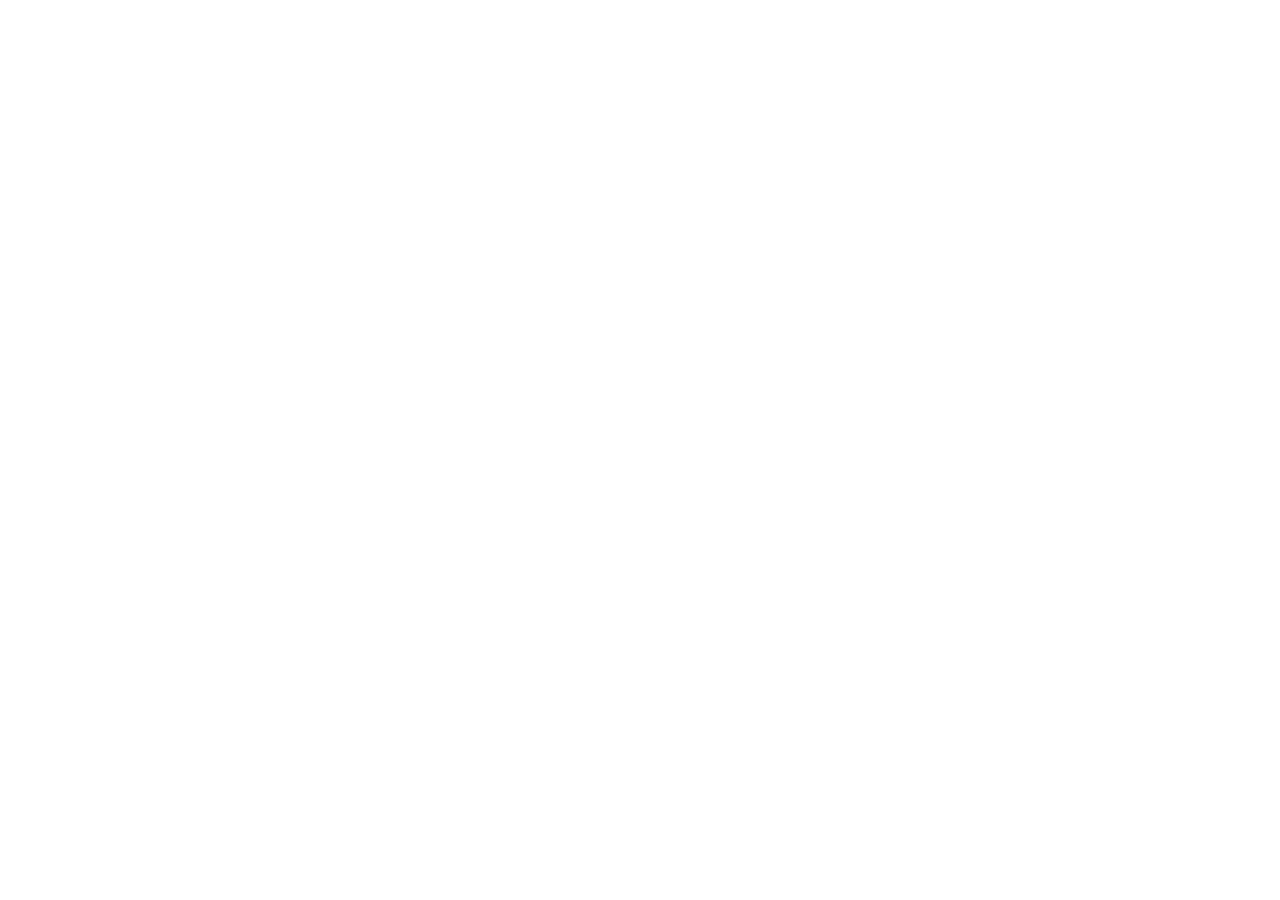
==== index.html @ d928175f "init html ex" ====
<!DOCTYPE html>
<html lang='vi'>
<head>
    <meta charset='utf-8'>
    <meta name='viewport' content='width=device-width, initial-scale=1'>
    <title>Maybi CTV</title>
    <link rel='stylesheet' href='css/default.css'>    
</head>
<body>
    
</body>
</html>
---- css/default.css ----
@import url('https://fonts.googleapis.com/css2?family=Inter:wght@100;200;300;400;500;600;700&display=swap');

* {
    box-sizing: border-box;
    margin: 0;
    padding: 0;
    font-family: 'Inter', sans-serif;
}

:root {
    --red: #950505;
    --black: #000000;
    --white: #fff;
    --pink: #ea84ab;
    --pink-hover: #dd0071;
    --primary: rgb(91, 197, 242);
    --secondary: rgb(20, 30, 210);
    --dark-blue: rgb(0, 55, 122);
    --bg-blue: #b7edff;
    --black-opacity2: rgba(0, 0, 0, 0.8);
    --shadow-1: 0px 6px 34px rgba(215, 216, 222, 0.41);
    --input-border-custom: #ced4da;
}

body {
    line-height: 1.4;
    overflow-x: hidden;
    font-family: 'SourceSansPro', sans-serif;
}

html {
    scroll-behavior: smooth;
    font-size: 62.5%;
}

.border {
    border: 1px solid var(--black);
}

textarea:focus,
input:focus,
select:focus,
button:focus {
    outline: none;
}

::placeholder {
    /* Chrome, Firefox, Opera, Safari 10.1+ */
    color: #ddd1b9;
    opacity: 1;
    /* Firefox */
}

:-ms-input-placeholder {
    /* Internet Explorer 10-11 */
    color: #ddd1b9;
}

::-ms-input-placeholder {
    /* Microsoft Edge */
    color: #ddd1b9;
}

*,
*:before,
*:after {
    box-sizing: border-box;
    -moz-box-sizing: border-box;
    -webkit-box-sizing: border-box;
}

a {
    text-decoration: none;
}

a,
button {
    color: inherit;
    line-height: inherit;
    text-decoration: none;
    cursor: pointer;
}

p {
    margin-top: 0;
    margin-bottom: 1rem;
}

img {
    -ms-interpolation-mode: bicubic;
    border: 0;
    vertical-align: middle;
    max-width: 100%;
    height: auto;
}

h1,
h2,
h3,
h4,
h5,
h6 {
    margin-top: 0px;
    line-height: 1.2;
}


ul {
    list-style: outside none none;
    margin: 0;
    padding: 0;
}

p:last-child {
    margin-bottom: 0;
}

/*--------------------------------------------------------------default--*/
.container {
    margin: 0 auto;
    width: 100%;
    position: relative;
}


/* Container */

@media (min-width: 576px) {
    .container,
    .container-sm {
        padding-left: 10px;
        padding-right: 10px;
        max-width: 90% !important;
    }   
}

@media (min-width: 768px) {
    .container {
        padding: 0;
        max-width: 720px !important;
    }
}

@media (min-width: 992px) {

    .container,
    .container-lg,
    .container-md,
    .container-sm {
        padding: 0;
        max-width: 879px !important;
    }
}

@media (min-width: 1199px) {
    .container,
    .container-lg,
    .container-md,
    .container-sm,
    .container-xl {
        padding: 0;
        max-width: 1100px !important;
    }
}

@media (min-width: 1400px) {
    .container,
    .container-lg,
    .container-md,
    .container-sm,
    .container-xl {
        padding: 0;
        max-width: 1290px !important;
    }
}

@media (min-width: 1600px) {
    .container,
    .container-lg,
    .container-md,
    .container-sm,
    .container-xl {
        padding: 0;
        max-width: 1290px !important;
    }
}

.grid-2{
    display: grid;
    grid-template-columns: 1fr 1fr;
    flex-wrap: wrap;
}

.d-flex{
    display: flex;
}

.xs-block{
    display: none!important;
}
@media (max-width: 575px){
    .xs-block{
        display: block;
    }
}

.gap-1{
    gap:1em;
}
.gap-2{
    gap:2em;
}


.row {
    --bs-gutter-x: 1.5rem;
    --bs-gutter-y: 0;
    display: flex;
    flex-wrap: wrap;
    margin-top: calc(var(--bs-gutter-y) * -1);
    margin-right: calc(var(--bs-gutter-x) * -.5);
    margin-left: calc(var(--bs-gutter-x) * -.5)
}

.row>* {
    flex-shrink: 0;
    width: 100%;
    max-width: 100%;
    padding-right: calc(var(--bs-gutter-x) * .5);
    padding-left: calc(var(--bs-gutter-x) * .5);
    margin-top: var(--bs-gutter-y)
}

.col {
    flex: 1 0 0%
}

.row-cols-auto>* {
    flex: 0 0 auto;
    width: auto
}

.row-cols-1>* {
    flex: 0 0 auto;
    width: 100%
}

.row-cols-2>* {
    flex: 0 0 auto;
    width: 50%
}

.row-cols-3>* {
    flex: 0 0 auto;
    width: 33.3333333333%
}

.row-cols-4>* {
    flex: 0 0 auto;
    width: 25%
}

.row-cols-5>* {
    flex: 0 0 auto;
    width: 20%
}

.row-cols-6>* {
    flex: 0 0 auto;
    width: 16.6666666667%
}

@media (min-width: 576px) {
    .col-sm {
        flex:1 0 0%
    }

    .row-cols-sm-auto>* {
        flex: 0 0 auto;
        width: auto
    }

    .row-cols-sm-1>* {
        flex: 0 0 auto;
        width: 100%
    }

    .row-cols-sm-2>* {
        flex: 0 0 auto;
        width: 50%
    }

    .row-cols-sm-3>* {
        flex: 0 0 auto;
        width: 33.3333333333%
    }

    .row-cols-sm-4>* {
        flex: 0 0 auto;
        width: 25%
    }

    .row-cols-sm-5>* {
        flex: 0 0 auto;
        width: 20%
    }

    .row-cols-sm-6>* {
        flex: 0 0 auto;
        width: 16.6666666667%
    }
}

@media (min-width: 768px) {
    .col-md {
        flex:1 0 0%
    }

    .row-cols-md-auto>* {
        flex: 0 0 auto;
        width: auto
    }

    .row-cols-md-1>* {
        flex: 0 0 auto;
        width: 100%
    }

    .row-cols-md-2>* {
        flex: 0 0 auto;
        width: 50%
    }

    .row-cols-md-3>* {
        flex: 0 0 auto;
        width: 33.3333333333%
    }

    .row-cols-md-4>* {
        flex: 0 0 auto;
        width: 25%
    }

    .row-cols-md-5>* {
        flex: 0 0 auto;
        width: 20%
    }

    .row-cols-md-6>* {
        flex: 0 0 auto;
        width: 16.6666666667%
    }
}

@media (min-width: 992px) {
    .col-lg {
        flex:1 0 0%
    }

    .row-cols-lg-auto>* {
        flex: 0 0 auto;
        width: auto
    }

    .row-cols-lg-1>* {
        flex: 0 0 auto;
        width: 100%
    }

    .row-cols-lg-2>* {
        flex: 0 0 auto;
        width: 50%
    }

    .row-cols-lg-3>* {
        flex: 0 0 auto;
        width: 33.3333333333%
    }

    .row-cols-lg-4>* {
        flex: 0 0 auto;
        width: 25%
    }

    .row-cols-lg-5>* {
        flex: 0 0 auto;
        width: 20%
    }

    .row-cols-lg-6>* {
        flex: 0 0 auto;
        width: 16.6666666667%
    }
}

@media (min-width: 1200px) {
    .col-xl {
        flex:1 0 0%
    }

    .row-cols-xl-auto>* {
        flex: 0 0 auto;
        width: auto
    }

    .row-cols-xl-1>* {
        flex: 0 0 auto;
        width: 100%
    }

    .row-cols-xl-2>* {
        flex: 0 0 auto;
        width: 50%
    }

    .row-cols-xl-3>* {
        flex: 0 0 auto;
        width: 33.3333333333%
    }

    .row-cols-xl-4>* {
        flex: 0 0 auto;
        width: 25%
    }

    .row-cols-xl-5>* {
        flex: 0 0 auto;
        width: 20%
    }

    .row-cols-xl-6>* {
        flex: 0 0 auto;
        width: 16.6666666667%
    }
}

@media (min-width: 1400px) {
    .col-xxl {
        flex:1 0 0%
    }

    .row-cols-xxl-auto>* {
        flex: 0 0 auto;
        width: auto
    }

    .row-cols-xxl-1>* {
        flex: 0 0 auto;
        width: 100%
    }

    .row-cols-xxl-2>* {
        flex: 0 0 auto;
        width: 50%
    }

    .row-cols-xxl-3>* {
        flex: 0 0 auto;
        width: 33.3333333333%
    }

    .row-cols-xxl-4>* {
        flex: 0 0 auto;
        width: 25%
    }

    .row-cols-xxl-5>* {
        flex: 0 0 auto;
        width: 20%
    }

    .row-cols-xxl-6>* {
        flex: 0 0 auto;
        width: 16.6666666667%
    }
}

.col-auto {
    flex: 0 0 auto;
    width: auto
}

.col-1 {
    flex: 0 0 auto;
    width: 8.33333333%
}

.col-2 {
    flex: 0 0 auto;
    width: 16.66666667%
}

.col-3 {
    flex: 0 0 auto;
    width: 25%
}

.col-4 {
    flex: 0 0 auto;
    width: 33.33333333%
}

.col-5 {
    flex: 0 0 auto;
    width: 41.66666667%
}

.col-6 {
    flex: 0 0 auto;
    width: 50%
}

.col-7 {
    flex: 0 0 auto;
    width: 58.33333333%
}

.col-8 {
    flex: 0 0 auto;
    width: 66.66666667%
}

.col-9 {
    flex: 0 0 auto;
    width: 75%
}

.col-10 {
    flex: 0 0 auto;
    width: 83.33333333%
}

.col-11 {
    flex: 0 0 auto;
    width: 91.66666667%
}

.col-12 {
    flex: 0 0 auto;
    width: 100%
}

.offset-1 {
    margin-left: 8.33333333%
}

.offset-2 {
    margin-left: 16.66666667%
}

.offset-3 {
    margin-left: 25%
}

.offset-4 {
    margin-left: 33.33333333%
}

.offset-5 {
    margin-left: 41.66666667%
}

.offset-6 {
    margin-left: 50%
}

.offset-7 {
    margin-left: 58.33333333%
}

.offset-8 {
    margin-left: 66.66666667%
}

.offset-9 {
    margin-left: 75%
}

.offset-10 {
    margin-left: 83.33333333%
}

.offset-11 {
    margin-left: 91.66666667%
}
@media (min-width: 576px) {
    .col-sm-auto {
        flex:0 0 auto;
        width: auto
    }

    .col-sm-1 {
        flex: 0 0 auto;
        width: 8.33333333%
    }

    .col-sm-2 {
        flex: 0 0 auto;
        width: 16.66666667%
    }

    .col-sm-3 {
        flex: 0 0 auto;
        width: 25%
    }

    .col-sm-4 {
        flex: 0 0 auto;
        width: 33.33333333%
    }

    .col-sm-5 {
        flex: 0 0 auto;
        width: 41.66666667%
    }

    .col-sm-6 {
        flex: 0 0 auto;
        width: 50%
    }

    .col-sm-7 {
        flex: 0 0 auto;
        width: 58.33333333%
    }

    .col-sm-8 {
        flex: 0 0 auto;
        width: 66.66666667%
    }

    .col-sm-9 {
        flex: 0 0 auto;
        width: 75%
    }

    .col-sm-10 {
        flex: 0 0 auto;
        width: 83.33333333%
    }

    .col-sm-11 {
        flex: 0 0 auto;
        width: 91.66666667%
    }

    .col-sm-12 {
        flex: 0 0 auto;
        width: 100%
    }

    .offset-sm-0 {
        margin-left: 0
    }

    .offset-sm-1 {
        margin-left: 8.33333333%
    }

    .offset-sm-2 {
        margin-left: 16.66666667%
    }

    .offset-sm-3 {
        margin-left: 25%
    }

    .offset-sm-4 {
        margin-left: 33.33333333%
    }

    .offset-sm-5 {
        margin-left: 41.66666667%
    }

    .offset-sm-6 {
        margin-left: 50%
    }

    .offset-sm-7 {
        margin-left: 58.33333333%
    }

    .offset-sm-8 {
        margin-left: 66.66666667%
    }

    .offset-sm-9 {
        margin-left: 75%
    }

    .offset-sm-10 {
        margin-left: 83.33333333%
    }

    .offset-sm-11 {
        margin-left: 91.66666667%
    }
}

@media (min-width: 768px) {
    .col-md-auto {
        flex:0 0 auto;
        width: auto
    }

    .col-md-1 {
        flex: 0 0 auto;
        width: 8.33333333%
    }

    .col-md-2 {
        flex: 0 0 auto;
        width: 16.66666667%
    }

    .col-md-3 {
        flex: 0 0 auto;
        width: 25%
    }

    .col-md-4 {
        flex: 0 0 auto;
        width: 33.33333333%
    }

    .col-md-5 {
        flex: 0 0 auto;
        width: 41.66666667%
    }

    .col-md-6 {
        flex: 0 0 auto;
        width: 50%
    }

    .col-md-7 {
        flex: 0 0 auto;
        width: 58.33333333%
    }

    .col-md-8 {
        flex: 0 0 auto;
        width: 66.66666667%
    }

    .col-md-9 {
        flex: 0 0 auto;
        width: 75%
    }

    .col-md-10 {
        flex: 0 0 auto;
        width: 83.33333333%
    }

    .col-md-11 {
        flex: 0 0 auto;
        width: 91.66666667%
    }

    .col-md-12 {
        flex: 0 0 auto;
        width: 100%
    }

    .offset-md-0 {
        margin-left: 0
    }

    .offset-md-1 {
        margin-left: 8.33333333%
    }

    .offset-md-2 {
        margin-left: 16.66666667%
    }

    .offset-md-3 {
        margin-left: 25%
    }

    .offset-md-4 {
        margin-left: 33.33333333%
    }

    .offset-md-5 {
        margin-left: 41.66666667%
    }

    .offset-md-6 {
        margin-left: 50%
    }

    .offset-md-7 {
        margin-left: 58.33333333%
    }

    .offset-md-8 {
        margin-left: 66.66666667%
    }

    .offset-md-9 {
        margin-left: 75%
    }

    .offset-md-10 {
        margin-left: 83.33333333%
    }

    .offset-md-11 {
        margin-left: 91.66666667%
    }
}
@media (min-width: 992px) {
    .col-lg-auto {
        flex:0 0 auto;
        width: auto
    }

    .col-lg-1 {
        flex: 0 0 auto;
        width: 8.33333333%
    }

    .col-lg-2 {
        flex: 0 0 auto;
        width: 16.66666667%
    }

    .col-lg-3 {
        flex: 0 0 auto;
        width: 25%
    }

    .col-lg-4 {
        flex: 0 0 auto;
        width: 33.33333333%
    }

    .col-lg-5 {
        flex: 0 0 auto;
        width: 41.66666667%
    }

    .col-lg-6 {
        flex: 0 0 auto;
        width: 50%
    }

    .col-lg-7 {
        flex: 0 0 auto;
        width: 58.33333333%
    }

    .col-lg-8 {
        flex: 0 0 auto;
        width: 66.66666667%
    }

    .col-lg-9 {
        flex: 0 0 auto;
        width: 75%
    }

    .col-lg-10 {
        flex: 0 0 auto;
        width: 83.33333333%
    }

    .col-lg-11 {
        flex: 0 0 auto;
        width: 91.66666667%
    }

    .col-lg-12 {
        flex: 0 0 auto;
        width: 100%
    }

    .offset-lg-0 {
        margin-left: 0
    }

    .offset-lg-1 {
        margin-left: 8.33333333%
    }

    .offset-lg-2 {
        margin-left: 16.66666667%
    }

    .offset-lg-3 {
        margin-left: 25%
    }

    .offset-lg-4 {
        margin-left: 33.33333333%
    }

    .offset-lg-5 {
        margin-left: 41.66666667%
    }

    .offset-lg-6 {
        margin-left: 50%
    }

    .offset-lg-7 {
        margin-left: 58.33333333%
    }

    .offset-lg-8 {
        margin-left: 66.66666667%
    }

    .offset-lg-9 {
        margin-left: 75%
    }

    .offset-lg-10 {
        margin-left: 83.33333333%
    }

    .offset-lg-11 {
        margin-left: 91.66666667%
    }
}

@media (min-width: 1200px) {
    .col-xl-auto {
        flex:0 0 auto;
        width: auto
    }

    .col-xl-1 {
        flex: 0 0 auto;
        width: 8.33333333%
    }

    .col-xl-2 {
        flex: 0 0 auto;
        width: 16.66666667%
    }

    .col-xl-3 {
        flex: 0 0 auto;
        width: 25%
    }

    .col-xl-4 {
        flex: 0 0 auto;
        width: 33.33333333%
    }

    .col-xl-5 {
        flex: 0 0 auto;
        width: 41.66666667%
    }

    .col-xl-6 {
        flex: 0 0 auto;
        width: 50%
    }

    .col-xl-7 {
        flex: 0 0 auto;
        width: 58.33333333%
    }

    .col-xl-8 {
        flex: 0 0 auto;
        width: 66.66666667%
    }

    .col-xl-9 {
        flex: 0 0 auto;
        width: 75%
    }

    .col-xl-10 {
        flex: 0 0 auto;
        width: 83.33333333%
    }

    .col-xl-11 {
        flex: 0 0 auto;
        width: 91.66666667%
    }

    .col-xl-12 {
        flex: 0 0 auto;
        width: 100%
    }

    .offset-xl-0 {
        margin-left: 0
    }

    .offset-xl-1 {
        margin-left: 8.33333333%
    }

    .offset-xl-2 {
        margin-left: 16.66666667%
    }

    .offset-xl-3 {
        margin-left: 25%
    }

    .offset-xl-4 {
        margin-left: 33.33333333%
    }

    .offset-xl-5 {
        margin-left: 41.66666667%
    }

    .offset-xl-6 {
        margin-left: 50%
    }

    .offset-xl-7 {
        margin-left: 58.33333333%
    }

    .offset-xl-8 {
        margin-left: 66.66666667%
    }

    .offset-xl-9 {
        margin-left: 75%
    }

    .offset-xl-10 {
        margin-left: 83.33333333%
    }

    .offset-xl-11 {
        margin-left: 91.66666667%
    }
}

@media (min-width: 1400px) {
    .col-xxl-auto {
        flex:0 0 auto;
        width: auto
    }

    .col-xxl-1 {
        flex: 0 0 auto;
        width: 8.33333333%
    }

    .col-xxl-2 {
        flex: 0 0 auto;
        width: 16.66666667%
    }

    .col-xxl-3 {
        flex: 0 0 auto;
        width: 25%
    }

    .col-xxl-4 {
        flex: 0 0 auto;
        width: 33.33333333%
    }

    .col-xxl-5 {
        flex: 0 0 auto;
        width: 41.66666667%
    }

    .col-xxl-6 {
        flex: 0 0 auto;
        width: 50%
    }

    .col-xxl-7 {
        flex: 0 0 auto;
        width: 58.33333333%
    }

    .col-xxl-8 {
        flex: 0 0 auto;
        width: 66.66666667%
    }

    .col-xxl-9 {
        flex: 0 0 auto;
        width: 75%
    }

    .col-xxl-10 {
        flex: 0 0 auto;
        width: 83.33333333%
    }

    .col-xxl-11 {
        flex: 0 0 auto;
        width: 91.66666667%
    }

    .col-xxl-12 {
        flex: 0 0 auto;
        width: 100%
    }

    .offset-xxl-0 {
        margin-left: 0
    }

    .offset-xxl-1 {
        margin-left: 8.33333333%
    }

    .offset-xxl-2 {
        margin-left: 16.66666667%
    }

    .offset-xxl-3 {
        margin-left: 25%
    }

    .offset-xxl-4 {
        margin-left: 33.33333333%
    }

    .offset-xxl-5 {
        margin-left: 41.66666667%
    }

    .offset-xxl-6 {
        margin-left: 50%
    }

    .offset-xxl-7 {
        margin-left: 58.33333333%
    }

    .offset-xxl-8 {
        margin-left: 66.66666667%
    }

    .offset-xxl-9 {
        margin-left: 75%
    }

    .offset-xxl-10 {
        margin-left: 83.33333333%
    }

    .offset-xxl-11 {
        margin-left: 91.66666667%
    }

  
}

.py-3{
    padding:3rem 0px;
}

.pt-3{
    padding-top: 3rem;
}

.mb-3{
    margin-bottom: 3rem;
}

.mb-4{
    margin-bottom: 4rem;
}

.mb-5{
    margin-bottom: 5rem;
}

.g-3,.gx-3 {
    --bs-gutter-x: 1rem
}

.g-3,.gy-3 {
    --bs-gutter-y: 1rem
}

.g-4,.gx-4 {
    --bs-gutter-x: 1rem
}

.g-4,.gy-4 {
    --bs-gutter-y: 1rem
}

label{
    display: inline-block;
}

.form-label{
    margin-bottom: 0.5rem;
}

.form-control{
    display: block;
    width: 100%;
    padding: .5rem .9rem;
    line-height: 1.5;
    font-size: 1.3rem;
    -webkit-appearance: none;
    -moz-appearance: none;
    appearance: none;
    color: var(--black);
    background-color: var(--white);
    border: 1px solid var(--input-border-custom);
    border-radius: 4px;
    -webkit-transition: border-color .15s ease-in-out,-webkit-box-shadow .15s ease-in-out;
    transition: border-color .15s ease-in-out,-webkit-box-shadow .15s ease-in-out;
    transition: border-color .15s ease-in-out,box-shadow .15s ease-in-out;
    transition: border-color .15s ease-in-out,box-shadow .15s ease-in-out,-webkit-box-shadow .15s ease-in-out
}

.form-select{
    --form-select-bg-img: url("data:image/svg+xml,%3csvg xmlns='http://www.w3.org/2000/svg' viewBox='0 0 16 16'%3e%3cpath fill='none' stroke='%23343a40' stroke-linecap='round' stroke-linejoin='round' stroke-width='2' d='M2 5l6 6 6-6'/%3e%3c/svg%3e");
    display: block;
    width: 100%;
    padding: .5rem 2.7rem .5rem .9rem;  
    line-height: 1.5;
    -webkit-appearance: none;
    -moz-appearance: none;
    appearance: none;
    background-color: var(--white);
    background-image: var(--form-select-bg-img),var(--form-select-bg-icon,none);
    background-repeat: no-repeat;
    background-position: right .9rem center;
    background-size: 16px 12px;
    border: 1px solid var(--input-border-custom);
    border-radius: 4px;
    -webkit-transition: border-color .15s ease-in-out,-webkit-box-shadow .15s ease-in-out;
    transition: border-color .15s ease-in-out,-webkit-box-shadow .15s ease-in-out;
    transition: border-color .15s ease-in-out,box-shadow .15s ease-in-out;
    transition: border-color .15s ease-in-out,box-shadow .15s ease-in-out,-webkit-box-shadow .15s ease-in-out
}

.news__col__2{
    display: grid;
    grid-template-columns: 1fr 1fr;
    gap: 1.5rem;
}

@-webkit-keyframes hvr-icon-pulse-shrink {
    to {
      -webkit-transform: scale(0.8);
      transform: scale(0.8);
    }
}
@keyframes hvr-icon-pulse-shrink {
    to {
      -webkit-transform: scale(0.8);
      transform: scale(0.8);
    }
}
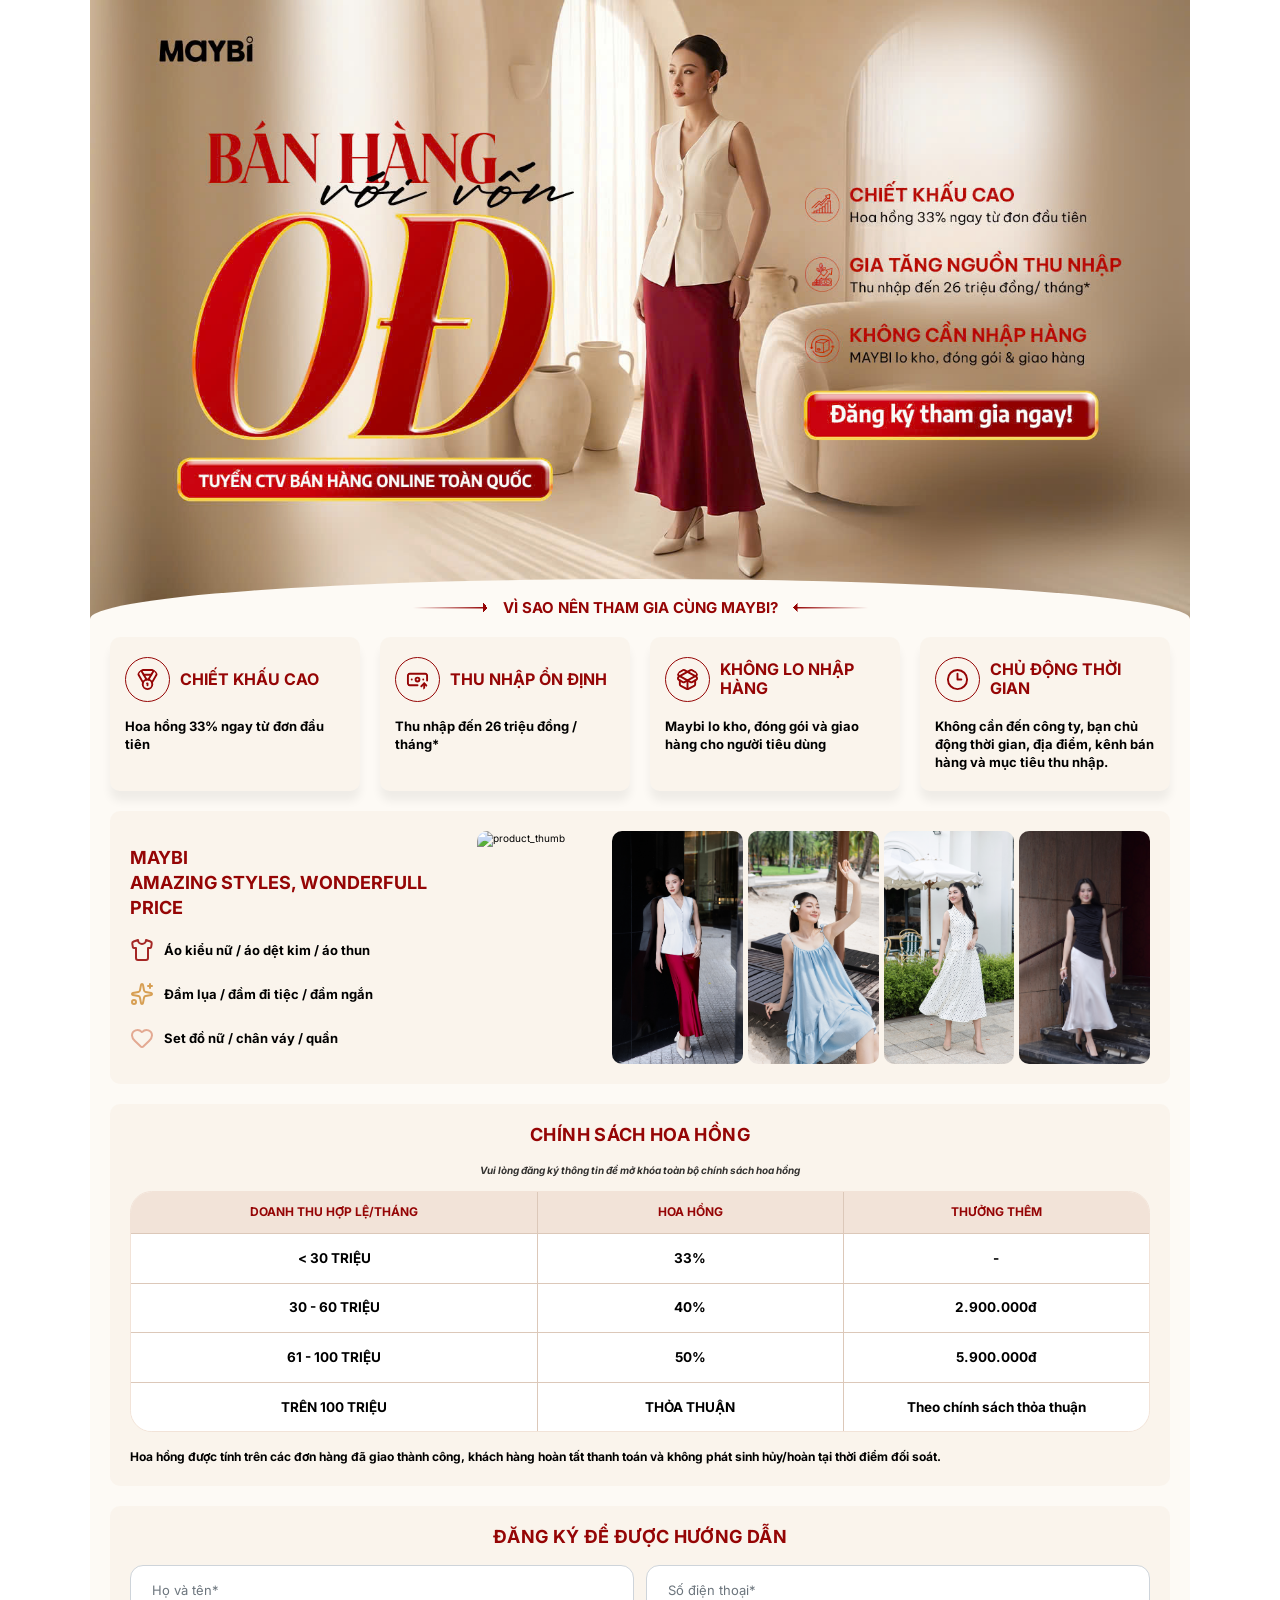
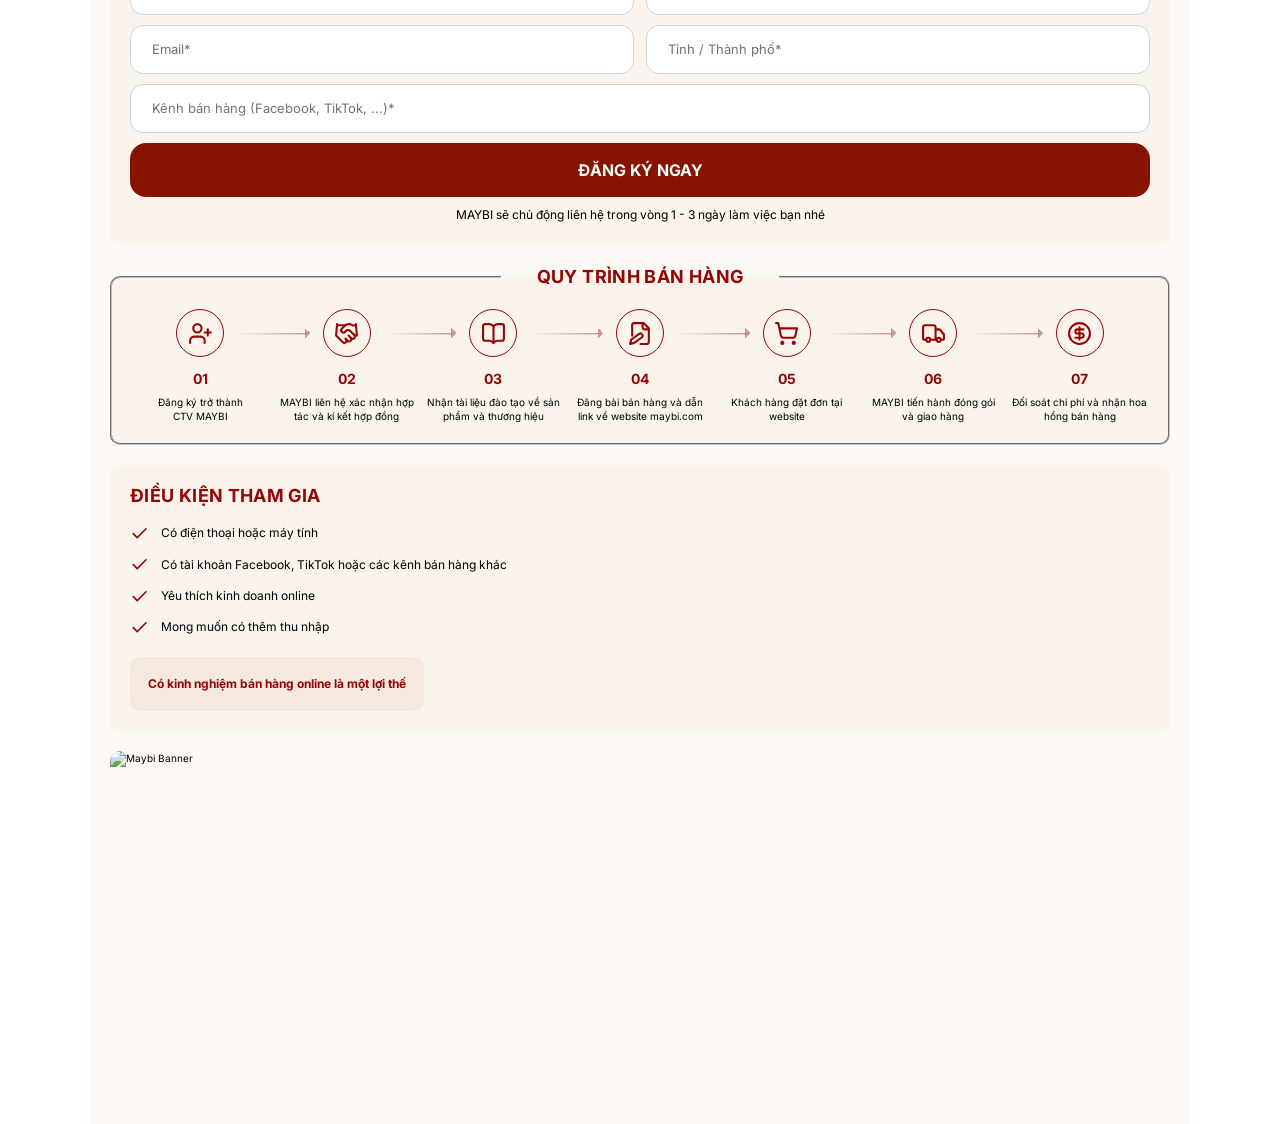
==== commit a2df8cac: "feat man resposive" ====
--- a/index.html
+++ b/index.html
@@ -1,12 +1,429 @@
 <!DOCTYPE html>
 <html lang='vi'>
+
 <head>
     <meta charset='utf-8'>
     <meta name='viewport' content='width=device-width, initial-scale=1'>
     <title>Maybi CTV</title>
-    <link rel='stylesheet' href='css/default.css'>    
+    <link rel='stylesheet' href='css/default.css'>
+    <link rel='stylesheet' href='css/style.css'>
+    <link rel='stylesheet' href='css/responsive.css'>
 </head>
+
 <body>
-    
+    <section>
+        <div class="container">
+            <a href="https://maybi.com/collections/all">
+                <img src="./public/images/anhbia_16x9.jpg" alt="thumb_banner">
+            </a>
+            <div class="content">
+                <h1 class="content_title">VÌ SAO NÊN THAM GIA CÙNG MAYBI?</h1>
+                <div class="benefits">
+                    <div class="benefits_list">
+                        <!-- 1st item -->
+                        <div class="benefits_item">
+                            <div class="benefits_item-hd">
+                                <svg class="benefits_icon">
+                                    <use href="#icon-medal"></use>
+                                </svg>
+                                <h3 class="benefits_item-ttl">CHIẾT KHẤU CAO</h3>
+                            </div>
+                            <div class="benefits_item-bd ">
+                                <span class="benefits_item-desc">Hoa hồng 33% ngay từ đơn đầu tiên</span>
+                            </div>
+                        </div>
+                        <!-- 2nd item -->
+                        <div class="benefits_item">
+                            <div class="benefits_item-hd">
+                                <svg class="benefits_icon">
+                                    <use href="#icon-money"></use>
+                                </svg>
+                                <h3 class="benefits_item-ttl">THU NHẬP ỔN ĐỊNH</h3>
+                            </div>
+                            <div class="benefits_item-bd ">
+                                <span class="benefits_item-desc">Thu nhập đến 26 triệu đồng / tháng*</span>
+                            </div>
+                        </div>
+                        <!-- 3rd item -->
+                        <div class="benefits_item">
+                            <div class="benefits_item-hd">
+                                <svg class="benefits_icon">
+                                    <use href="#icon-box"></use>
+                                </svg>
+                                <h3 class="benefits_item-ttl">KHÔNG LO NHẬP HÀNG</h3>
+                            </div>
+                            <div class="benefits_item-bd ">
+                                <span class="benefits_item-desc">Maybi lo kho, đóng gói và giao hàng cho người tiêu
+                                    dùng</span>
+                            </div>
+                        </div>
+                        <!-- 4th item -->
+                        <div class="benefits_item">
+                            <div class="benefits_item-hd">
+                                <svg class="benefits_icon">
+                                    <use href="#icon-clock"></use>
+                                </svg>
+                                <h3 class="benefits_item-ttl">CHỦ ĐỘNG THỜI GIAN</h3>
+                            </div>
+                            <div class="benefits_item-bd ">
+                                <span class="benefits_item-desc">Không cần đến công ty, bạn chủ động thời gian, địa
+                                    điểm,
+                                    kênh bán hàng và mục tiêu thu nhập.</span>
+                            </div>
+                        </div>
+                    </div>
+                </div>
+                <div class="categories maybi-card">
+                    <div class="categories_info ">
+                        <h2 class="categories_title">MAYBI<br>AMAZING STYLES, WONDERFULL PRICE</h2>
+                        <ul class="categories_list">
+                            <li class="categories_item">
+                                <div class="categories_card">
+                                    <svg class="categories_icon" viewBox="0 0 24 24" style="color: #a42624;">
+                                        <use href="#icon-shirt"></use>
+                                    </svg>
+                                    <span class="categories_name">Áo kiểu nữ / áo dệt kim / áo thun</span>
+                                </div>
+                            </li>
+                            <li class="categories_item">
+                                <div class="categories_card">
+                                    <svg class="categories_icon" viewBox="0 0 24 24" style="color: #d79f53;">
+                                        <use href="#icon-sparkles"></use>
+                                    </svg>
+                                    <span class="categories_name">Đầm lụa / đầm đi tiệc / đầm ngắn</span>
+                                </div>
+                            </li>
+                            <li class="categories_item">
+                                <div class="categories_card">
+                                    <svg class="categories_icon" viewBox="0 0 24 24" style="color: #e3a992;">
+                                        <use href="#icon-heart"></use>
+                                    </svg>
+                                    <span class="categories_name">Set đồ nữ / chân váy / quần
+                                    </span>
+                                </div>
+                            </li>
+                        </ul>
+                    </div>
+                    <div class="categories_gallery ">
+                        <img class="categories_thumb " src="./public/images/product_anh1.jpg" alt="product_thumb">
+                        <img class="categories_thumb " src="./public/images/product_anh2.jpg" alt="product_thumb">
+                        <img class="categories_thumb " src="./public/images/product_anh3.jpg" alt="product_thumb">
+                        <img class="categories_thumb " src="./public/images/product_anh4.jpg" alt="product_thumb">
+                        <img class="categories_thumb " src="./public/images/product_anh5.jpg" alt="product_thumb">
+                    </div>
+                </div>
+                <div class="commission_policy maybi-card">
+                    <div class="commission_policy-header">
+                        <h2 class="section-title">CHÍNH SÁCH HOA HỒNG</h2>
+                        <p>Vui lòng đăng ký thông tin để mở khóa toàn bộ chính sách hoa hồng</p>
+                    </div>
+
+                    <div style="overflow-x: auto; width: 100%;">
+                        <table class="commission_policy-table">
+                            <thead class="commission_policy-table-head">
+                                <tr>
+                                    <th>DOANH THU HỢP LỆ/THÁNG</th>
+                                    <th>HOA HỒNG</th>
+                                    <th>THƯỞNG THÊM</th>
+                                </tr>
+                            </thead>
+                            <tbody>
+                                <tr class="commission_policy-row">
+                                    <td class="commission_policy-cell">&lt; 30 TRIỆU</td>
+                                    <td class="commission_policy-cell">33%</td>
+                                    <td class="commission_policy-cell">-</td>
+                                </tr>
+                                <tr class="commission_policy-row">
+                                    <td class="commission_policy-cell">30 - 60 TRIỆU</td>
+                                    <td class="commission_policy-cell">40%</td>
+                                    <td class="commission_policy-cell">2.900.000đ</td>
+                                </tr>
+                                <tr class="commission_policy-row">
+                                    <td class="commission_policy-cell">61 - 100 TRIỆU</td>
+                                    <td class="commission_policy-cell">50%</td>
+                                    <td class="commission_policy-cell">5.900.000đ</td>
+                                </tr>
+                                <tr class="commission_policy-row">
+                                    <td class="commission_policy-cell">TRÊN 100 TRIỆU</td>
+                                    <td class="commission_policy-cell">THỎA THUẬN</td>
+                                    <td class="commission_policy-cell">Theo chính sách thỏa thuận</td>
+                                </tr>
+                            </tbody>
+                        </table>
+                    </div>
+                    <p class="commission_policy-footnote">
+                        Hoa hồng được tính trên các đơn hàng đã giao thành công, khách hàng hoàn tất thanh toán và
+                        không
+                        phát
+                        sinh hủy/hoàn tại thời điểm đối soát.
+                    </p>
+                </div>
+                <div class="member_registration maybi-card">
+                    <h2 class="section-title">ĐĂNG KÝ ĐỂ ĐƯỢC HƯỚNG DẪN</h2>
+                    <form class="member_registration-form" id="maybi-registration-form">
+                        <div class="form-row">
+                            <input type="text" name="ho_ten" placeholder="Họ và tên*" class="form-input" required>
+                            <input type="tel" name="so_dien_thoai" placeholder="Số điện thoại*" class="form-input"
+                                required>
+                        </div>
+                        <div class="form-row">
+                            <input type="email" name="email" placeholder="Email*" class="form-input" required>
+                            <input type="text" name="tinh_thanh" placeholder="Tỉnh / Thành phố*" class="form-input"
+                                required>
+                        </div>
+                        <div class="form-row">
+                            <input type="text" name="kenh_ban_hang" placeholder="Kênh bán hàng (Facebook, TikTok, ...)*"
+                                class="form-input" required>
+                        </div>
+                        <button type="submit" class="member_registration-submit" id="submit-btn">ĐĂNG KÝ
+                            NGAY</button>
+                    </form>
+                    <p class="member_registration-note">MAYBI sẽ chủ động liên hệ trong vòng 1 - 3 ngày làm việc bạn
+                        nhé
+                    </p>
+                </div>
+                <fieldset class="sales_process maybi-card">
+                    <legend class="section-title sales_process-title">QUY TRÌNH BÁN HÀNG</legend>
+                    <div class="process-steps">
+                        <!-- Step 1 -->
+                        <div class="process-step">
+                            <div class="step-icon"><svg>
+                                    <use href="#icon-user-plus"></use>
+                                </svg></div>
+                            <div class="step-number">01</div>
+                            <div class="step-text">Đăng ký trở thành<br>CTV MAYBI</div>
+                        </div>
+                        <!-- Step 2 -->
+                        <div class="process-step">
+                            <div class="step-icon"><svg>
+                                    <use href="#icon-handshake"></use>
+                                </svg></div>
+                            <div class="step-number">02</div>
+                            <div class="step-text">MAYBI liên hệ xác nhận hợp tác và kí kết hợp đồng</div>
+                        </div>
+                        <!-- Step 3 -->
+                        <div class="process-step">
+                            <div class="step-icon"><svg>
+                                    <use href="#icon-book-open"></use>
+                                </svg></div>
+                            <div class="step-number">03</div>
+                            <div class="step-text">Nhận tài liệu đào tạo về sản phẩm và thương hiệu</div>
+                        </div>
+                        <!-- Step 4 -->
+                        <div class="process-step">
+                            <div class="step-icon"><svg>
+                                    <use href="#icon-edit"></use>
+                                </svg></div>
+                            <div class="step-number">04</div>
+                            <div class="step-text">Đăng bài bán hàng và dẫn link về website maybi.com</div>
+                        </div>
+                        <!-- Step 5 -->
+                        <div class="process-step">
+                            <div class="step-icon"><svg>
+                                    <use href="#icon-shopping-cart"></use>
+                                </svg></div>
+                            <div class="step-number">05</div>
+                            <div class="step-text">Khách hàng đặt đơn tại website</div>
+                        </div>
+                        <!-- Step 6 -->
+                        <div class="process-step">
+                            <div class="step-icon"><svg>
+                                    <use href="#icon-truck"></use>
+                                </svg></div>
+                            <div class="step-number">06</div>
+                            <div class="step-text">MAYBI tiến hành đóng gói và giao hàng</div>
+                        </div>
+                        <!-- Step 7 -->
+                        <div class="process-step">
+                            <div class="step-icon"><svg>
+                                    <use href="#icon-circle-dollar-sign"></use>
+                                </svg></div>
+                            <div class="step-number">07</div>
+                            <div class="step-text">Đối soát chi phí và nhận hoa hồng bán hàng</div>
+                        </div>
+                    </div>
+                </fieldset>
+                <div class="conditions-card maybi-card">
+                    <div class="conditions-layout">
+                        <div class="conditions-content">
+                            <h2 class="section-title">ĐIỀU KIỆN THAM GIA</h2>
+                            <ul class="conditions-list">
+                                <li>
+                                    <svg>
+                                        <use href="#icon-check"></use>
+                                    </svg>
+                                    <span>Có điện thoại hoặc máy tính</span>
+                                </li>
+                                <li>
+                                    <svg>
+                                        <use href="#icon-check"></use>
+                                    </svg>
+                                    <span>Có tài khoản Facebook, TikTok hoặc các kênh bán hàng khác</span>
+                                </li>
+                                <li>
+                                    <svg>
+                                        <use href="#icon-check"></use>
+                                    </svg>
+                                    <span>Yêu thích kinh doanh online</span>
+                                </li>
+                                <li>
+                                    <svg>
+                                        <use href="#icon-check"></use>
+                                    </svg>
+                                    <span>Mong muốn có thêm thu nhập</span>
+                                </li>
+                            </ul>
+                            <div class="conditions-highlight">
+                                Có kinh nghiệm bán hàng online là một lợi thế
+                            </div>
+                        </div>
+                    </div>
+                </div>
+                <div class="conditions-footer">
+                    <a href="https://maybi.com/collections/all">
+                        <img src="https://theme.hstatic.net/1000341902/1001140246/14/slider_5.jpg?v=2745"
+                            alt="Maybi Banner"
+                            style="width: 100%; height: 100%; aspect-ratio: 3 / 1; object-fit: cover; display: block; border-radius: 1rem;">
+                    </a>
+                </div>
+            </div>
+
+        </div>
+    </section>
+
+
+    <!-- =========================================== SVG ===========================================-->
+    <svg style="display: none;" xmlns="http://www.w3.org/2000/svg">
+        <!-- shirt -->
+        <symbol id="icon-shirt" viewBox="0 0 24 24" fill="none" stroke="currentColor" stroke-width="2"
+            stroke-linecap="round" stroke-linejoin="round">
+            <path
+                d="M20.38 3.46L16 2a4 4 0 0 1-8 0L3.62 3.46a2 2 0 0 0-1.34 2.23l.58 3.47a1 1 0 0 0 .99.84H6v10c0 1.1.9 2 2 2h8a2 2 0 0 0 2-2V10h2.15a1 1 0 0 0 .99-.84l.58-3.47a2 2 0 0 0-1.34-2.23z" />
+        </symbol>
+        <!-- sparkles -->
+        <symbol id="icon-sparkles" viewBox="0 0 24 24" fill="none" stroke="currentColor" stroke-width="2"
+            stroke-linecap="round" stroke-linejoin="round">
+            <path
+                d="M11.017 2.814a1 1 0 0 1 1.966 0l1.051 5.558a2 2 0 0 0 1.594 1.594l5.558 1.051a1 1 0 0 1 0 1.966l-5.558 1.051a2 2 0 0 0-1.594 1.594l-1.051 5.558a1 1 0 0 1-1.966 0l-1.051-5.558a2 2 0 0 0-1.594-1.594l-5.558-1.051a1 1 0 0 1 0-1.966l5.558-1.051a2 2 0 0 0 1.594-1.594z" />
+            <path d="M20 2v4" />
+            <path d="M22 4h-4" />
+            <circle cx="4" cy="20" r="2" />
+        </symbol>
+        <!-- heart -->
+        <symbol id="icon-heart" viewBox="0 0 24 24" fill="none" stroke="currentColor" stroke-width="2"
+            stroke-linecap="round" stroke-linejoin="round">
+            <path
+                d="M2 9.5a5.5 5.5 0 0 1 9.591-3.676.56.56 0 0 0 .818 0A5.49 5.49 0 0 1 22 9.5c0 2.29-1.5 4-3 5.5l-5.492 5.313a2 2 0 0 1-3 .019L5 15c-1.5-1.5-3-3.2-3-5.5" />
+        </symbol>
+        <!-- medal -->
+        <symbol id="icon-medal" viewBox="0 0 24 24" fill="none" stroke="currentColor" stroke-width="2"
+            stroke-linecap="round" stroke-linejoin="round">
+            <path
+                d="M7.21 15 2.66 7.14a2 2 0 0 1 .13-2.2L4.4 2.8A2 2 0 0 1 6 2h12a2 2 0 0 1 1.6.8l1.6 2.14a2 2 0 0 1 .14 2.2L16.79 15" />
+            <path d="M11 12 5.12 2.2" />
+            <path d="m13 12 5.88-9.8" />
+            <path d="M8 7h8" />
+            <circle cx="12" cy="17" r="5" />
+            <path d="M12 18v-2h-.5" />
+        </symbol>
+        <!-- box -->
+        <symbol id="icon-box" viewBox="0 0 24 24" fill="none" stroke="currentColor" stroke-width="2"
+            stroke-linecap="round" stroke-linejoin="round">
+            <path d="M12 22v-9" />
+            <path
+                d="M15.17 2.21a1.67 1.67 0 0 1 1.63 0L21 4.57a1.93 1.93 0 0 1 0 3.36L8.82 14.79a1.655 1.655 0 0 1-1.64 0L3 12.43a1.93 1.93 0 0 1 0-3.36z" />
+            <path
+                d="M20 13v3.87a2.06 2.06 0 0 1-1.11 1.83l-6 3.08a1.93 1.93 0 0 1-1.78 0l-6-3.08A2.06 2.06 0 0 1 4 16.87V13" />
+            <path
+                d="M21 12.43a1.93 1.93 0 0 0 0-3.36L8.83 2.2a1.64 1.64 0 0 0-1.63 0L3 4.57a1.93 1.93 0 0 0 0 3.36l12.18 6.86a1.636 1.636 0 0 0 1.63 0z" />
+        </symbol>
+        <!-- money -->
+        <symbol id="icon-money" viewBox="0 0 24 24" fill="none" stroke="currentColor" stroke-width="2"
+            stroke-linecap="round" stroke-linejoin="round">
+            <path d="M12 18H4a2 2 0 0 1-2-2V8a2 2 0 0 1 2-2h16a2 2 0 0 1 2 2v5" />
+            <path d="M18 12h.01" />
+            <path d="M19 22v-6" />
+            <path d="m22 19-3-3-3 3" />
+            <path d="M6 12h.01" />
+            <circle cx="12" cy="12" r="2" />
+        </symbol>
+        <!-- clock -->
+        <symbol id="icon-clock" viewBox="0 0 24 24" fill="none" stroke="currentColor" stroke-width="2"
+            stroke-linecap="round" stroke-linejoin="round">
+            <circle cx="12" cy="12" r="10" />
+            <path d="M12 6v6h4" />
+        </symbol>
+
+        <!-- Check icon -->
+        <symbol id="icon-check" viewBox="0 0 24 24" fill="none" stroke="currentColor" stroke-width="2"
+            stroke-linecap="round" stroke-linejoin="round">
+            <polyline points="20 6 9 17 4 12" />
+        </symbol>
+
+        <!-- Bước 1: Đăng ký trở thành CTV MAYBI -->
+        <symbol id="icon-user-plus" viewBox="0 0 24 24" fill="none" stroke="currentColor" stroke-width="2"
+            stroke-linecap="round" stroke-linejoin="round">
+            <path d="M16 21v-2a4 4 0 0 0-4-4H6a4 4 0 0 0-4 4v2" />
+            <circle cx="9" cy="7" r="4" />
+            <line x1="19" x2="19" y1="8" y2="14" />
+            <line x1="22" x2="16" y1="11" y2="11" />
+        </symbol>
+
+        <!-- Bước 2: Kí kết hợp đồng -->
+        <symbol id="icon-handshake" viewBox="0 0 24 24" fill="none" stroke="currentColor" stroke-width="2"
+            stroke-linecap="round" stroke-linejoin="round">
+            <path d="m11 17 2 2a1 1 0 1 0 3-3" />
+            <path
+                d="m14 14 2.5 2.5a1 1 0 1 0 3-3l-3.88-3.88a3 3 0 0 0-4.24 0l-.88.88a1 1 0 1 1-3-3l2.81-2.81a5.79 5.79 0 0 1 7.06-.87l.47.28a2 2 0 0 0 1.42.25L21 4" />
+            <path d="m21 3 1 11h-2" />
+            <path d="M3 3 2 14l6.5 6.5a1 1 0 1 0 3-3" />
+            <path d="M3 4h8" />
+        </symbol>
+
+        <!-- Bước 3: Nhận tài liệu đào tạo -->
+        <symbol id="icon-book-open" viewBox="0 0 24 24" fill="none" stroke="currentColor" stroke-width="2"
+            stroke-linecap="round" stroke-linejoin="round">
+            <path d="M12 5v16" />
+            <path
+                d="M20.001 19A2 2 0 0022 17V5a2 2 0 00-1.999-2L16 3.002A5 5 0 0012 5a5 5 0 00-4-2H4a2 2 0 00-2 2v12a2 2 0 001.999 2H8a5 5 0 014 2 5 5 0 014-2z" />
+        </symbol>
+
+        <!-- Bước 4: Đăng bài bán hàng -->
+        <symbol id="icon-edit" viewBox="0 0 24 24" fill="none" stroke="currentColor" stroke-width="2"
+            stroke-linecap="round" stroke-linejoin="round">
+            <path d="M12 22h6a2 2 0 0 0 2-2V7l-5-5H6a2 2 0 0 0-2 2v10" />
+            <path d="M14 2v4a2 2 0 0 0 2 2h4" />
+            <path d="M10.4 12.6a2 2 0 1 1 3 3L6 21l-4 1 1-4Z" />
+        </symbol>
+
+        <!-- Bước 5: Khách hàng đặt đơn -->
+        <symbol id="icon-shopping-cart" viewBox="0 0 24 24" fill="none" stroke="currentColor" stroke-width="2"
+            stroke-linecap="round" stroke-linejoin="round">
+            <circle cx="8" cy="21" r="1" />
+            <circle cx="19" cy="21" r="1" />
+            <path d="M2.05 2.05h2l2.66 12.42a2 2 0 0 0 2 1.58h9.78a2 2 0 0 0 1.95-1.57l1.65-7.43H5.12" />
+        </symbol>
+
+        <!-- Bước 6: Đóng gói và giao hàng -->
+        <symbol id="icon-truck" viewBox="0 0 24 24" fill="none" stroke="currentColor" stroke-width="2"
+            stroke-linecap="round" stroke-linejoin="round">
+            <path d="M14 18V6a2 2 0 0 0-2-2H4a2 2 0 0 0-2 2v11a1 1 0 0 0 1 1h2" />
+            <path d="M15 18H9" />
+            <path d="M19 18h2a1 1 0 0 0 1-1v-3.65a1 1 0 0 0-.22-.624l-3.48-4.35A1 1 0 0 0 17.52 8H14" />
+            <circle cx="17" cy="18" r="2" />
+            <circle cx="7" cy="18" r="2" />
+        </symbol>
+
+        <!-- Bước 7: Đối soát & nhận hoa hồng -->
+        <symbol id="icon-circle-dollar-sign" viewBox="0 0 24 24" fill="none" stroke="currentColor" stroke-width="2"
+            stroke-linecap="round" stroke-linejoin="round">
+            <circle cx="12" cy="12" r="10" />
+            <path d="M16 8h-6a2 2 0 1 0 0 4h4a2 2 0 1 1 0 4H8" />
+            <path d="M12 18V6" />
+        </symbol>
+    </svg>
+
+    <script src="js/maybi_ctv_456.js"></script>
 </body>
+
 </html>
--- a/css/default.css
+++ b/css/default.css
@@ -1,97 +1,99 @@
-@import url('https://fonts.googleapis.com/css2?family=Inter:wght@100;200;300;400;500;600;700&display=swap');
+@import url("https://fonts.googleapis.com/css2?family=Inter:wght@100;200;300;400;500;600;700&display=swap");
 
 * {
-    box-sizing: border-box;
-    margin: 0;
-    padding: 0;
-    font-family: 'Inter', sans-serif;
+  box-sizing: border-box;
+  margin: 0;
+  padding: 0;
+  font-family: "Inter", sans-serif;
 }
 
 :root {
-    --red: #950505;
-    --black: #000000;
-    --white: #fff;
-    --pink: #ea84ab;
-    --pink-hover: #dd0071;
-    --primary: rgb(91, 197, 242);
-    --secondary: rgb(20, 30, 210);
-    --dark-blue: rgb(0, 55, 122);
-    --bg-blue: #b7edff;
-    --black-opacity2: rgba(0, 0, 0, 0.8);
-    --shadow-1: 0px 6px 34px rgba(215, 216, 222, 0.41);
-    --input-border-custom: #ced4da;
+  --red: #950505;
+  --black: #000000;
+  --white: #fff;
+  --pink: #ea84ab;
+  --pink-hover: #dd0071;
+  --primary: rgb(91, 197, 242);
+  --secondary: rgb(20, 30, 210);
+  --dark-blue: rgb(0, 55, 122);
+  --bg-blue: #b7edff;
+  --black-opacity2: rgba(0, 0, 0, 0.8);
+  --shadow-1: 0px 6px 34px rgba(215, 216, 222, 0.41);
+  --input-border-custom: #ced4da;
+  --bg-content: #fdfaf5;
+  --bg-list: rgba(242, 227, 216, 0.3);
 }
 
 body {
-    line-height: 1.4;
-    overflow-x: hidden;
-    font-family: 'SourceSansPro', sans-serif;
+  line-height: 1.4;
+  overflow-x: hidden;
+  font-family: "SourceSansPro", sans-serif;
 }
 
 html {
-    scroll-behavior: smooth;
-    font-size: 62.5%;
+  scroll-behavior: smooth;
+  font-size: 62.5%;
 }
 
 .border {
-    border: 1px solid var(--black);
+  border: 1px solid var(--black);
 }
 
 textarea:focus,
 input:focus,
 select:focus,
 button:focus {
-    outline: none;
+  outline: none;
 }
 
 ::placeholder {
-    /* Chrome, Firefox, Opera, Safari 10.1+ */
-    color: #ddd1b9;
-    opacity: 1;
-    /* Firefox */
+  /* Chrome, Firefox, Opera, Safari 10.1+ */
+  color: #ddd1b9;
+  opacity: 1;
+  /* Firefox */
 }
 
 :-ms-input-placeholder {
-    /* Internet Explorer 10-11 */
-    color: #ddd1b9;
+  /* Internet Explorer 10-11 */
+  color: #ddd1b9;
 }
 
 ::-ms-input-placeholder {
-    /* Microsoft Edge */
-    color: #ddd1b9;
+  /* Microsoft Edge */
+  color: #ddd1b9;
 }
 
 *,
 *:before,
 *:after {
-    box-sizing: border-box;
-    -moz-box-sizing: border-box;
-    -webkit-box-sizing: border-box;
+  box-sizing: border-box;
+  -moz-box-sizing: border-box;
+  -webkit-box-sizing: border-box;
 }
 
 a {
-    text-decoration: none;
+  text-decoration: none;
 }
 
 a,
 button {
-    color: inherit;
-    line-height: inherit;
-    text-decoration: none;
-    cursor: pointer;
+  color: inherit;
+  line-height: inherit;
+  text-decoration: none;
+  cursor: pointer;
 }
 
 p {
-    margin-top: 0;
-    margin-bottom: 1rem;
+  margin-top: 0;
+  margin-bottom: 1rem;
 }
 
 img {
-    -ms-interpolation-mode: bicubic;
-    border: 0;
-    vertical-align: middle;
-    max-width: 100%;
-    height: auto;
+  -ms-interpolation-mode: bicubic;
+  border: 0;
+  vertical-align: middle;
+  max-width: 100%;
+  height: auto;
 }
 
 h1,
@@ -100,1165 +102,1181 @@
 h4,
 h5,
 h6 {
-    margin-top: 0px;
-    line-height: 1.2;
-}
-
+  margin-top: 0px;
+  line-height: 1.2;
+}
 
 ul {
-    list-style: outside none none;
-    margin: 0;
-    padding: 0;
+  list-style: outside none none;
+  margin: 0;
+  padding: 0;
 }
 
 p:last-child {
-    margin-bottom: 0;
+  margin-bottom: 0;
 }
 
 /*--------------------------------------------------------------default--*/
 .container {
-    margin: 0 auto;
+  margin: 0 auto;
+  width: 100%;
+  position: relative;
+}
+
+/* Container */
+
+@media (min-width: 576px) {
+  .container,
+  .container-sm {
+    padding-left: 10px;
+    padding-right: 10px;
+    max-width: 90% !important;
+  }
+}
+
+@media (min-width: 768px) {
+  .container {
+    padding: 0;
+    max-width: 720px !important;
+  }
+}
+
+@media (min-width: 992px) {
+  .container,
+  .container-lg,
+  .container-md,
+  .container-sm {
+    padding: 0;
+    max-width: 879px !important;
+  }
+}
+
+@media (min-width: 1199px) {
+  .container,
+  .container-lg,
+  .container-md,
+  .container-sm,
+  .container-xl {
+    padding: 0;
+    max-width: 1100px !important;
+  }
+}
+
+@media (min-width: 1400px) {
+  .container,
+  .container-lg,
+  .container-md,
+  .container-sm,
+  .container-xl {
+    padding: 0;
+    max-width: 1290px !important;
+  }
+}
+
+@media (min-width: 1600px) {
+  .container,
+  .container-lg,
+  .container-md,
+  .container-sm,
+  .container-xl {
+    padding: 0;
+    max-width: 1290px !important;
+  }
+}
+
+.grid-2 {
+  display: grid;
+  grid-template-columns: 1fr 1fr;
+  flex-wrap: wrap;
+}
+
+.d-flex {
+  display: flex;
+}
+
+.xs-block {
+  display: none !important;
+}
+@media (max-width: 575px) {
+  .xs-block {
+    display: block;
+  }
+}
+
+.gap-1 {
+  gap: 1em;
+}
+.gap-2 {
+  gap: 2em;
+}
+
+.row {
+  --bs-gutter-x: 1.5rem;
+  --bs-gutter-y: 0;
+  display: flex;
+  flex-wrap: wrap;
+  margin-top: calc(var(--bs-gutter-y) * -1);
+  margin-right: calc(var(--bs-gutter-x) * -0.5);
+  margin-left: calc(var(--bs-gutter-x) * -0.5);
+}
+
+.row > * {
+  flex-shrink: 0;
+  width: 100%;
+  max-width: 100%;
+  padding-right: calc(var(--bs-gutter-x) * 0.5);
+  padding-left: calc(var(--bs-gutter-x) * 0.5);
+  margin-top: var(--bs-gutter-y);
+}
+
+.col {
+  flex: 1 0 0%;
+}
+
+.row-cols-auto > * {
+  flex: 0 0 auto;
+  width: auto;
+}
+
+.row-cols-1 > * {
+  flex: 0 0 auto;
+  width: 100%;
+}
+
+.row-cols-2 > * {
+  flex: 0 0 auto;
+  width: 50%;
+}
+
+.row-cols-3 > * {
+  flex: 0 0 auto;
+  width: 33.3333333333%;
+}
+
+.row-cols-4 > * {
+  flex: 0 0 auto;
+  width: 25%;
+}
+
+.row-cols-5 > * {
+  flex: 0 0 auto;
+  width: 20%;
+}
+
+.row-cols-6 > * {
+  flex: 0 0 auto;
+  width: 16.6666666667%;
+}
+
+@media (min-width: 576px) {
+  .col-sm {
+    flex: 1 0 0%;
+  }
+
+  .row-cols-sm-auto > * {
+    flex: 0 0 auto;
+    width: auto;
+  }
+
+  .row-cols-sm-1 > * {
+    flex: 0 0 auto;
     width: 100%;
-    position: relative;
-}
-
-
-/* Container */
-
+  }
+
+  .row-cols-sm-2 > * {
+    flex: 0 0 auto;
+    width: 50%;
+  }
+
+  .row-cols-sm-3 > * {
+    flex: 0 0 auto;
+    width: 33.3333333333%;
+  }
+
+  .row-cols-sm-4 > * {
+    flex: 0 0 auto;
+    width: 25%;
+  }
+
+  .row-cols-sm-5 > * {
+    flex: 0 0 auto;
+    width: 20%;
+  }
+
+  .row-cols-sm-6 > * {
+    flex: 0 0 auto;
+    width: 16.6666666667%;
+  }
+}
+
+@media (min-width: 768px) {
+  .col-md {
+    flex: 1 0 0%;
+  }
+
+  .row-cols-md-auto > * {
+    flex: 0 0 auto;
+    width: auto;
+  }
+
+  .row-cols-md-1 > * {
+    flex: 0 0 auto;
+    width: 100%;
+  }
+
+  .row-cols-md-2 > * {
+    flex: 0 0 auto;
+    width: 50%;
+  }
+
+  .row-cols-md-3 > * {
+    flex: 0 0 auto;
+    width: 33.3333333333%;
+  }
+
+  .row-cols-md-4 > * {
+    flex: 0 0 auto;
+    width: 25%;
+  }
+
+  .row-cols-md-5 > * {
+    flex: 0 0 auto;
+    width: 20%;
+  }
+
+  .row-cols-md-6 > * {
+    flex: 0 0 auto;
+    width: 16.6666666667%;
+  }
+}
+
+@media (min-width: 992px) {
+  .col-lg {
+    flex: 1 0 0%;
+  }
+
+  .row-cols-lg-auto > * {
+    flex: 0 0 auto;
+    width: auto;
+  }
+
+  .row-cols-lg-1 > * {
+    flex: 0 0 auto;
+    width: 100%;
+  }
+
+  .row-cols-lg-2 > * {
+    flex: 0 0 auto;
+    width: 50%;
+  }
+
+  .row-cols-lg-3 > * {
+    flex: 0 0 auto;
+    width: 33.3333333333%;
+  }
+
+  .row-cols-lg-4 > * {
+    flex: 0 0 auto;
+    width: 25%;
+  }
+
+  .row-cols-lg-5 > * {
+    flex: 0 0 auto;
+    width: 20%;
+  }
+
+  .row-cols-lg-6 > * {
+    flex: 0 0 auto;
+    width: 16.6666666667%;
+  }
+}
+
+@media (min-width: 1200px) {
+  .col-xl {
+    flex: 1 0 0%;
+  }
+
+  .row-cols-xl-auto > * {
+    flex: 0 0 auto;
+    width: auto;
+  }
+
+  .row-cols-xl-1 > * {
+    flex: 0 0 auto;
+    width: 100%;
+  }
+
+  .row-cols-xl-2 > * {
+    flex: 0 0 auto;
+    width: 50%;
+  }
+
+  .row-cols-xl-3 > * {
+    flex: 0 0 auto;
+    width: 33.3333333333%;
+  }
+
+  .row-cols-xl-4 > * {
+    flex: 0 0 auto;
+    width: 25%;
+  }
+
+  .row-cols-xl-5 > * {
+    flex: 0 0 auto;
+    width: 20%;
+  }
+
+  .row-cols-xl-6 > * {
+    flex: 0 0 auto;
+    width: 16.6666666667%;
+  }
+}
+
+@media (min-width: 1400px) {
+  .col-xxl {
+    flex: 1 0 0%;
+  }
+
+  .row-cols-xxl-auto > * {
+    flex: 0 0 auto;
+    width: auto;
+  }
+
+  .row-cols-xxl-1 > * {
+    flex: 0 0 auto;
+    width: 100%;
+  }
+
+  .row-cols-xxl-2 > * {
+    flex: 0 0 auto;
+    width: 50%;
+  }
+
+  .row-cols-xxl-3 > * {
+    flex: 0 0 auto;
+    width: 33.3333333333%;
+  }
+
+  .row-cols-xxl-4 > * {
+    flex: 0 0 auto;
+    width: 25%;
+  }
+
+  .row-cols-xxl-5 > * {
+    flex: 0 0 auto;
+    width: 20%;
+  }
+
+  .row-cols-xxl-6 > * {
+    flex: 0 0 auto;
+    width: 16.6666666667%;
+  }
+}
+
+.col-auto {
+  flex: 0 0 auto;
+  width: auto;
+}
+
+.col-1 {
+  flex: 0 0 auto;
+  width: 8.33333333%;
+}
+
+.col-2 {
+  flex: 0 0 auto;
+  width: 16.66666667%;
+}
+
+.col-3 {
+  flex: 0 0 auto;
+  width: 25%;
+}
+
+.col-4 {
+  flex: 0 0 auto;
+  width: 33.33333333%;
+}
+
+.col-5 {
+  flex: 0 0 auto;
+  width: 41.66666667%;
+}
+
+.col-6 {
+  flex: 0 0 auto;
+  width: 50%;
+}
+
+.col-7 {
+  flex: 0 0 auto;
+  width: 58.33333333%;
+}
+
+.col-8 {
+  flex: 0 0 auto;
+  width: 66.66666667%;
+}
+
+.col-9 {
+  flex: 0 0 auto;
+  width: 75%;
+}
+
+.col-10 {
+  flex: 0 0 auto;
+  width: 83.33333333%;
+}
+
+.col-11 {
+  flex: 0 0 auto;
+  width: 91.66666667%;
+}
+
+.col-12 {
+  flex: 0 0 auto;
+  width: 100%;
+}
+
+.offset-1 {
+  margin-left: 8.33333333%;
+}
+
+.offset-2 {
+  margin-left: 16.66666667%;
+}
+
+.offset-3 {
+  margin-left: 25%;
+}
+
+.offset-4 {
+  margin-left: 33.33333333%;
+}
+
+.offset-5 {
+  margin-left: 41.66666667%;
+}
+
+.offset-6 {
+  margin-left: 50%;
+}
+
+.offset-7 {
+  margin-left: 58.33333333%;
+}
+
+.offset-8 {
+  margin-left: 66.66666667%;
+}
+
+.offset-9 {
+  margin-left: 75%;
+}
+
+.offset-10 {
+  margin-left: 83.33333333%;
+}
+
+.offset-11 {
+  margin-left: 91.66666667%;
+}
 @media (min-width: 576px) {
-    .container,
-    .container-sm {
-        padding-left: 10px;
-        padding-right: 10px;
-        max-width: 90% !important;
-    }   
+  .col-sm-auto {
+    flex: 0 0 auto;
+    width: auto;
+  }
+
+  .col-sm-1 {
+    flex: 0 0 auto;
+    width: 8.33333333%;
+  }
+
+  .col-sm-2 {
+    flex: 0 0 auto;
+    width: 16.66666667%;
+  }
+
+  .col-sm-3 {
+    flex: 0 0 auto;
+    width: 25%;
+  }
+
+  .col-sm-4 {
+    flex: 0 0 auto;
+    width: 33.33333333%;
+  }
+
+  .col-sm-5 {
+    flex: 0 0 auto;
+    width: 41.66666667%;
+  }
+
+  .col-sm-6 {
+    flex: 0 0 auto;
+    width: 50%;
+  }
+
+  .col-sm-7 {
+    flex: 0 0 auto;
+    width: 58.33333333%;
+  }
+
+  .col-sm-8 {
+    flex: 0 0 auto;
+    width: 66.66666667%;
+  }
+
+  .col-sm-9 {
+    flex: 0 0 auto;
+    width: 75%;
+  }
+
+  .col-sm-10 {
+    flex: 0 0 auto;
+    width: 83.33333333%;
+  }
+
+  .col-sm-11 {
+    flex: 0 0 auto;
+    width: 91.66666667%;
+  }
+
+  .col-sm-12 {
+    flex: 0 0 auto;
+    width: 100%;
+  }
+
+  .offset-sm-0 {
+    margin-left: 0;
+  }
+
+  .offset-sm-1 {
+    margin-left: 8.33333333%;
+  }
+
+  .offset-sm-2 {
+    margin-left: 16.66666667%;
+  }
+
+  .offset-sm-3 {
+    margin-left: 25%;
+  }
+
+  .offset-sm-4 {
+    margin-left: 33.33333333%;
+  }
+
+  .offset-sm-5 {
+    margin-left: 41.66666667%;
+  }
+
+  .offset-sm-6 {
+    margin-left: 50%;
+  }
+
+  .offset-sm-7 {
+    margin-left: 58.33333333%;
+  }
+
+  .offset-sm-8 {
+    margin-left: 66.66666667%;
+  }
+
+  .offset-sm-9 {
+    margin-left: 75%;
+  }
+
+  .offset-sm-10 {
+    margin-left: 83.33333333%;
+  }
+
+  .offset-sm-11 {
+    margin-left: 91.66666667%;
+  }
 }
 
 @media (min-width: 768px) {
-    .container {
-        padding: 0;
-        max-width: 720px !important;
-    }
-}
-
+  .col-md-auto {
+    flex: 0 0 auto;
+    width: auto;
+  }
+
+  .col-md-1 {
+    flex: 0 0 auto;
+    width: 8.33333333%;
+  }
+
+  .col-md-2 {
+    flex: 0 0 auto;
+    width: 16.66666667%;
+  }
+
+  .col-md-3 {
+    flex: 0 0 auto;
+    width: 25%;
+  }
+
+  .col-md-4 {
+    flex: 0 0 auto;
+    width: 33.33333333%;
+  }
+
+  .col-md-5 {
+    flex: 0 0 auto;
+    width: 41.66666667%;
+  }
+
+  .col-md-6 {
+    flex: 0 0 auto;
+    width: 50%;
+  }
+
+  .col-md-7 {
+    flex: 0 0 auto;
+    width: 58.33333333%;
+  }
+
+  .col-md-8 {
+    flex: 0 0 auto;
+    width: 66.66666667%;
+  }
+
+  .col-md-9 {
+    flex: 0 0 auto;
+    width: 75%;
+  }
+
+  .col-md-10 {
+    flex: 0 0 auto;
+    width: 83.33333333%;
+  }
+
+  .col-md-11 {
+    flex: 0 0 auto;
+    width: 91.66666667%;
+  }
+
+  .col-md-12 {
+    flex: 0 0 auto;
+    width: 100%;
+  }
+
+  .offset-md-0 {
+    margin-left: 0;
+  }
+
+  .offset-md-1 {
+    margin-left: 8.33333333%;
+  }
+
+  .offset-md-2 {
+    margin-left: 16.66666667%;
+  }
+
+  .offset-md-3 {
+    margin-left: 25%;
+  }
+
+  .offset-md-4 {
+    margin-left: 33.33333333%;
+  }
+
+  .offset-md-5 {
+    margin-left: 41.66666667%;
+  }
+
+  .offset-md-6 {
+    margin-left: 50%;
+  }
+
+  .offset-md-7 {
+    margin-left: 58.33333333%;
+  }
+
+  .offset-md-8 {
+    margin-left: 66.66666667%;
+  }
+
+  .offset-md-9 {
+    margin-left: 75%;
+  }
+
+  .offset-md-10 {
+    margin-left: 83.33333333%;
+  }
+
+  .offset-md-11 {
+    margin-left: 91.66666667%;
+  }
+}
 @media (min-width: 992px) {
-
-    .container,
-    .container-lg,
-    .container-md,
-    .container-sm {
-        padding: 0;
-        max-width: 879px !important;
-    }
-}
-
-@media (min-width: 1199px) {
-    .container,
-    .container-lg,
-    .container-md,
-    .container-sm,
-    .container-xl {
-        padding: 0;
-        max-width: 1100px !important;
-    }
+  .col-lg-auto {
+    flex: 0 0 auto;
+    width: auto;
+  }
+
+  .col-lg-1 {
+    flex: 0 0 auto;
+    width: 8.33333333%;
+  }
+
+  .col-lg-2 {
+    flex: 0 0 auto;
+    width: 16.66666667%;
+  }
+
+  .col-lg-3 {
+    flex: 0 0 auto;
+    width: 25%;
+  }
+
+  .col-lg-4 {
+    flex: 0 0 auto;
+    width: 33.33333333%;
+  }
+
+  .col-lg-5 {
+    flex: 0 0 auto;
+    width: 41.66666667%;
+  }
+
+  .col-lg-6 {
+    flex: 0 0 auto;
+    width: 50%;
+  }
+
+  .col-lg-7 {
+    flex: 0 0 auto;
+    width: 58.33333333%;
+  }
+
+  .col-lg-8 {
+    flex: 0 0 auto;
+    width: 66.66666667%;
+  }
+
+  .col-lg-9 {
+    flex: 0 0 auto;
+    width: 75%;
+  }
+
+  .col-lg-10 {
+    flex: 0 0 auto;
+    width: 83.33333333%;
+  }
+
+  .col-lg-11 {
+    flex: 0 0 auto;
+    width: 91.66666667%;
+  }
+
+  .col-lg-12 {
+    flex: 0 0 auto;
+    width: 100%;
+  }
+
+  .offset-lg-0 {
+    margin-left: 0;
+  }
+
+  .offset-lg-1 {
+    margin-left: 8.33333333%;
+  }
+
+  .offset-lg-2 {
+    margin-left: 16.66666667%;
+  }
+
+  .offset-lg-3 {
+    margin-left: 25%;
+  }
+
+  .offset-lg-4 {
+    margin-left: 33.33333333%;
+  }
+
+  .offset-lg-5 {
+    margin-left: 41.66666667%;
+  }
+
+  .offset-lg-6 {
+    margin-left: 50%;
+  }
+
+  .offset-lg-7 {
+    margin-left: 58.33333333%;
+  }
+
+  .offset-lg-8 {
+    margin-left: 66.66666667%;
+  }
+
+  .offset-lg-9 {
+    margin-left: 75%;
+  }
+
+  .offset-lg-10 {
+    margin-left: 83.33333333%;
+  }
+
+  .offset-lg-11 {
+    margin-left: 91.66666667%;
+  }
+}
+
+@media (min-width: 1200px) {
+  .col-xl-auto {
+    flex: 0 0 auto;
+    width: auto;
+  }
+
+  .col-xl-1 {
+    flex: 0 0 auto;
+    width: 8.33333333%;
+  }
+
+  .col-xl-2 {
+    flex: 0 0 auto;
+    width: 16.66666667%;
+  }
+
+  .col-xl-3 {
+    flex: 0 0 auto;
+    width: 25%;
+  }
+
+  .col-xl-4 {
+    flex: 0 0 auto;
+    width: 33.33333333%;
+  }
+
+  .col-xl-5 {
+    flex: 0 0 auto;
+    width: 41.66666667%;
+  }
+
+  .col-xl-6 {
+    flex: 0 0 auto;
+    width: 50%;
+  }
+
+  .col-xl-7 {
+    flex: 0 0 auto;
+    width: 58.33333333%;
+  }
+
+  .col-xl-8 {
+    flex: 0 0 auto;
+    width: 66.66666667%;
+  }
+
+  .col-xl-9 {
+    flex: 0 0 auto;
+    width: 75%;
+  }
+
+  .col-xl-10 {
+    flex: 0 0 auto;
+    width: 83.33333333%;
+  }
+
+  .col-xl-11 {
+    flex: 0 0 auto;
+    width: 91.66666667%;
+  }
+
+  .col-xl-12 {
+    flex: 0 0 auto;
+    width: 100%;
+  }
+
+  .offset-xl-0 {
+    margin-left: 0;
+  }
+
+  .offset-xl-1 {
+    margin-left: 8.33333333%;
+  }
+
+  .offset-xl-2 {
+    margin-left: 16.66666667%;
+  }
+
+  .offset-xl-3 {
+    margin-left: 25%;
+  }
+
+  .offset-xl-4 {
+    margin-left: 33.33333333%;
+  }
+
+  .offset-xl-5 {
+    margin-left: 41.66666667%;
+  }
+
+  .offset-xl-6 {
+    margin-left: 50%;
+  }
+
+  .offset-xl-7 {
+    margin-left: 58.33333333%;
+  }
+
+  .offset-xl-8 {
+    margin-left: 66.66666667%;
+  }
+
+  .offset-xl-9 {
+    margin-left: 75%;
+  }
+
+  .offset-xl-10 {
+    margin-left: 83.33333333%;
+  }
+
+  .offset-xl-11 {
+    margin-left: 91.66666667%;
+  }
 }
 
 @media (min-width: 1400px) {
-    .container,
-    .container-lg,
-    .container-md,
-    .container-sm,
-    .container-xl {
-        padding: 0;
-        max-width: 1290px !important;
-    }
-}
-
-@media (min-width: 1600px) {
-    .container,
-    .container-lg,
-    .container-md,
-    .container-sm,
-    .container-xl {
-        padding: 0;
-        max-width: 1290px !important;
-    }
-}
-
-.grid-2{
-    display: grid;
-    grid-template-columns: 1fr 1fr;
-    flex-wrap: wrap;
-}
-
-.d-flex{
-    display: flex;
-}
-
-.xs-block{
-    display: none!important;
-}
-@media (max-width: 575px){
-    .xs-block{
-        display: block;
-    }
-}
-
-.gap-1{
-    gap:1em;
-}
-.gap-2{
-    gap:2em;
-}
-
-
-.row {
-    --bs-gutter-x: 1.5rem;
-    --bs-gutter-y: 0;
-    display: flex;
-    flex-wrap: wrap;
-    margin-top: calc(var(--bs-gutter-y) * -1);
-    margin-right: calc(var(--bs-gutter-x) * -.5);
-    margin-left: calc(var(--bs-gutter-x) * -.5)
-}
-
-.row>* {
-    flex-shrink: 0;
+  .col-xxl-auto {
+    flex: 0 0 auto;
+    width: auto;
+  }
+
+  .col-xxl-1 {
+    flex: 0 0 auto;
+    width: 8.33333333%;
+  }
+
+  .col-xxl-2 {
+    flex: 0 0 auto;
+    width: 16.66666667%;
+  }
+
+  .col-xxl-3 {
+    flex: 0 0 auto;
+    width: 25%;
+  }
+
+  .col-xxl-4 {
+    flex: 0 0 auto;
+    width: 33.33333333%;
+  }
+
+  .col-xxl-5 {
+    flex: 0 0 auto;
+    width: 41.66666667%;
+  }
+
+  .col-xxl-6 {
+    flex: 0 0 auto;
+    width: 50%;
+  }
+
+  .col-xxl-7 {
+    flex: 0 0 auto;
+    width: 58.33333333%;
+  }
+
+  .col-xxl-8 {
+    flex: 0 0 auto;
+    width: 66.66666667%;
+  }
+
+  .col-xxl-9 {
+    flex: 0 0 auto;
+    width: 75%;
+  }
+
+  .col-xxl-10 {
+    flex: 0 0 auto;
+    width: 83.33333333%;
+  }
+
+  .col-xxl-11 {
+    flex: 0 0 auto;
+    width: 91.66666667%;
+  }
+
+  .col-xxl-12 {
+    flex: 0 0 auto;
     width: 100%;
-    max-width: 100%;
-    padding-right: calc(var(--bs-gutter-x) * .5);
-    padding-left: calc(var(--bs-gutter-x) * .5);
-    margin-top: var(--bs-gutter-y)
-}
-
-.col {
-    flex: 1 0 0%
-}
-
-.row-cols-auto>* {
-    flex: 0 0 auto;
-    width: auto
-}
-
-.row-cols-1>* {
-    flex: 0 0 auto;
-    width: 100%
-}
-
-.row-cols-2>* {
-    flex: 0 0 auto;
-    width: 50%
-}
-
-.row-cols-3>* {
-    flex: 0 0 auto;
-    width: 33.3333333333%
-}
-
-.row-cols-4>* {
-    flex: 0 0 auto;
-    width: 25%
-}
-
-.row-cols-5>* {
-    flex: 0 0 auto;
-    width: 20%
-}
-
-.row-cols-6>* {
-    flex: 0 0 auto;
-    width: 16.6666666667%
-}
-
-@media (min-width: 576px) {
-    .col-sm {
-        flex:1 0 0%
-    }
-
-    .row-cols-sm-auto>* {
-        flex: 0 0 auto;
-        width: auto
-    }
-
-    .row-cols-sm-1>* {
-        flex: 0 0 auto;
-        width: 100%
-    }
-
-    .row-cols-sm-2>* {
-        flex: 0 0 auto;
-        width: 50%
-    }
-
-    .row-cols-sm-3>* {
-        flex: 0 0 auto;
-        width: 33.3333333333%
-    }
-
-    .row-cols-sm-4>* {
-        flex: 0 0 auto;
-        width: 25%
-    }
-
-    .row-cols-sm-5>* {
-        flex: 0 0 auto;
-        width: 20%
-    }
-
-    .row-cols-sm-6>* {
-        flex: 0 0 auto;
-        width: 16.6666666667%
-    }
-}
-
-@media (min-width: 768px) {
-    .col-md {
-        flex:1 0 0%
-    }
-
-    .row-cols-md-auto>* {
-        flex: 0 0 auto;
-        width: auto
-    }
-
-    .row-cols-md-1>* {
-        flex: 0 0 auto;
-        width: 100%
-    }
-
-    .row-cols-md-2>* {
-        flex: 0 0 auto;
-        width: 50%
-    }
-
-    .row-cols-md-3>* {
-        flex: 0 0 auto;
-        width: 33.3333333333%
-    }
-
-    .row-cols-md-4>* {
-        flex: 0 0 auto;
-        width: 25%
-    }
-
-    .row-cols-md-5>* {
-        flex: 0 0 auto;
-        width: 20%
-    }
-
-    .row-cols-md-6>* {
-        flex: 0 0 auto;
-        width: 16.6666666667%
-    }
-}
-
-@media (min-width: 992px) {
-    .col-lg {
-        flex:1 0 0%
-    }
-
-    .row-cols-lg-auto>* {
-        flex: 0 0 auto;
-        width: auto
-    }
-
-    .row-cols-lg-1>* {
-        flex: 0 0 auto;
-        width: 100%
-    }
-
-    .row-cols-lg-2>* {
-        flex: 0 0 auto;
-        width: 50%
-    }
-
-    .row-cols-lg-3>* {
-        flex: 0 0 auto;
-        width: 33.3333333333%
-    }
-
-    .row-cols-lg-4>* {
-        flex: 0 0 auto;
-        width: 25%
-    }
-
-    .row-cols-lg-5>* {
-        flex: 0 0 auto;
-        width: 20%
-    }
-
-    .row-cols-lg-6>* {
-        flex: 0 0 auto;
-        width: 16.6666666667%
-    }
-}
-
-@media (min-width: 1200px) {
-    .col-xl {
-        flex:1 0 0%
-    }
-
-    .row-cols-xl-auto>* {
-        flex: 0 0 auto;
-        width: auto
-    }
-
-    .row-cols-xl-1>* {
-        flex: 0 0 auto;
-        width: 100%
-    }
-
-    .row-cols-xl-2>* {
-        flex: 0 0 auto;
-        width: 50%
-    }
-
-    .row-cols-xl-3>* {
-        flex: 0 0 auto;
-        width: 33.3333333333%
-    }
-
-    .row-cols-xl-4>* {
-        flex: 0 0 auto;
-        width: 25%
-    }
-
-    .row-cols-xl-5>* {
-        flex: 0 0 auto;
-        width: 20%
-    }
-
-    .row-cols-xl-6>* {
-        flex: 0 0 auto;
-        width: 16.6666666667%
-    }
-}
-
-@media (min-width: 1400px) {
-    .col-xxl {
-        flex:1 0 0%
-    }
-
-    .row-cols-xxl-auto>* {
-        flex: 0 0 auto;
-        width: auto
-    }
-
-    .row-cols-xxl-1>* {
-        flex: 0 0 auto;
-        width: 100%
-    }
-
-    .row-cols-xxl-2>* {
-        flex: 0 0 auto;
-        width: 50%
-    }
-
-    .row-cols-xxl-3>* {
-        flex: 0 0 auto;
-        width: 33.3333333333%
-    }
-
-    .row-cols-xxl-4>* {
-        flex: 0 0 auto;
-        width: 25%
-    }
-
-    .row-cols-xxl-5>* {
-        flex: 0 0 auto;
-        width: 20%
-    }
-
-    .row-cols-xxl-6>* {
-        flex: 0 0 auto;
-        width: 16.6666666667%
-    }
-}
-
-.col-auto {
-    flex: 0 0 auto;
-    width: auto
-}
-
-.col-1 {
-    flex: 0 0 auto;
-    width: 8.33333333%
-}
-
-.col-2 {
-    flex: 0 0 auto;
-    width: 16.66666667%
-}
-
-.col-3 {
-    flex: 0 0 auto;
-    width: 25%
-}
-
-.col-4 {
-    flex: 0 0 auto;
-    width: 33.33333333%
-}
-
-.col-5 {
-    flex: 0 0 auto;
-    width: 41.66666667%
-}
-
-.col-6 {
-    flex: 0 0 auto;
-    width: 50%
-}
-
-.col-7 {
-    flex: 0 0 auto;
-    width: 58.33333333%
-}
-
-.col-8 {
-    flex: 0 0 auto;
-    width: 66.66666667%
-}
-
-.col-9 {
-    flex: 0 0 auto;
-    width: 75%
-}
-
-.col-10 {
-    flex: 0 0 auto;
-    width: 83.33333333%
-}
-
-.col-11 {
-    flex: 0 0 auto;
-    width: 91.66666667%
-}
-
-.col-12 {
-    flex: 0 0 auto;
-    width: 100%
-}
-
-.offset-1 {
-    margin-left: 8.33333333%
-}
-
-.offset-2 {
-    margin-left: 16.66666667%
-}
-
-.offset-3 {
-    margin-left: 25%
-}
-
-.offset-4 {
-    margin-left: 33.33333333%
-}
-
-.offset-5 {
-    margin-left: 41.66666667%
-}
-
-.offset-6 {
-    margin-left: 50%
-}
-
-.offset-7 {
-    margin-left: 58.33333333%
-}
-
-.offset-8 {
-    margin-left: 66.66666667%
-}
-
-.offset-9 {
-    margin-left: 75%
-}
-
-.offset-10 {
-    margin-left: 83.33333333%
-}
-
-.offset-11 {
-    margin-left: 91.66666667%
-}
-@media (min-width: 576px) {
-    .col-sm-auto {
-        flex:0 0 auto;
-        width: auto
-    }
-
-    .col-sm-1 {
-        flex: 0 0 auto;
-        width: 8.33333333%
-    }
-
-    .col-sm-2 {
-        flex: 0 0 auto;
-        width: 16.66666667%
-    }
-
-    .col-sm-3 {
-        flex: 0 0 auto;
-        width: 25%
-    }
-
-    .col-sm-4 {
-        flex: 0 0 auto;
-        width: 33.33333333%
-    }
-
-    .col-sm-5 {
-        flex: 0 0 auto;
-        width: 41.66666667%
-    }
-
-    .col-sm-6 {
-        flex: 0 0 auto;
-        width: 50%
-    }
-
-    .col-sm-7 {
-        flex: 0 0 auto;
-        width: 58.33333333%
-    }
-
-    .col-sm-8 {
-        flex: 0 0 auto;
-        width: 66.66666667%
-    }
-
-    .col-sm-9 {
-        flex: 0 0 auto;
-        width: 75%
-    }
-
-    .col-sm-10 {
-        flex: 0 0 auto;
-        width: 83.33333333%
-    }
-
-    .col-sm-11 {
-        flex: 0 0 auto;
-        width: 91.66666667%
-    }
-
-    .col-sm-12 {
-        flex: 0 0 auto;
-        width: 100%
-    }
-
-    .offset-sm-0 {
-        margin-left: 0
-    }
-
-    .offset-sm-1 {
-        margin-left: 8.33333333%
-    }
-
-    .offset-sm-2 {
-        margin-left: 16.66666667%
-    }
-
-    .offset-sm-3 {
-        margin-left: 25%
-    }
-
-    .offset-sm-4 {
-        margin-left: 33.33333333%
-    }
-
-    .offset-sm-5 {
-        margin-left: 41.66666667%
-    }
-
-    .offset-sm-6 {
-        margin-left: 50%
-    }
-
-    .offset-sm-7 {
-        margin-left: 58.33333333%
-    }
-
-    .offset-sm-8 {
-        margin-left: 66.66666667%
-    }
-
-    .offset-sm-9 {
-        margin-left: 75%
-    }
-
-    .offset-sm-10 {
-        margin-left: 83.33333333%
-    }
-
-    .offset-sm-11 {
-        margin-left: 91.66666667%
-    }
-}
-
-@media (min-width: 768px) {
-    .col-md-auto {
-        flex:0 0 auto;
-        width: auto
-    }
-
-    .col-md-1 {
-        flex: 0 0 auto;
-        width: 8.33333333%
-    }
-
-    .col-md-2 {
-        flex: 0 0 auto;
-        width: 16.66666667%
-    }
-
-    .col-md-3 {
-        flex: 0 0 auto;
-        width: 25%
-    }
-
-    .col-md-4 {
-        flex: 0 0 auto;
-        width: 33.33333333%
-    }
-
-    .col-md-5 {
-        flex: 0 0 auto;
-        width: 41.66666667%
-    }
-
-    .col-md-6 {
-        flex: 0 0 auto;
-        width: 50%
-    }
-
-    .col-md-7 {
-        flex: 0 0 auto;
-        width: 58.33333333%
-    }
-
-    .col-md-8 {
-        flex: 0 0 auto;
-        width: 66.66666667%
-    }
-
-    .col-md-9 {
-        flex: 0 0 auto;
-        width: 75%
-    }
-
-    .col-md-10 {
-        flex: 0 0 auto;
-        width: 83.33333333%
-    }
-
-    .col-md-11 {
-        flex: 0 0 auto;
-        width: 91.66666667%
-    }
-
-    .col-md-12 {
-        flex: 0 0 auto;
-        width: 100%
-    }
-
-    .offset-md-0 {
-        margin-left: 0
-    }
-
-    .offset-md-1 {
-        margin-left: 8.33333333%
-    }
-
-    .offset-md-2 {
-        margin-left: 16.66666667%
-    }
-
-    .offset-md-3 {
-        margin-left: 25%
-    }
-
-    .offset-md-4 {
-        margin-left: 33.33333333%
-    }
-
-    .offset-md-5 {
-        margin-left: 41.66666667%
-    }
-
-    .offset-md-6 {
-        margin-left: 50%
-    }
-
-    .offset-md-7 {
-        margin-left: 58.33333333%
-    }
-
-    .offset-md-8 {
-        margin-left: 66.66666667%
-    }
-
-    .offset-md-9 {
-        margin-left: 75%
-    }
-
-    .offset-md-10 {
-        margin-left: 83.33333333%
-    }
-
-    .offset-md-11 {
-        margin-left: 91.66666667%
-    }
-}
-@media (min-width: 992px) {
-    .col-lg-auto {
-        flex:0 0 auto;
-        width: auto
-    }
-
-    .col-lg-1 {
-        flex: 0 0 auto;
-        width: 8.33333333%
-    }
-
-    .col-lg-2 {
-        flex: 0 0 auto;
-        width: 16.66666667%
-    }
-
-    .col-lg-3 {
-        flex: 0 0 auto;
-        width: 25%
-    }
-
-    .col-lg-4 {
-        flex: 0 0 auto;
-        width: 33.33333333%
-    }
-
-    .col-lg-5 {
-        flex: 0 0 auto;
-        width: 41.66666667%
-    }
-
-    .col-lg-6 {
-        flex: 0 0 auto;
-        width: 50%
-    }
-
-    .col-lg-7 {
-        flex: 0 0 auto;
-        width: 58.33333333%
-    }
-
-    .col-lg-8 {
-        flex: 0 0 auto;
-        width: 66.66666667%
-    }
-
-    .col-lg-9 {
-        flex: 0 0 auto;
-        width: 75%
-    }
-
-    .col-lg-10 {
-        flex: 0 0 auto;
-        width: 83.33333333%
-    }
-
-    .col-lg-11 {
-        flex: 0 0 auto;
-        width: 91.66666667%
-    }
-
-    .col-lg-12 {
-        flex: 0 0 auto;
-        width: 100%
-    }
-
-    .offset-lg-0 {
-        margin-left: 0
-    }
-
-    .offset-lg-1 {
-        margin-left: 8.33333333%
-    }
-
-    .offset-lg-2 {
-        margin-left: 16.66666667%
-    }
-
-    .offset-lg-3 {
-        margin-left: 25%
-    }
-
-    .offset-lg-4 {
-        margin-left: 33.33333333%
-    }
-
-    .offset-lg-5 {
-        margin-left: 41.66666667%
-    }
-
-    .offset-lg-6 {
-        margin-left: 50%
-    }
-
-    .offset-lg-7 {
-        margin-left: 58.33333333%
-    }
-
-    .offset-lg-8 {
-        margin-left: 66.66666667%
-    }
-
-    .offset-lg-9 {
-        margin-left: 75%
-    }
-
-    .offset-lg-10 {
-        margin-left: 83.33333333%
-    }
-
-    .offset-lg-11 {
-        margin-left: 91.66666667%
-    }
-}
-
-@media (min-width: 1200px) {
-    .col-xl-auto {
-        flex:0 0 auto;
-        width: auto
-    }
-
-    .col-xl-1 {
-        flex: 0 0 auto;
-        width: 8.33333333%
-    }
-
-    .col-xl-2 {
-        flex: 0 0 auto;
-        width: 16.66666667%
-    }
-
-    .col-xl-3 {
-        flex: 0 0 auto;
-        width: 25%
-    }
-
-    .col-xl-4 {
-        flex: 0 0 auto;
-        width: 33.33333333%
-    }
-
-    .col-xl-5 {
-        flex: 0 0 auto;
-        width: 41.66666667%
-    }
-
-    .col-xl-6 {
-        flex: 0 0 auto;
-        width: 50%
-    }
-
-    .col-xl-7 {
-        flex: 0 0 auto;
-        width: 58.33333333%
-    }
-
-    .col-xl-8 {
-        flex: 0 0 auto;
-        width: 66.66666667%
-    }
-
-    .col-xl-9 {
-        flex: 0 0 auto;
-        width: 75%
-    }
-
-    .col-xl-10 {
-        flex: 0 0 auto;
-        width: 83.33333333%
-    }
-
-    .col-xl-11 {
-        flex: 0 0 auto;
-        width: 91.66666667%
-    }
-
-    .col-xl-12 {
-        flex: 0 0 auto;
-        width: 100%
-    }
-
-    .offset-xl-0 {
-        margin-left: 0
-    }
-
-    .offset-xl-1 {
-        margin-left: 8.33333333%
-    }
-
-    .offset-xl-2 {
-        margin-left: 16.66666667%
-    }
-
-    .offset-xl-3 {
-        margin-left: 25%
-    }
-
-    .offset-xl-4 {
-        margin-left: 33.33333333%
-    }
-
-    .offset-xl-5 {
-        margin-left: 41.66666667%
-    }
-
-    .offset-xl-6 {
-        margin-left: 50%
-    }
-
-    .offset-xl-7 {
-        margin-left: 58.33333333%
-    }
-
-    .offset-xl-8 {
-        margin-left: 66.66666667%
-    }
-
-    .offset-xl-9 {
-        margin-left: 75%
-    }
-
-    .offset-xl-10 {
-        margin-left: 83.33333333%
-    }
-
-    .offset-xl-11 {
-        margin-left: 91.66666667%
-    }
-}
-
-@media (min-width: 1400px) {
-    .col-xxl-auto {
-        flex:0 0 auto;
-        width: auto
-    }
-
-    .col-xxl-1 {
-        flex: 0 0 auto;
-        width: 8.33333333%
-    }
-
-    .col-xxl-2 {
-        flex: 0 0 auto;
-        width: 16.66666667%
-    }
-
-    .col-xxl-3 {
-        flex: 0 0 auto;
-        width: 25%
-    }
-
-    .col-xxl-4 {
-        flex: 0 0 auto;
-        width: 33.33333333%
-    }
-
-    .col-xxl-5 {
-        flex: 0 0 auto;
-        width: 41.66666667%
-    }
-
-    .col-xxl-6 {
-        flex: 0 0 auto;
-        width: 50%
-    }
-
-    .col-xxl-7 {
-        flex: 0 0 auto;
-        width: 58.33333333%
-    }
-
-    .col-xxl-8 {
-        flex: 0 0 auto;
-        width: 66.66666667%
-    }
-
-    .col-xxl-9 {
-        flex: 0 0 auto;
-        width: 75%
-    }
-
-    .col-xxl-10 {
-        flex: 0 0 auto;
-        width: 83.33333333%
-    }
-
-    .col-xxl-11 {
-        flex: 0 0 auto;
-        width: 91.66666667%
-    }
-
-    .col-xxl-12 {
-        flex: 0 0 auto;
-        width: 100%
-    }
-
-    .offset-xxl-0 {
-        margin-left: 0
-    }
-
-    .offset-xxl-1 {
-        margin-left: 8.33333333%
-    }
-
-    .offset-xxl-2 {
-        margin-left: 16.66666667%
-    }
-
-    .offset-xxl-3 {
-        margin-left: 25%
-    }
-
-    .offset-xxl-4 {
-        margin-left: 33.33333333%
-    }
-
-    .offset-xxl-5 {
-        margin-left: 41.66666667%
-    }
-
-    .offset-xxl-6 {
-        margin-left: 50%
-    }
-
-    .offset-xxl-7 {
-        margin-left: 58.33333333%
-    }
-
-    .offset-xxl-8 {
-        margin-left: 66.66666667%
-    }
-
-    .offset-xxl-9 {
-        margin-left: 75%
-    }
-
-    .offset-xxl-10 {
-        margin-left: 83.33333333%
-    }
-
-    .offset-xxl-11 {
-        margin-left: 91.66666667%
-    }
-
-  
-}
-
-.py-3{
-    padding:3rem 0px;
-}
-
-.pt-3{
-    padding-top: 3rem;
-}
-
-.mb-3{
-    margin-bottom: 3rem;
-}
-
-.mb-4{
-    margin-bottom: 4rem;
-}
-
-.mb-5{
-    margin-bottom: 5rem;
-}
-
-.g-3,.gx-3 {
-    --bs-gutter-x: 1rem
-}
-
-.g-3,.gy-3 {
-    --bs-gutter-y: 1rem
-}
-
-.g-4,.gx-4 {
-    --bs-gutter-x: 1rem
-}
-
-.g-4,.gy-4 {
-    --bs-gutter-y: 1rem
-}
-
-label{
-    display: inline-block;
-}
-
-.form-label{
-    margin-bottom: 0.5rem;
-}
-
-.form-control{
-    display: block;
-    width: 100%;
-    padding: .5rem .9rem;
-    line-height: 1.5;
-    font-size: 1.3rem;
-    -webkit-appearance: none;
-    -moz-appearance: none;
-    appearance: none;
-    color: var(--black);
-    background-color: var(--white);
-    border: 1px solid var(--input-border-custom);
-    border-radius: 4px;
-    -webkit-transition: border-color .15s ease-in-out,-webkit-box-shadow .15s ease-in-out;
-    transition: border-color .15s ease-in-out,-webkit-box-shadow .15s ease-in-out;
-    transition: border-color .15s ease-in-out,box-shadow .15s ease-in-out;
-    transition: border-color .15s ease-in-out,box-shadow .15s ease-in-out,-webkit-box-shadow .15s ease-in-out
-}
-
-.form-select{
-    --form-select-bg-img: url("data:image/svg+xml,%3csvg xmlns='http://www.w3.org/2000/svg' viewBox='0 0 16 16'%3e%3cpath fill='none' stroke='%23343a40' stroke-linecap='round' stroke-linejoin='round' stroke-width='2' d='M2 5l6 6 6-6'/%3e%3c/svg%3e");
-    display: block;
-    width: 100%;
-    padding: .5rem 2.7rem .5rem .9rem;  
-    line-height: 1.5;
-    -webkit-appearance: none;
-    -moz-appearance: none;
-    appearance: none;
-    background-color: var(--white);
-    background-image: var(--form-select-bg-img),var(--form-select-bg-icon,none);
-    background-repeat: no-repeat;
-    background-position: right .9rem center;
-    background-size: 16px 12px;
-    border: 1px solid var(--input-border-custom);
-    border-radius: 4px;
-    -webkit-transition: border-color .15s ease-in-out,-webkit-box-shadow .15s ease-in-out;
-    transition: border-color .15s ease-in-out,-webkit-box-shadow .15s ease-in-out;
-    transition: border-color .15s ease-in-out,box-shadow .15s ease-in-out;
-    transition: border-color .15s ease-in-out,box-shadow .15s ease-in-out,-webkit-box-shadow .15s ease-in-out
-}
-
-.news__col__2{
-    display: grid;
-    grid-template-columns: 1fr 1fr;
-    gap: 1.5rem;
+  }
+
+  .offset-xxl-0 {
+    margin-left: 0;
+  }
+
+  .offset-xxl-1 {
+    margin-left: 8.33333333%;
+  }
+
+  .offset-xxl-2 {
+    margin-left: 16.66666667%;
+  }
+
+  .offset-xxl-3 {
+    margin-left: 25%;
+  }
+
+  .offset-xxl-4 {
+    margin-left: 33.33333333%;
+  }
+
+  .offset-xxl-5 {
+    margin-left: 41.66666667%;
+  }
+
+  .offset-xxl-6 {
+    margin-left: 50%;
+  }
+
+  .offset-xxl-7 {
+    margin-left: 58.33333333%;
+  }
+
+  .offset-xxl-8 {
+    margin-left: 66.66666667%;
+  }
+
+  .offset-xxl-9 {
+    margin-left: 75%;
+  }
+
+  .offset-xxl-10 {
+    margin-left: 83.33333333%;
+  }
+
+  .offset-xxl-11 {
+    margin-left: 91.66666667%;
+  }
+}
+
+.py-3 {
+  padding: 3rem 0px;
+}
+
+.pt-3 {
+  padding-top: 3rem;
+}
+
+.mb-3 {
+  margin-bottom: 3rem;
+}
+
+.mb-4 {
+  margin-bottom: 4rem;
+}
+
+.mb-5 {
+  margin-bottom: 5rem;
+}
+
+.g-3,
+.gx-3 {
+  --bs-gutter-x: 1rem;
+}
+
+.g-3,
+.gy-3 {
+  --bs-gutter-y: 1rem;
+}
+
+.g-4,
+.gx-4 {
+  --bs-gutter-x: 1rem;
+}
+
+.g-4,
+.gy-4 {
+  --bs-gutter-y: 1rem;
+}
+
+label {
+  display: inline-block;
+}
+
+.form-label {
+  margin-bottom: 0.5rem;
+}
+
+.form-control {
+  display: block;
+  width: 100%;
+  padding: 0.5rem 0.9rem;
+  line-height: 1.5;
+  font-size: 1.3rem;
+  -webkit-appearance: none;
+  -moz-appearance: none;
+  appearance: none;
+  color: var(--black);
+  background-color: var(--white);
+  border: 1px solid var(--input-border-custom);
+  border-radius: 4px;
+  -webkit-transition:
+    border-color 0.15s ease-in-out,
+    -webkit-box-shadow 0.15s ease-in-out;
+  transition:
+    border-color 0.15s ease-in-out,
+    -webkit-box-shadow 0.15s ease-in-out;
+  transition:
+    border-color 0.15s ease-in-out,
+    box-shadow 0.15s ease-in-out;
+  transition:
+    border-color 0.15s ease-in-out,
+    box-shadow 0.15s ease-in-out,
+    -webkit-box-shadow 0.15s ease-in-out;
+}
+
+.form-select {
+  --form-select-bg-img: url("data:image/svg+xml,%3csvg xmlns='http://www.w3.org/2000/svg' viewBox='0 0 16 16'%3e%3cpath fill='none' stroke='%23343a40' stroke-linecap='round' stroke-linejoin='round' stroke-width='2' d='M2 5l6 6 6-6'/%3e%3c/svg%3e");
+  display: block;
+  width: 100%;
+  padding: 0.5rem 2.7rem 0.5rem 0.9rem;
+  line-height: 1.5;
+  -webkit-appearance: none;
+  -moz-appearance: none;
+  appearance: none;
+  background-color: var(--white);
+  background-image: var(--form-select-bg-img), var(--form-select-bg-icon, none);
+  background-repeat: no-repeat;
+  background-position: right 0.9rem center;
+  background-size: 16px 12px;
+  border: 1px solid var(--input-border-custom);
+  border-radius: 4px;
+  -webkit-transition:
+    border-color 0.15s ease-in-out,
+    -webkit-box-shadow 0.15s ease-in-out;
+  transition:
+    border-color 0.15s ease-in-out,
+    -webkit-box-shadow 0.15s ease-in-out;
+  transition:
+    border-color 0.15s ease-in-out,
+    box-shadow 0.15s ease-in-out;
+  transition:
+    border-color 0.15s ease-in-out,
+    box-shadow 0.15s ease-in-out,
+    -webkit-box-shadow 0.15s ease-in-out;
+}
+
+.news__col__2 {
+  display: grid;
+  grid-template-columns: 1fr 1fr;
+  gap: 1.5rem;
 }
 
 @-webkit-keyframes hvr-icon-pulse-shrink {
-    to {
-      -webkit-transform: scale(0.8);
-      transform: scale(0.8);
-    }
+  to {
+    -webkit-transform: scale(0.8);
+    transform: scale(0.8);
+  }
 }
 @keyframes hvr-icon-pulse-shrink {
-    to {
-      -webkit-transform: scale(0.8);
-      transform: scale(0.8);
-    }
-}
+  to {
+    -webkit-transform: scale(0.8);
+    transform: scale(0.8);
+  }
+}
--- a/css/style.css
+++ b/css/style.css
@@ -0,0 +1,423 @@
+.content {
+  display: flex;
+  flex-direction: column;
+  padding: 2em;
+  gap: 2em;
+  background-color: var(--bg-content);
+  border-radius: 50% 50% 0 0 / 4em 4em 0 0;
+  margin-top: -4em;
+  position: relative;
+  z-index: 1;
+}
+
+.content_title {
+  display: flex;
+  justify-content: center;
+  align-items: center;
+  color: var(--red);
+  gap: 1em;
+}
+
+.content_title::before,
+.content_title::after {
+  content: "";
+  display: block;
+  width: 5em;
+  height: 0.6em;
+}
+
+.content_title::before {
+  background:
+    conic-gradient(from 225deg at 100% 50%, currentColor 90deg, transparent 0)
+      right center / 0.3em 0.6em no-repeat,
+    linear-gradient(to right, transparent, currentColor) left center /
+      calc(100% - 0.2em) 0.1em no-repeat;
+}
+
+.content_title::after {
+  background:
+    conic-gradient(from 45deg at 0% 50%, currentColor 90deg, transparent 0) left
+      center / 0.3em 0.6em no-repeat,
+    linear-gradient(to left, transparent, currentColor) right center /
+      calc(100% - 0.2em) 0.1em no-repeat;
+}
+
+.benefits_list {
+  display: flex;
+  justify-content: center;
+  align-items: stretch;
+  gap: 2em;
+}
+
+.benefits_item {
+  flex: 1;
+  display: flex;
+  flex-direction: column;
+  gap: 1.5em;
+  padding: 2em 1.5em;
+  border-radius: 1em;
+  background-color: var(--bg-list);
+  box-shadow: 0 1em 1em rgba(0, 0, 0, 0.06);
+}
+
+.benefits_item-hd {
+  display: flex;
+  align-items: center;
+  gap: 1em;
+  color: var(--red);
+}
+
+.benefits_icon {
+  width: 4.5em;
+  height: 4.5em;
+  padding: 1rem;
+  border-radius: 50%;
+  border: 1px solid var(--red);
+  flex-shrink: 0;
+}
+
+.benefits_item-ttl {
+  font-size: 1.6rem;
+  font-weight: bold;
+}
+
+.benefits_item-desc {
+  font-size: 1.3rem;
+  font-weight: bold;
+}
+
+.categories {
+  display: grid;
+  grid-template-columns: 3.2fr 6.8fr;
+  align-items: center;
+  gap: 3em;
+}
+
+.categories_info {
+  display: flex;
+  flex-direction: column;
+}
+
+.categories_title {
+  font-size: 1.8rem;
+  color: var(--red);
+  margin-bottom: 1em;
+  line-height: 1.4;
+}
+
+.categories_list {
+  display: flex;
+  flex-direction: column;
+  gap: 2em;
+}
+
+.categories_card {
+  display: flex;
+  align-items: center;
+  gap: 1em;
+}
+
+.categories_icon {
+  width: 2.4em;
+  height: 2.4em;
+  object-fit: contain;
+}
+
+.categories_name {
+  font-size: 1.3rem;
+  font-weight: bold;
+}
+
+.categories_gallery {
+  display: flex;
+  width: 100%;
+  height: 100%;
+  gap: 0.5em;
+}
+
+.categories_thumb {
+  flex: 1;
+  width: 0;
+  aspect-ratio: 9 / 16;
+  object-fit: cover;
+  border-radius: 1em;
+}
+
+.section-title {
+  font-size: 1.8rem;
+  font-weight: bold;
+  color: var(--red);
+  margin-bottom: 1em;
+  letter-spacing: 0.02em;
+}
+
+/* ===================== Block: commission_policy ===================== */
+.maybi-card {
+  padding: 2em;
+  background: var(--bg-list);
+  border-radius: 1em;
+}
+
+.commission_policy-header {
+  text-align: center;
+  margin-bottom: 1.4em;
+}
+
+
+
+.commission_policy-header p {
+  font-style: italic;
+  font-weight: 700;
+  margin-top: 0.8em;
+  color: var(--black-opacity2);
+}
+
+.commission_policy-table {
+  width: 100%;
+  border-collapse: separate;
+  border-spacing: 0;
+  font-size: 1.35rem;
+  border: 1px solid rgba(242, 227, 216);
+  border-radius: 1.6em;
+  overflow: hidden;
+}
+
+.commission_policy-table-head th {
+  text-align: center;
+  font-size: 1.2rem;
+  color: var(--red);
+  font-weight: 700;
+  padding: clamp(0.5em, 1vw, 1em) clamp(0.6em, 1.5vw, 1.2em);
+  background: rgba(242, 227, 216);
+  border-bottom: 1px solid rgba(220, 200, 185);
+  border-right: 1px solid rgba(220, 200, 185);
+}
+
+.commission_policy-table-head th:nth-child(1) {
+  width: 40%;
+}
+
+.commission_policy-table-head th:nth-child(2) {
+  width: 30%;
+}
+
+.commission_policy-table-head th:nth-child(3) {
+  width: 30%;
+}
+
+.commission_policy-table-head th:last-child {
+  border-right: none;
+}
+
+.commission_policy-row td {
+  padding: clamp(0.6em, 1.5vw, 1.1em) clamp(0.6em, 1.5vw, 1.2em);
+  background: var(--white);
+  border-bottom: 1px solid rgba(220, 200, 185);
+  border-right: 1px solid rgba(220, 200, 185);
+  vertical-align: middle;
+}
+
+.commission_policy-row td:last-child {
+  border-right: none;
+}
+
+.commission_policy-row:last-child td {
+  border-bottom: none;
+}
+
+.commission_policy-cell {
+  text-align: center;
+  font-weight: bold;
+  color: var(--black);
+}
+
+.commission_policy-footnote {
+  font-size: 1.2rem;
+  font-weight: 700;
+  line-height: 1.6;
+  color: var(--black);
+  margin-top: 1.2em;
+}
+
+/* ===================== Block: member_registration ===================== */
+.member_registration {
+  text-align: center;
+}
+
+.member_registration-form {
+  display: flex;
+  flex-direction: column;
+  gap: 1em;
+  margin-bottom: 1em;
+}
+
+.form-row {
+  display: flex;
+  gap: 1.2em;
+  width: 100%;
+}
+
+.form-input {
+  flex: 1;
+  width: 100%;
+  padding: 1.2em 1.6em;
+  font-size: 1.3rem;
+  border: 1px solid var(--input-border-custom);
+  border-radius: 1em;
+  outline: none;
+  font-family: inherit;
+}
+
+.form-input::placeholder {
+  color: #6c757d;
+}
+
+.member_registration-submit {
+  font-size: 1.6rem;
+  font-weight: bold;
+  border: none;
+  border-radius: 1em;
+  background: rgba(135, 20, 0);
+  color: var(--white);
+  cursor: pointer;
+  width: 100%;
+  padding: 1em;
+  transition: opacity 0.3s;
+}
+
+.member_registration-submit:hover {
+  opacity: 0.9;
+}
+
+.member_registration-note {
+  font-size: 1.2rem;
+  color: var(--black);
+}
+
+/* ===================== Block: sales_process ===================== */
+.sales_process {
+  text-align: center;
+  min-width: 0;
+}
+
+.sales_process-title {
+  margin-bottom: 3em;
+  margin: 0 auto;
+  padding: 0 2em;
+  width: auto;
+  float: none;
+}
+
+.process-steps {
+  display: flex;
+  justify-content: space-between;
+  align-items: flex-start;
+  gap: 1em;
+}
+
+.process-step {
+  flex: 1;
+  display: flex;
+  flex-direction: column;
+  align-items: center;
+  position: relative;
+}
+
+.step-icon {
+  display: flex;
+  align-items: center;
+  justify-content: center;
+  border: 1px solid var(--red);
+  border-radius: 50%;
+  width: 4.8em;
+  height: 4.8em;
+  margin-bottom: 1.2em;
+  color: var(--red);
+  background-color: transparent;
+}
+
+.step-icon svg {
+  width: 2.5em;
+  height: 2.5em;
+  stroke-width: 1.5;
+}
+
+.step-number {
+  font-size: 1.4rem;
+  font-weight: bold;
+  color: var(--red);
+  margin-bottom: 0.4em;
+}
+
+.step-text {
+  font-size: 1rem;
+  color: var(--black);
+  line-height: 1.4;
+}
+
+/* Connectors */
+.process-step:not(:last-child)::after {
+  content: "";
+  position: absolute;
+  top: 2.4em;
+  left: calc(50% + 3.7em);
+  width: calc(100% - 6.4em);
+  height: 1em;
+  color: rgba(135, 20, 0, 0.4);
+  background:
+    conic-gradient(from 225deg at 100% 50%, currentColor 90deg, transparent 0)
+      right center / 0.5em 1em no-repeat,
+    linear-gradient(to right, transparent, currentColor) left center /
+      calc(100% - 0.4em) 1.5px no-repeat;
+  transform: translateY(-50%);
+}
+
+/* ===================== Block: Conditions ===================== */
+.conditions-layout {
+  display: flex;
+  align-items: center;
+  gap: 2em;
+}
+
+.conditions-content {
+  flex: 0 0 50%;
+  padding-right: 2em;
+}
+
+
+
+.conditions-list {
+  display: flex;
+  flex-direction: column;
+  gap: 1.2em;
+  padding: 0;
+  margin: 0 0 2em 0;
+}
+
+.conditions-list li {
+  font-size: 1.2rem;
+  display: flex;
+  align-items: center;
+  color: var(--black);
+  line-height: 1.4;
+  gap: 1em;
+}
+
+.conditions-list li svg {
+  flex-shrink: 0;
+  width: 1.6em;
+  height: 1.6em;
+  color: var(--red);
+}
+
+.conditions-highlight {
+  font-size: 1.2rem;
+  font-weight: bold;
+  display: inline-block;
+  background: rgba(242, 227, 216, 0.6);
+  border-radius: 0.8em;
+  color: var(--red);
+  line-height: 1.5;
+  padding: 1.5em;
+  margin-right: -8em;
+}
--- a/css/responsive.css
+++ b/css/responsive.css
@@ -0,0 +1,144 @@
+/* 
+* <576:     xs
+* 576-768:  sm
+* 768-992:  md
+* 992-1200: lg
+* 1200 -1400: xl
+* >= 1400:  xxl
+*/
+
+/* ===================== NEW SEC 456 LAYOUT RESPONSIVE ===================== */
+@media (max-width: 992px) {
+  .process-steps {
+    overflow-x: auto;
+    padding-bottom: 1.5rem;
+    justify-content: flex-start;
+  }
+  .process-step {
+    flex: 0 0 14rem;
+  }
+}
+
+@media (max-width: 768px) {
+  .form-row {
+    flex-direction: column;
+    gap: 1rem;
+  }
+  .conditions-layout {
+    flex-direction: column;
+  }
+  .conditions-content {
+    padding-right: 0;
+  }
+  .conditions-highlight {
+    margin-right: 0;
+    padding-right: 1.6rem;
+  }
+  .conditions-image {
+    width: 80%;
+    max-width: 400px;
+  }
+}
+
+@media (max-width: 575px) {
+}
+
+@media (min-width: 576px) and (max-width: 767px) {
+}
+
+@media (max-width: 767px) {
+}
+
+@media (max-width: 991px) {
+  html {
+    font-size: 10px;
+  }
+  .benefits_list {
+    flex-direction: column;
+  }
+  .content_title {
+    font-size: clamp(1.3rem, 1.7vw, 2rem);
+    text-align: center;
+    gap: 1em;
+  }
+
+  .benefits_item-ttl {
+    font-size: clamp(1.1rem, 1.5vw, 1.6rem);
+  }
+  .benefits_item-desc {
+    font-size: clamp(1rem, 1.2vw, 1.3rem);
+  }
+  .categories {
+    grid-template-columns: 1fr;
+    gap: 2rem;
+    padding: 1.5rem;
+  }
+  .categories_title {
+    font-size: clamp(1.2rem, 1.5vw, 1.8rem);
+    margin-bottom: 1rem;
+    text-align: center;
+  }
+  .categories_name {
+    font-size: clamp(1rem, 1.2vw, 1.3rem);
+  }
+  .categories_gallery {
+    overflow-x: auto;
+    padding-bottom: 1rem;
+  }
+  .categories_thumb {
+    flex: 0 0 45%;
+  }
+
+  /* From sec456 */
+  .section-title {
+    font-size: clamp(1.2rem, 2.5vw, 1.8rem);
+  }
+  .commission_policy-table {
+    font-size: clamp(1rem, 1.5vw, 1.35rem);
+  }
+  .commission_policy-table-head th {
+    font-size: clamp(1rem, 1.5vw, 1.2rem);
+  }
+  .commission_policy-footnote {
+    font-size: clamp(1rem, 1.5vw, 1.2rem);
+  }
+
+  .form-input {
+    font-size: clamp(1rem, 1.5vw, 1.3rem);
+  }
+  .member_registration-submit {
+    font-size: clamp(1.2rem, 2vw, 1.6rem);
+  }
+  .member_registration-note {
+    font-size: clamp(0.9rem, 1.5vw, 1.2rem);
+  }
+
+  .step-number {
+    font-size: clamp(1.1rem, 1.8vw, 1.4rem);
+  }
+  .step-text {
+    font-size: clamp(1rem, 1.3vw, 1.1rem);
+  }
+
+  .conditions-list li {
+    font-size: clamp(1rem, 1.5vw, 1.2rem);
+  }
+  .conditions-highlight {
+    font-size: clamp(1rem, 1.5vw, 1.2rem);
+  }
+}
+
+@media only screen and (min-width: 768px) and (max-width: 991px) {
+}
+
+@media only screen and (min-width: 992px) and (max-width: 1199px) {
+}
+
+@media only screen and (min-width: 768px) and (max-width: 1199px) {
+}
+
+@media only screen and (min-width: 609px) and (max-width: 991px) {
+}
+
+@media only screen and (min-width: 576px) and (max-width: 767px) {
+}
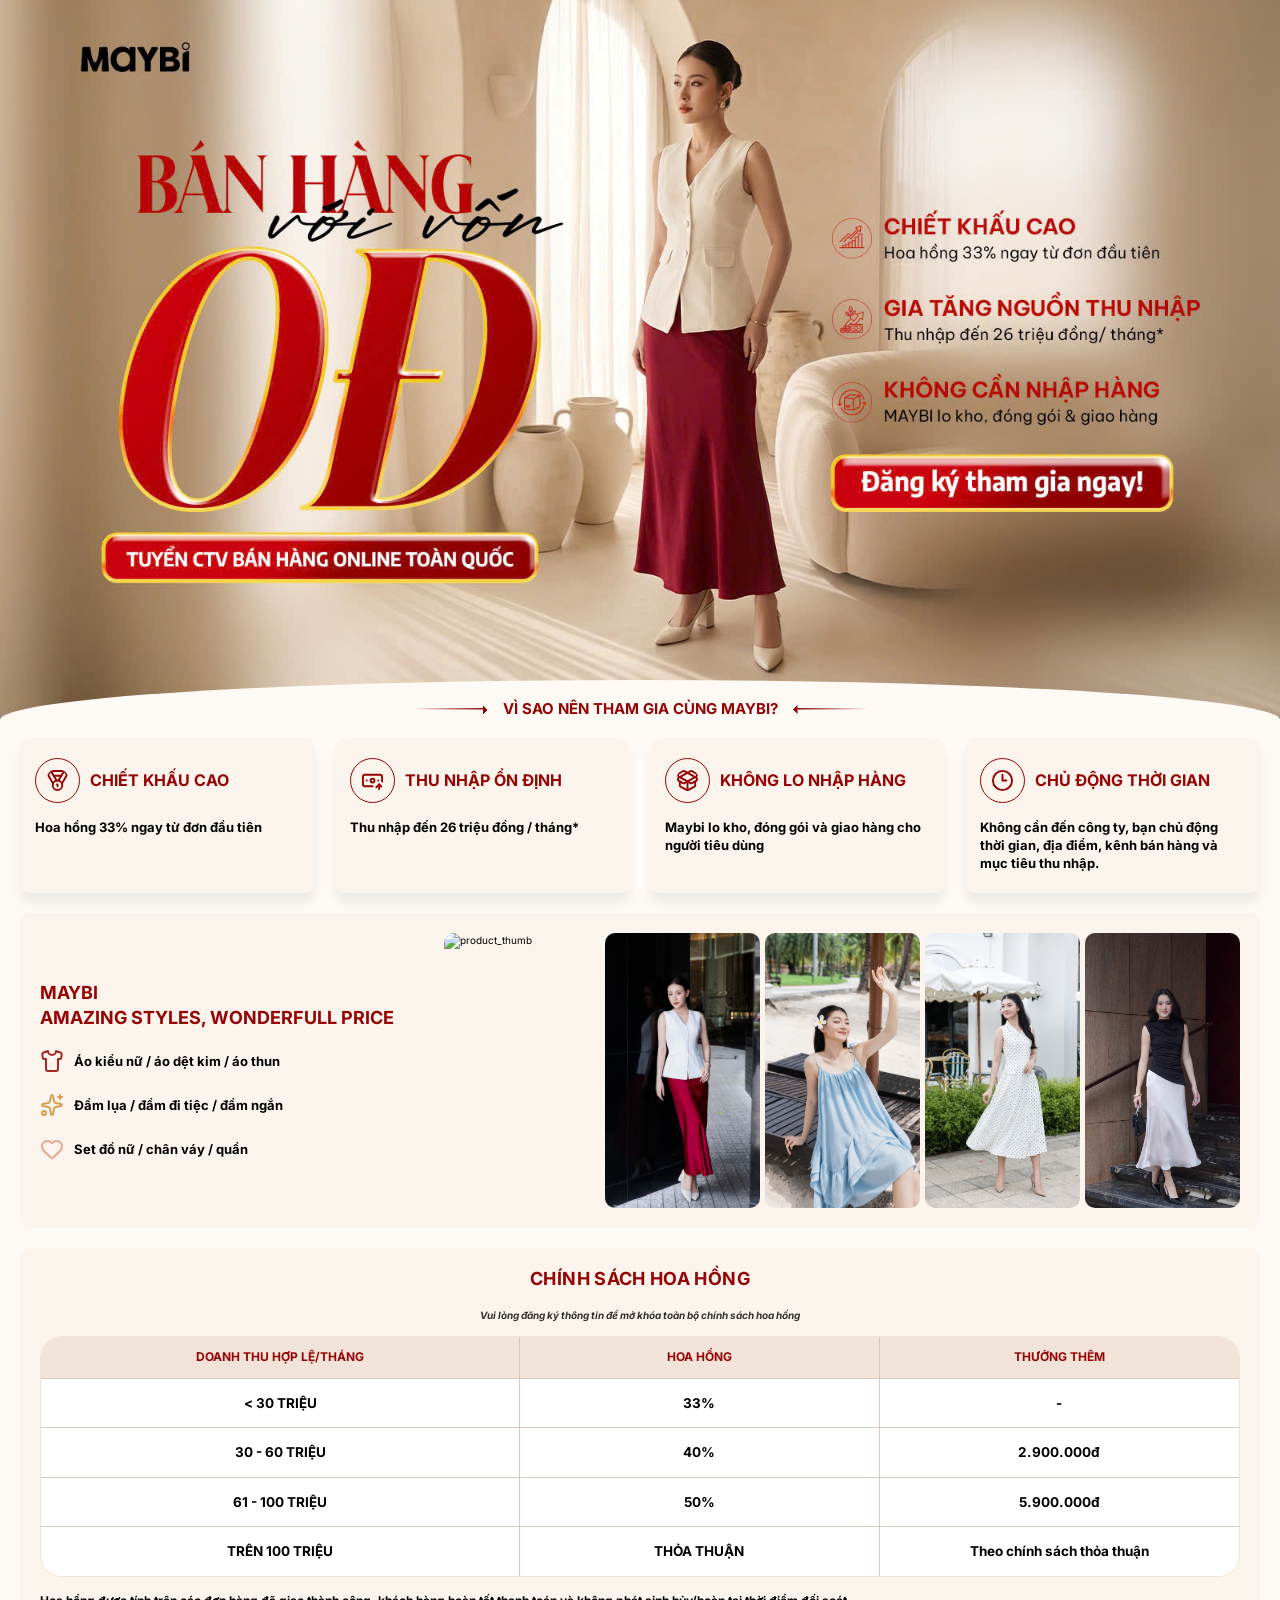
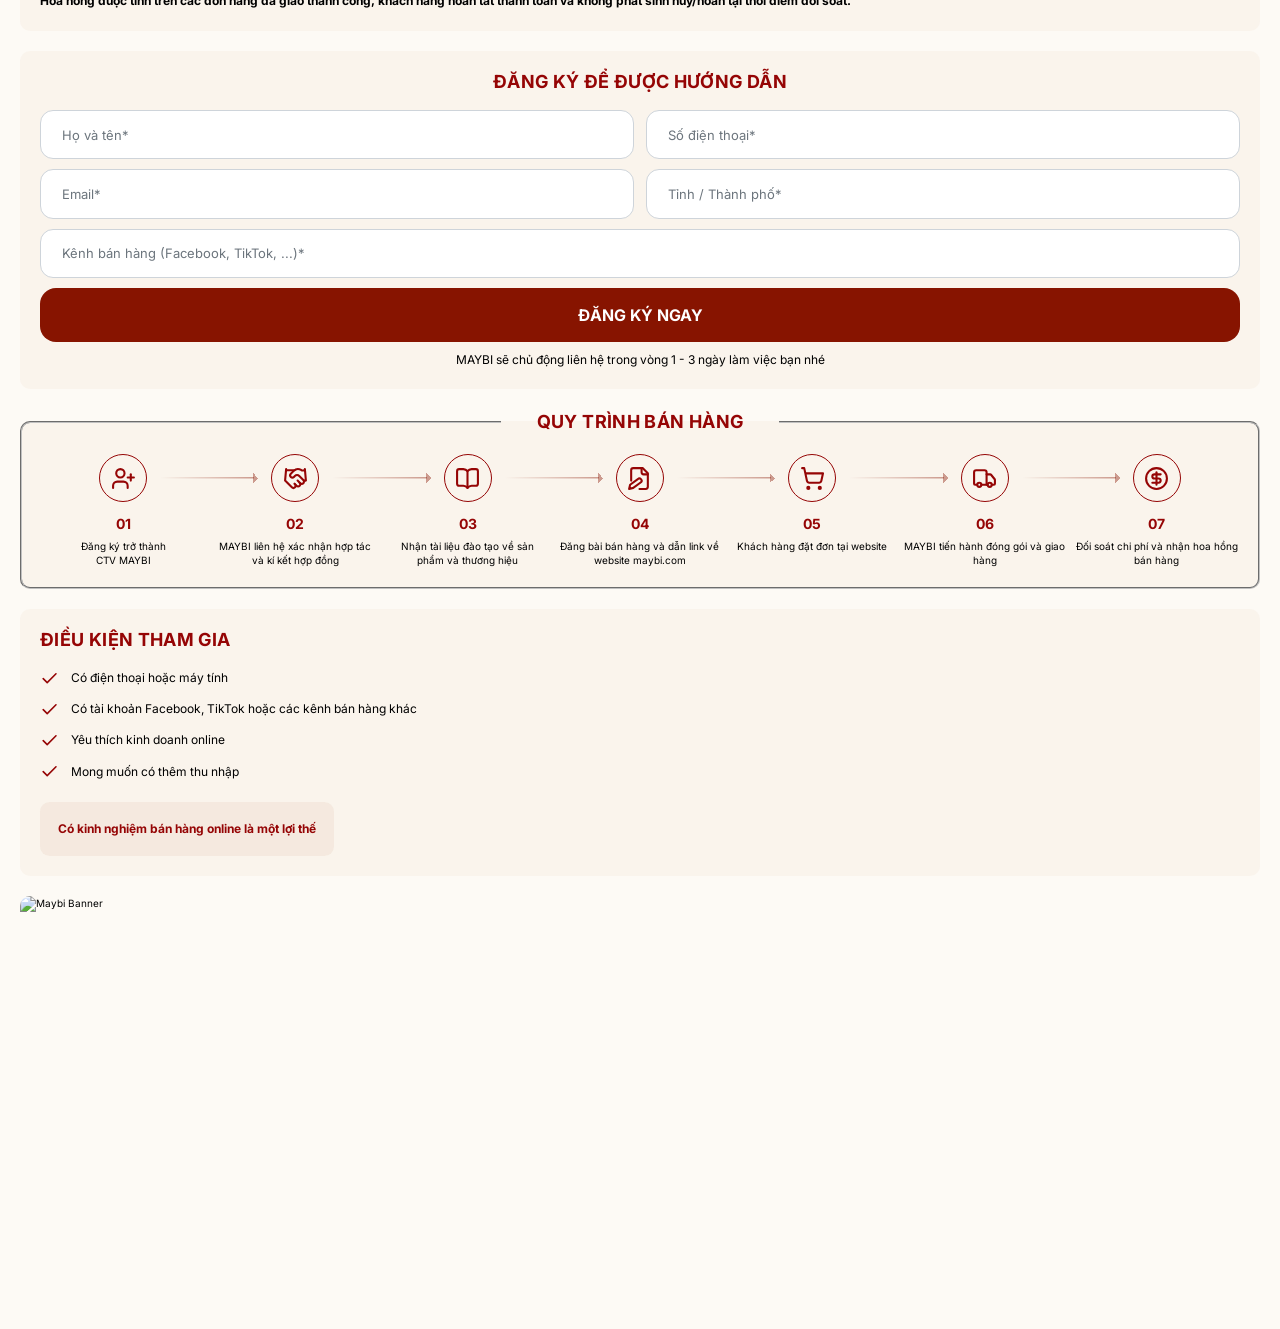
==== commit ca9b4b3b: "Remove class from container div in index.html" ====
--- a/index.html
+++ b/index.html
@@ -12,7 +12,7 @@
 
 <body>
     <section>
-        <div class="container">
+        <div class="">
             <a href="https://maybi.com/collections/all">
                 <img src="./public/images/anhbia_16x9.jpg" alt="thumb_banner">
             </a>
@@ -426,4 +426,4 @@
     <script src="js/maybi_ctv_456.js"></script>
 </body>
 
-</html>+</html>
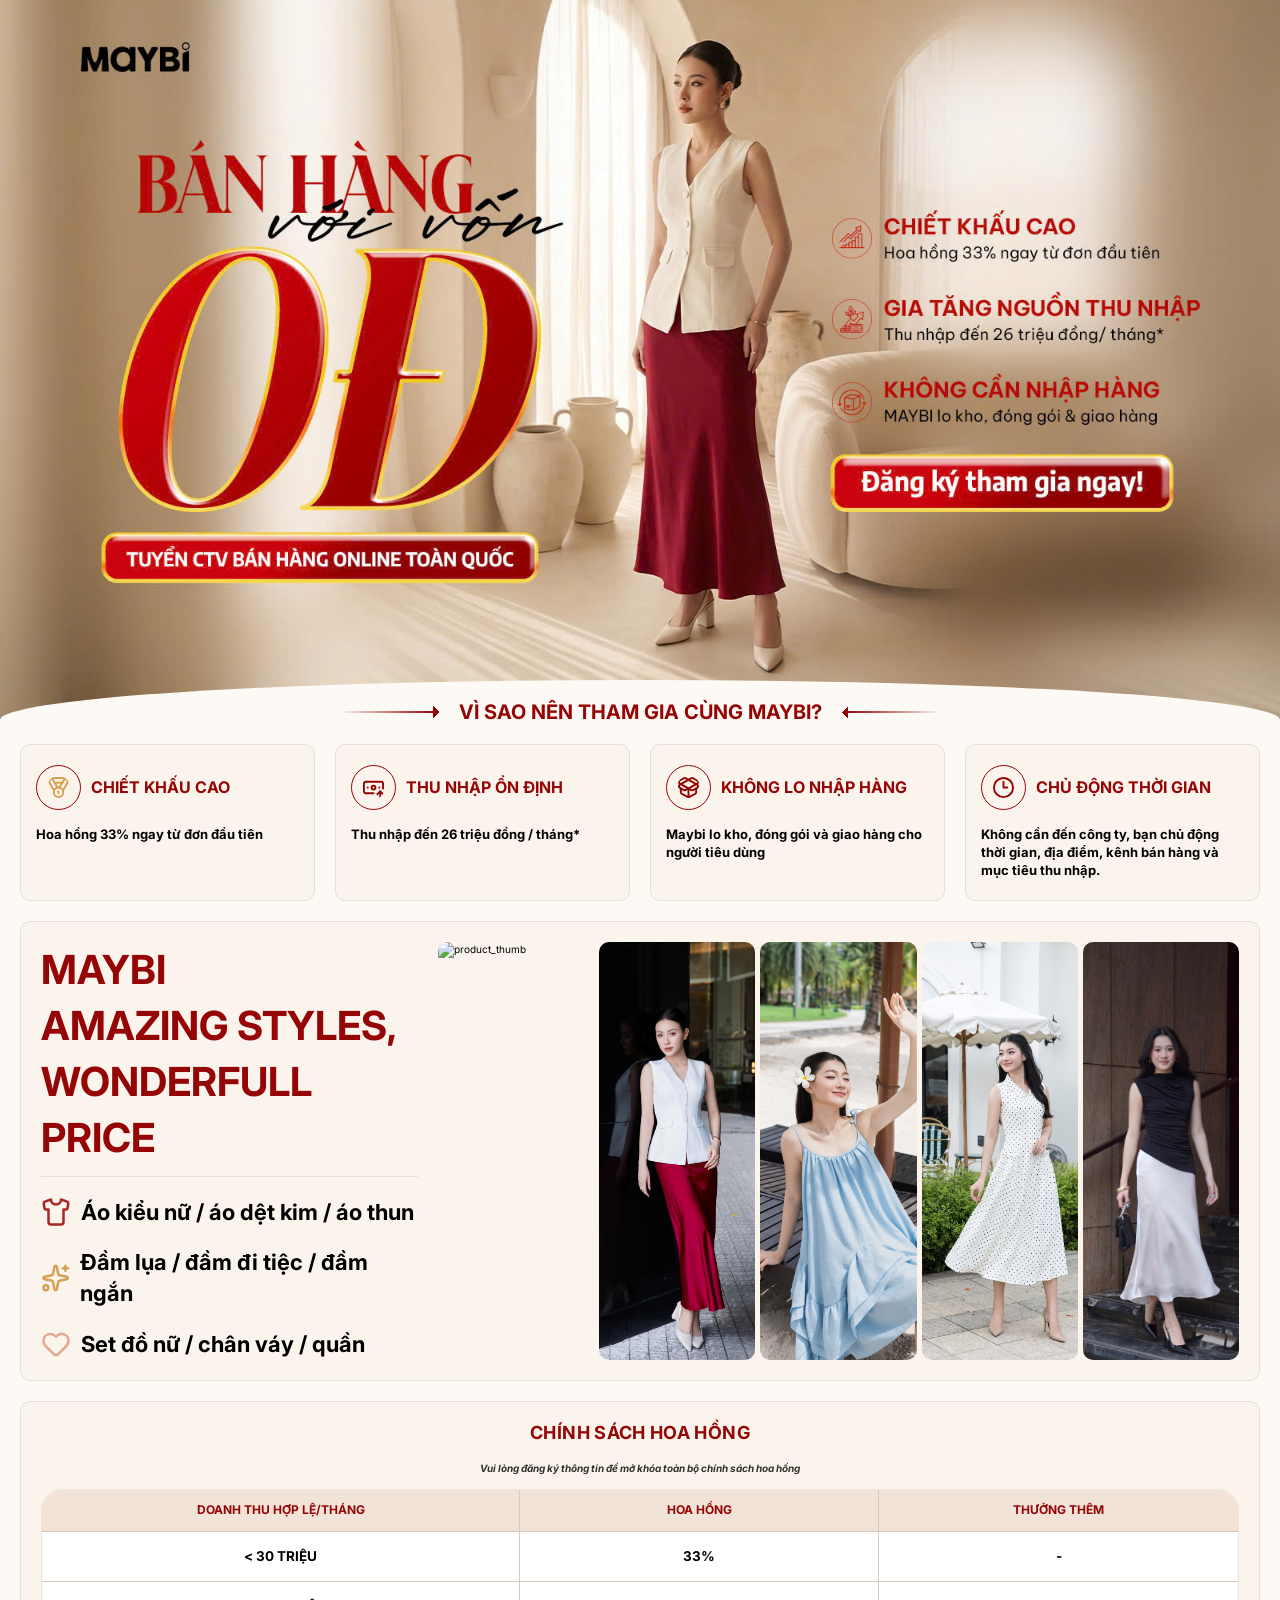
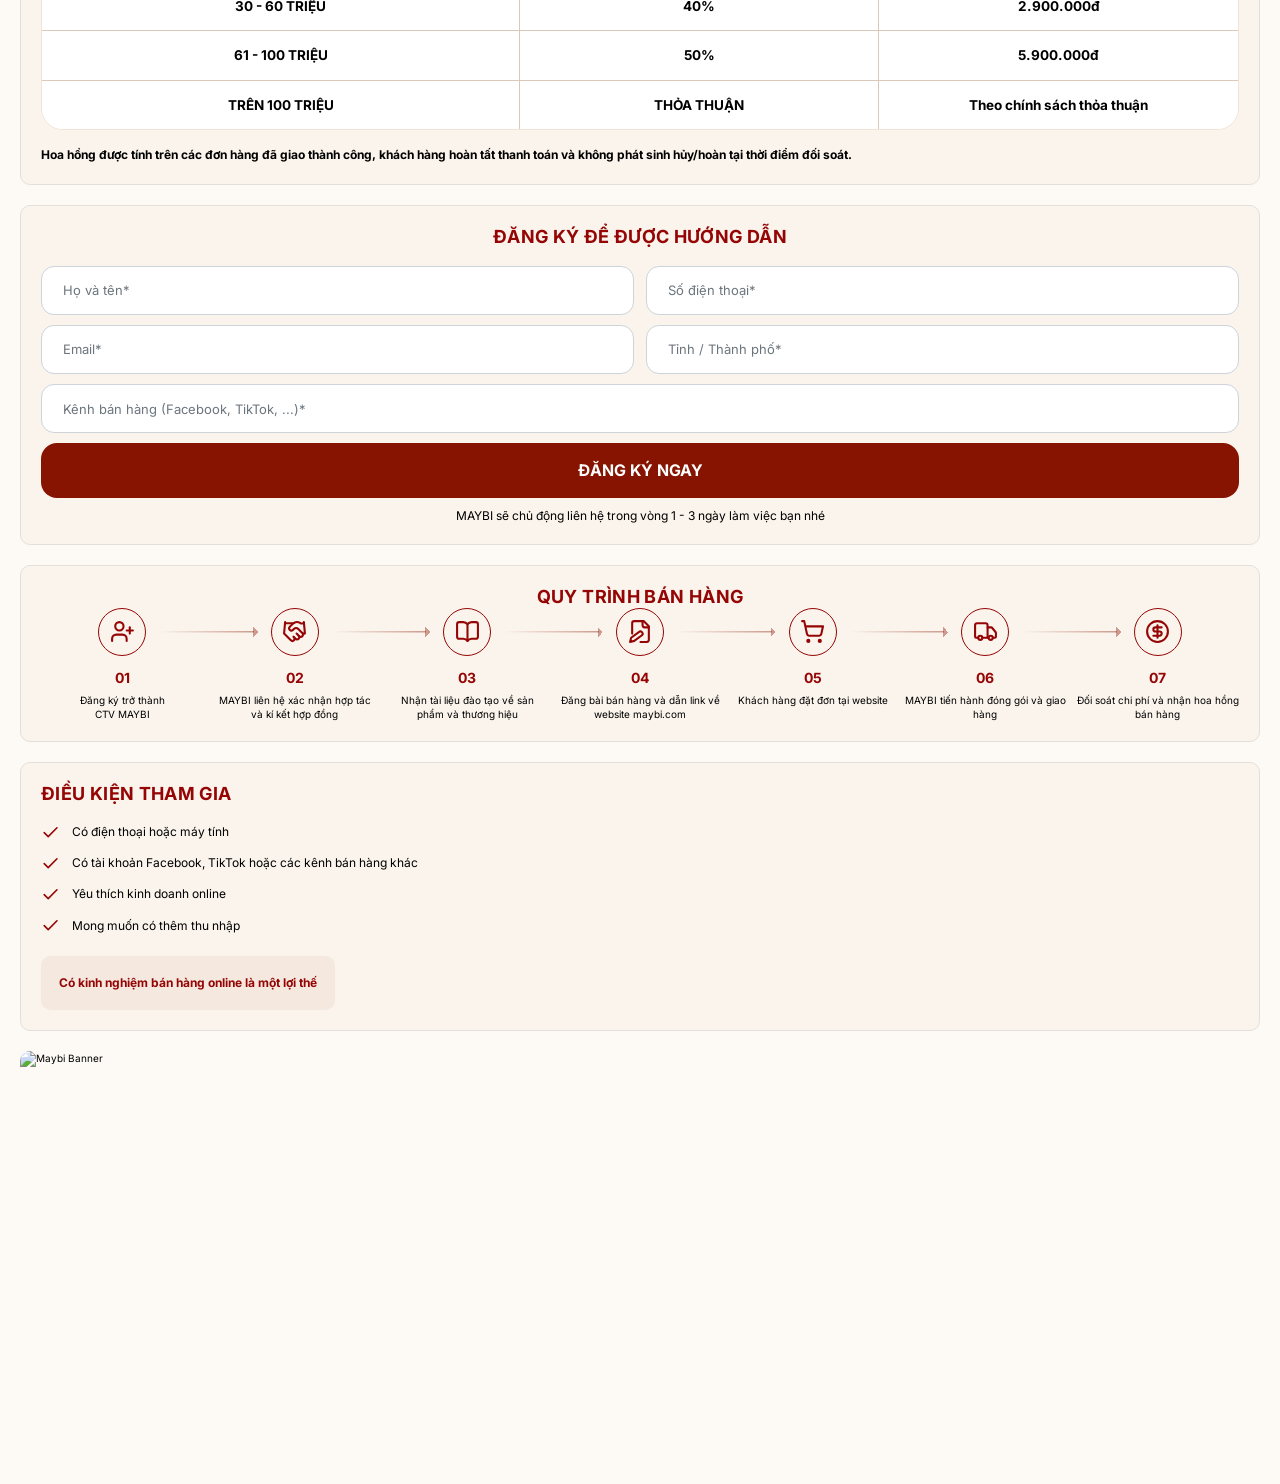
==== commit 4cdde211: "feat man index2" ====
--- a/index.html
+++ b/index.html
@@ -11,285 +11,278 @@
 </head>
 
 <body>
-    <section>
-        <div class="">
+    <header>
+        <a href="https://maybi.com/collections/all">
+            <img src="./public/images/anhbia_16x9.jpg" alt="thumb_banner">
+        </a>
+    </header>
+    <div class="content">
+        <h1 class="content_title">VÌ SAO NÊN THAM GIA CÙNG MAYBI?</h1>
+        <section class="benefits">
+            <div class="benefits_list">
+                <!-- 1st item -->
+                <div class="benefits_item">
+                    <div class="benefits_item-hd">
+                        <svg class="benefits_icon" style="color: #d79f53;">
+                            <use href="#icon-medal"></use>
+                        </svg>
+                        <h3 class="benefits_item-ttl">CHIẾT KHẤU CAO</h3>
+                    </div>
+                    <div class="benefits_item-bd ">
+                        <span class="benefits_item-desc">Hoa hồng 33% ngay từ đơn đầu tiên</span>
+                    </div>
+                </div>
+                <!-- 2nd item -->
+                <div class="benefits_item">
+                    <div class="benefits_item-hd">
+                        <svg class="benefits_icon">
+                            <use href="#icon-money"></use>
+                        </svg>
+                        <h3 class="benefits_item-ttl">THU NHẬP ỔN ĐỊNH</h3>
+                    </div>
+                    <div class="benefits_item-bd ">
+                        <span class="benefits_item-desc">Thu nhập đến 26 triệu đồng / tháng*</span>
+                    </div>
+                </div>
+                <!-- 3rd item -->
+                <div class="benefits_item">
+                    <div class="benefits_item-hd">
+                        <svg class="benefits_icon">
+                            <use href="#icon-box"></use>
+                        </svg>
+                        <h3 class="benefits_item-ttl">KHÔNG LO NHẬP HÀNG</h3>
+                    </div>
+                    <div class="benefits_item-bd ">
+                        <span class="benefits_item-desc">Maybi lo kho, đóng gói và giao hàng cho người tiêu
+                            dùng</span>
+                    </div>
+                </div>
+                <!-- 4th item -->
+                <div class="benefits_item">
+                    <div class="benefits_item-hd">
+                        <svg class="benefits_icon">
+                            <use href="#icon-clock"></use>
+                        </svg>
+                        <h3 class="benefits_item-ttl">CHỦ ĐỘNG THỜI GIAN</h3>
+                    </div>
+                    <div class="benefits_item-bd ">
+                        <span class="benefits_item-desc">Không cần đến công ty, bạn chủ động thời gian, địa
+                            điểm,
+                            kênh bán hàng và mục tiêu thu nhập.</span>
+                    </div>
+                </div>
+            </div>
+        </section>
+        <section class="categories maybi-card">
+            <div class="categories_info">
+                <h2 class="categories_title">MAYBI<br>AMAZING STYLES, WONDERFULL PRICE</h2>
+                <ul class="categories_list">
+                    <li class="categories_item">
+                        <div class="categories_card">
+                            <svg class="categories_icon" viewBox="0 0 24 24" style="color: #a42624;">
+                                <use href="#icon-shirt"></use>
+                            </svg>
+                            <span class="categories_name">Áo kiểu nữ / áo dệt kim / áo thun</span>
+                        </div>
+                    </li>
+                    <li class="categories_item">
+                        <div class="categories_card">
+                            <svg class="categories_icon" viewBox="0 0 24 24" style="color: #d79f53;">
+                                <use href="#icon-sparkles"></use>
+                            </svg>
+                            <span class="categories_name">Đầm lụa / đầm đi tiệc / đầm ngắn</span>
+                        </div>
+                    </li>
+                    <li class="categories_item">
+                        <div class="categories_card">
+                            <svg class="categories_icon" viewBox="0 0 24 24" style="color: #e3a992;">
+                                <use href="#icon-heart"></use>
+                            </svg>
+                            <span class="categories_name">Set đồ nữ / chân váy / quần
+                            </span>
+                        </div>
+                    </li>
+                </ul>
+            </div>
+            <div class="categories_gallery">
+                <img class="categories_thumb" src="./public/images/product_anh1.jpg" alt="product_thumb">
+                <img class="categories_thumb" src="./public/images/product_anh2.jpg" alt="product_thumb">
+                <img class="categories_thumb" src="./public/images/product_anh3.jpg" alt="product_thumb">
+                <img class="categories_thumb" src="./public/images/product_anh4.jpg" alt="product_thumb">
+                <img class="categories_thumb" src="./public/images/product_anh5.jpg" alt="product_thumb">
+            </div>
+        </section>
+        <section class="commission_policy maybi-card">
+            <div class="commission_policy-header">
+                <h2 class="section-title">CHÍNH SÁCH HOA HỒNG</h2>
+                <p>Vui lòng đăng ký thông tin để mở khóa toàn bộ chính sách hoa hồng</p>
+            </div>
+            <div style="overflow-x: auto; width: 100%;">
+                <table class="commission_policy-table">
+                    <thead class="commission_policy-table-head">
+                        <tr>
+                            <th>DOANH THU HỢP LỆ/THÁNG</th>
+                            <th>HOA HỒNG</th>
+                            <th>THƯỞNG THÊM</th>
+                        </tr>
+                    </thead>
+                    <tbody>
+                        <tr class="commission_policy-row">
+                            <td class="commission_policy-cell">&lt; 30 TRIỆU</td>
+                            <td class="commission_policy-cell">33%</td>
+                            <td class="commission_policy-cell">-</td>
+                        </tr>
+                        <tr class="commission_policy-row">
+                            <td class="commission_policy-cell">30 - 60 TRIỆU</td>
+                            <td class="commission_policy-cell">40%</td>
+                            <td class="commission_policy-cell">2.900.000đ</td>
+                        </tr>
+                        <tr class="commission_policy-row">
+                            <td class="commission_policy-cell">61 - 100 TRIỆU</td>
+                            <td class="commission_policy-cell">50%</td>
+                            <td class="commission_policy-cell">5.900.000đ</td>
+                        </tr>
+                        <tr class="commission_policy-row">
+                            <td class="commission_policy-cell">TRÊN 100 TRIỆU</td>
+                            <td class="commission_policy-cell">THỎA THUẬN</td>
+                            <td class="commission_policy-cell">Theo chính sách thỏa thuận</td>
+                        </tr>
+                    </tbody>
+                </table>
+            </div>
+            <p class="commission_policy-footnote">
+                Hoa hồng được tính trên các đơn hàng đã giao thành công, khách hàng hoàn tất thanh toán và
+                không
+                phát
+                sinh hủy/hoàn tại thời điểm đối soát.
+            </p>
+        </section>
+        <section class="member_registration maybi-card">
+            <h2 class="section-title">ĐĂNG KÝ ĐỂ ĐƯỢC HƯỚNG DẪN</h2>
+            <form class="member_registration-form" id="maybi-registration-form">
+                <div class="form-row">
+                    <input type="text" name="ho_ten" placeholder="Họ và tên*" class="form-input" required>
+                    <input type="tel" name="so_dien_thoai" placeholder="Số điện thoại*" class="form-input" required>
+                </div>
+                <div class="form-row">
+                    <input type="email" name="email" placeholder="Email*" class="form-input" required>
+                    <input type="text" name="tinh_thanh" placeholder="Tỉnh / Thành phố*" class="form-input" required>
+                </div>
+                <div class="form-row">
+                    <input type="text" name="kenh_ban_hang" placeholder="Kênh bán hàng (Facebook, TikTok, ...)*"
+                        class="form-input" required>
+                </div>
+                <button type="submit" class="member_registration-submit" id="submit-btn">ĐĂNG KÝ
+                    NGAY</button>
+            </form>
+            <p class="member_registration-note">MAYBI sẽ chủ động liên hệ trong vòng 1 - 3 ngày làm việc bạn
+                nhé
+            </p>
+        </section>
+        <section class="sales_process maybi-card">
+            <h2 class="section-title sales_process-title">QUY TRÌNH BÁN HÀNG</h2>
+            <div class="process-steps">
+                <!-- Step 1 -->
+                <div class="process-step">
+                    <div class="step-icon"><svg>
+                            <use href="#icon-user-plus"></use>
+                        </svg></div>
+                    <div class="step-number">01</div>
+                    <div class="step-text">Đăng ký trở thành<br>CTV MAYBI</div>
+                </div>
+                <!-- Step 2 -->
+                <div class="process-step">
+                    <div class="step-icon"><svg>
+                            <use href="#icon-handshake"></use>
+                        </svg></div>
+                    <div class="step-number">02</div>
+                    <div class="step-text">MAYBI liên hệ xác nhận hợp tác và kí kết hợp đồng</div>
+                </div>
+                <!-- Step 3 -->
+                <div class="process-step">
+                    <div class="step-icon"><svg>
+                            <use href="#icon-book-open"></use>
+                        </svg></div>
+                    <div class="step-number">03</div>
+                    <div class="step-text">Nhận tài liệu đào tạo về sản phẩm và thương hiệu</div>
+                </div>
+                <!-- Step 4 -->
+                <div class="process-step">
+                    <div class="step-icon"><svg>
+                            <use href="#icon-edit"></use>
+                        </svg></div>
+                    <div class="step-number">04</div>
+                    <div class="step-text">Đăng bài bán hàng và dẫn link về website maybi.com</div>
+                </div>
+                <!-- Step 5 -->
+                <div class="process-step">
+                    <div class="step-icon"><svg>
+                            <use href="#icon-shopping-cart"></use>
+                        </svg></div>
+                    <div class="step-number">05</div>
+                    <div class="step-text">Khách hàng đặt đơn tại website</div>
+                </div>
+                <!-- Step 6 -->
+                <div class="process-step">
+                    <div class="step-icon"><svg>
+                            <use href="#icon-truck"></use>
+                        </svg></div>
+                    <div class="step-number">06</div>
+                    <div class="step-text">MAYBI tiến hành đóng gói và giao hàng</div>
+                </div>
+                <!-- Step 7 -->
+                <div class="process-step">
+                    <div class="step-icon"><svg>
+                            <use href="#icon-circle-dollar-sign"></use>
+                        </svg></div>
+                    <div class="step-number">07</div>
+                    <div class="step-text">Đối soát chi phí và nhận hoa hồng bán hàng</div>
+                </div>
+            </div>
+        </section>
+        <section class="conditions-card maybi-card">
+            <div class="conditions-layout">
+                <div class="conditions-content">
+                    <h2 class="section-title">ĐIỀU KIỆN THAM GIA</h2>
+                    <ul class="conditions-list">
+                        <li>
+                            <svg>
+                                <use href="#icon-check"></use>
+                            </svg>
+                            <span>Có điện thoại hoặc máy tính</span>
+                        </li>
+                        <li>
+                            <svg>
+                                <use href="#icon-check"></use>
+                            </svg>
+                            <span>Có tài khoản Facebook, TikTok hoặc các kênh bán hàng khác</span>
+                        </li>
+                        <li>
+                            <svg>
+                                <use href="#icon-check"></use>
+                            </svg>
+                            <span>Yêu thích kinh doanh online</span>
+                        </li>
+                        <li>
+                            <svg>
+                                <use href="#icon-check"></use>
+                            </svg>
+                            <span>Mong muốn có thêm thu nhập</span>
+                        </li>
+                    </ul>
+                    <div class="conditions-highlight">
+                        Có kinh nghiệm bán hàng online là một lợi thế
+                    </div>
+                </div>
+            </div>
+        </section>
+        <footer class="conditions-footer">
             <a href="https://maybi.com/collections/all">
-                <img src="./public/images/anhbia_16x9.jpg" alt="thumb_banner">
+                <img src="https://theme.hstatic.net/1000341902/1001140246/14/slider_5.jpg?v=2745" alt="Maybi Banner"
+                    style="width: 100%; height: 100%; aspect-ratio: 3 / 1; object-fit: cover; display: block; border-radius: 1rem;">
             </a>
-            <div class="content">
-                <h1 class="content_title">VÌ SAO NÊN THAM GIA CÙNG MAYBI?</h1>
-                <div class="benefits">
-                    <div class="benefits_list">
-                        <!-- 1st item -->
-                        <div class="benefits_item">
-                            <div class="benefits_item-hd">
-                                <svg class="benefits_icon">
-                                    <use href="#icon-medal"></use>
-                                </svg>
-                                <h3 class="benefits_item-ttl">CHIẾT KHẤU CAO</h3>
-                            </div>
-                            <div class="benefits_item-bd ">
-                                <span class="benefits_item-desc">Hoa hồng 33% ngay từ đơn đầu tiên</span>
-                            </div>
-                        </div>
-                        <!-- 2nd item -->
-                        <div class="benefits_item">
-                            <div class="benefits_item-hd">
-                                <svg class="benefits_icon">
-                                    <use href="#icon-money"></use>
-                                </svg>
-                                <h3 class="benefits_item-ttl">THU NHẬP ỔN ĐỊNH</h3>
-                            </div>
-                            <div class="benefits_item-bd ">
-                                <span class="benefits_item-desc">Thu nhập đến 26 triệu đồng / tháng*</span>
-                            </div>
-                        </div>
-                        <!-- 3rd item -->
-                        <div class="benefits_item">
-                            <div class="benefits_item-hd">
-                                <svg class="benefits_icon">
-                                    <use href="#icon-box"></use>
-                                </svg>
-                                <h3 class="benefits_item-ttl">KHÔNG LO NHẬP HÀNG</h3>
-                            </div>
-                            <div class="benefits_item-bd ">
-                                <span class="benefits_item-desc">Maybi lo kho, đóng gói và giao hàng cho người tiêu
-                                    dùng</span>
-                            </div>
-                        </div>
-                        <!-- 4th item -->
-                        <div class="benefits_item">
-                            <div class="benefits_item-hd">
-                                <svg class="benefits_icon">
-                                    <use href="#icon-clock"></use>
-                                </svg>
-                                <h3 class="benefits_item-ttl">CHỦ ĐỘNG THỜI GIAN</h3>
-                            </div>
-                            <div class="benefits_item-bd ">
-                                <span class="benefits_item-desc">Không cần đến công ty, bạn chủ động thời gian, địa
-                                    điểm,
-                                    kênh bán hàng và mục tiêu thu nhập.</span>
-                            </div>
-                        </div>
-                    </div>
-                </div>
-                <div class="categories maybi-card">
-                    <div class="categories_info ">
-                        <h2 class="categories_title">MAYBI<br>AMAZING STYLES, WONDERFULL PRICE</h2>
-                        <ul class="categories_list">
-                            <li class="categories_item">
-                                <div class="categories_card">
-                                    <svg class="categories_icon" viewBox="0 0 24 24" style="color: #a42624;">
-                                        <use href="#icon-shirt"></use>
-                                    </svg>
-                                    <span class="categories_name">Áo kiểu nữ / áo dệt kim / áo thun</span>
-                                </div>
-                            </li>
-                            <li class="categories_item">
-                                <div class="categories_card">
-                                    <svg class="categories_icon" viewBox="0 0 24 24" style="color: #d79f53;">
-                                        <use href="#icon-sparkles"></use>
-                                    </svg>
-                                    <span class="categories_name">Đầm lụa / đầm đi tiệc / đầm ngắn</span>
-                                </div>
-                            </li>
-                            <li class="categories_item">
-                                <div class="categories_card">
-                                    <svg class="categories_icon" viewBox="0 0 24 24" style="color: #e3a992;">
-                                        <use href="#icon-heart"></use>
-                                    </svg>
-                                    <span class="categories_name">Set đồ nữ / chân váy / quần
-                                    </span>
-                                </div>
-                            </li>
-                        </ul>
-                    </div>
-                    <div class="categories_gallery ">
-                        <img class="categories_thumb " src="./public/images/product_anh1.jpg" alt="product_thumb">
-                        <img class="categories_thumb " src="./public/images/product_anh2.jpg" alt="product_thumb">
-                        <img class="categories_thumb " src="./public/images/product_anh3.jpg" alt="product_thumb">
-                        <img class="categories_thumb " src="./public/images/product_anh4.jpg" alt="product_thumb">
-                        <img class="categories_thumb " src="./public/images/product_anh5.jpg" alt="product_thumb">
-                    </div>
-                </div>
-                <div class="commission_policy maybi-card">
-                    <div class="commission_policy-header">
-                        <h2 class="section-title">CHÍNH SÁCH HOA HỒNG</h2>
-                        <p>Vui lòng đăng ký thông tin để mở khóa toàn bộ chính sách hoa hồng</p>
-                    </div>
-
-                    <div style="overflow-x: auto; width: 100%;">
-                        <table class="commission_policy-table">
-                            <thead class="commission_policy-table-head">
-                                <tr>
-                                    <th>DOANH THU HỢP LỆ/THÁNG</th>
-                                    <th>HOA HỒNG</th>
-                                    <th>THƯỞNG THÊM</th>
-                                </tr>
-                            </thead>
-                            <tbody>
-                                <tr class="commission_policy-row">
-                                    <td class="commission_policy-cell">&lt; 30 TRIỆU</td>
-                                    <td class="commission_policy-cell">33%</td>
-                                    <td class="commission_policy-cell">-</td>
-                                </tr>
-                                <tr class="commission_policy-row">
-                                    <td class="commission_policy-cell">30 - 60 TRIỆU</td>
-                                    <td class="commission_policy-cell">40%</td>
-                                    <td class="commission_policy-cell">2.900.000đ</td>
-                                </tr>
-                                <tr class="commission_policy-row">
-                                    <td class="commission_policy-cell">61 - 100 TRIỆU</td>
-                                    <td class="commission_policy-cell">50%</td>
-                                    <td class="commission_policy-cell">5.900.000đ</td>
-                                </tr>
-                                <tr class="commission_policy-row">
-                                    <td class="commission_policy-cell">TRÊN 100 TRIỆU</td>
-                                    <td class="commission_policy-cell">THỎA THUẬN</td>
-                                    <td class="commission_policy-cell">Theo chính sách thỏa thuận</td>
-                                </tr>
-                            </tbody>
-                        </table>
-                    </div>
-                    <p class="commission_policy-footnote">
-                        Hoa hồng được tính trên các đơn hàng đã giao thành công, khách hàng hoàn tất thanh toán và
-                        không
-                        phát
-                        sinh hủy/hoàn tại thời điểm đối soát.
-                    </p>
-                </div>
-                <div class="member_registration maybi-card">
-                    <h2 class="section-title">ĐĂNG KÝ ĐỂ ĐƯỢC HƯỚNG DẪN</h2>
-                    <form class="member_registration-form" id="maybi-registration-form">
-                        <div class="form-row">
-                            <input type="text" name="ho_ten" placeholder="Họ và tên*" class="form-input" required>
-                            <input type="tel" name="so_dien_thoai" placeholder="Số điện thoại*" class="form-input"
-                                required>
-                        </div>
-                        <div class="form-row">
-                            <input type="email" name="email" placeholder="Email*" class="form-input" required>
-                            <input type="text" name="tinh_thanh" placeholder="Tỉnh / Thành phố*" class="form-input"
-                                required>
-                        </div>
-                        <div class="form-row">
-                            <input type="text" name="kenh_ban_hang" placeholder="Kênh bán hàng (Facebook, TikTok, ...)*"
-                                class="form-input" required>
-                        </div>
-                        <button type="submit" class="member_registration-submit" id="submit-btn">ĐĂNG KÝ
-                            NGAY</button>
-                    </form>
-                    <p class="member_registration-note">MAYBI sẽ chủ động liên hệ trong vòng 1 - 3 ngày làm việc bạn
-                        nhé
-                    </p>
-                </div>
-                <fieldset class="sales_process maybi-card">
-                    <legend class="section-title sales_process-title">QUY TRÌNH BÁN HÀNG</legend>
-                    <div class="process-steps">
-                        <!-- Step 1 -->
-                        <div class="process-step">
-                            <div class="step-icon"><svg>
-                                    <use href="#icon-user-plus"></use>
-                                </svg></div>
-                            <div class="step-number">01</div>
-                            <div class="step-text">Đăng ký trở thành<br>CTV MAYBI</div>
-                        </div>
-                        <!-- Step 2 -->
-                        <div class="process-step">
-                            <div class="step-icon"><svg>
-                                    <use href="#icon-handshake"></use>
-                                </svg></div>
-                            <div class="step-number">02</div>
-                            <div class="step-text">MAYBI liên hệ xác nhận hợp tác và kí kết hợp đồng</div>
-                        </div>
-                        <!-- Step 3 -->
-                        <div class="process-step">
-                            <div class="step-icon"><svg>
-                                    <use href="#icon-book-open"></use>
-                                </svg></div>
-                            <div class="step-number">03</div>
-                            <div class="step-text">Nhận tài liệu đào tạo về sản phẩm và thương hiệu</div>
-                        </div>
-                        <!-- Step 4 -->
-                        <div class="process-step">
-                            <div class="step-icon"><svg>
-                                    <use href="#icon-edit"></use>
-                                </svg></div>
-                            <div class="step-number">04</div>
-                            <div class="step-text">Đăng bài bán hàng và dẫn link về website maybi.com</div>
-                        </div>
-                        <!-- Step 5 -->
-                        <div class="process-step">
-                            <div class="step-icon"><svg>
-                                    <use href="#icon-shopping-cart"></use>
-                                </svg></div>
-                            <div class="step-number">05</div>
-                            <div class="step-text">Khách hàng đặt đơn tại website</div>
-                        </div>
-                        <!-- Step 6 -->
-                        <div class="process-step">
-                            <div class="step-icon"><svg>
-                                    <use href="#icon-truck"></use>
-                                </svg></div>
-                            <div class="step-number">06</div>
-                            <div class="step-text">MAYBI tiến hành đóng gói và giao hàng</div>
-                        </div>
-                        <!-- Step 7 -->
-                        <div class="process-step">
-                            <div class="step-icon"><svg>
-                                    <use href="#icon-circle-dollar-sign"></use>
-                                </svg></div>
-                            <div class="step-number">07</div>
-                            <div class="step-text">Đối soát chi phí và nhận hoa hồng bán hàng</div>
-                        </div>
-                    </div>
-                </fieldset>
-                <div class="conditions-card maybi-card">
-                    <div class="conditions-layout">
-                        <div class="conditions-content">
-                            <h2 class="section-title">ĐIỀU KIỆN THAM GIA</h2>
-                            <ul class="conditions-list">
-                                <li>
-                                    <svg>
-                                        <use href="#icon-check"></use>
-                                    </svg>
-                                    <span>Có điện thoại hoặc máy tính</span>
-                                </li>
-                                <li>
-                                    <svg>
-                                        <use href="#icon-check"></use>
-                                    </svg>
-                                    <span>Có tài khoản Facebook, TikTok hoặc các kênh bán hàng khác</span>
-                                </li>
-                                <li>
-                                    <svg>
-                                        <use href="#icon-check"></use>
-                                    </svg>
-                                    <span>Yêu thích kinh doanh online</span>
-                                </li>
-                                <li>
-                                    <svg>
-                                        <use href="#icon-check"></use>
-                                    </svg>
-                                    <span>Mong muốn có thêm thu nhập</span>
-                                </li>
-                            </ul>
-                            <div class="conditions-highlight">
-                                Có kinh nghiệm bán hàng online là một lợi thế
-                            </div>
-                        </div>
-                    </div>
-                </div>
-                <div class="conditions-footer">
-                    <a href="https://maybi.com/collections/all">
-                        <img src="https://theme.hstatic.net/1000341902/1001140246/14/slider_5.jpg?v=2745"
-                            alt="Maybi Banner"
-                            style="width: 100%; height: 100%; aspect-ratio: 3 / 1; object-fit: cover; display: block; border-radius: 1rem;">
-                    </a>
-                </div>
-            </div>
-
-        </div>
-    </section>
+        </footer>
+    </div>
 
 
     <!-- =========================================== SVG ===========================================-->
@@ -426,4 +419,4 @@
     <script src="js/maybi_ctv_456.js"></script>
 </body>
 
-</html>
+</html>
--- a/css/style.css
+++ b/css/style.css
@@ -55,9 +55,9 @@
   flex-direction: column;
   gap: 1.5em;
   padding: 2em 1.5em;
+  border: 1px solid rgba(227, 223, 217);
   border-radius: 1em;
   background-color: var(--bg-list);
-  box-shadow: 0 1em 1em rgba(0, 0, 0, 0.06);
 }
 
 .benefits_item-hd {
@@ -90,24 +90,28 @@
   display: grid;
   grid-template-columns: 3.2fr 6.8fr;
   align-items: center;
-  gap: 3em;
+  gap: 2em;
 }
 
 .categories_info {
   display: flex;
   flex-direction: column;
+  justify-content: space-between;
+  height: 100%;
 }
 
 .categories_title {
-  font-size: 1.8rem;
-  color: var(--red);
-  margin-bottom: 1em;
+  font-size: 4rem;
+  color: var(--red);
+  padding-bottom: 1rem;
   line-height: 1.4;
 }
 
 .categories_list {
   display: flex;
   flex-direction: column;
+  border-top: 1px solid rgba(227, 223, 217);
+  padding-top: 2em;
   gap: 2em;
 }
 
@@ -118,13 +122,13 @@
 }
 
 .categories_icon {
-  width: 2.4em;
-  height: 2.4em;
+  width: 3em;
+  height: 3em;
   object-fit: contain;
 }
 
 .categories_name {
-  font-size: 1.3rem;
+  font-size: 2.2rem;
   font-weight: bold;
 }
 
@@ -154,16 +158,15 @@
 /* ===================== Block: commission_policy ===================== */
 .maybi-card {
   padding: 2em;
+  border: 1px solid rgba(227, 223, 217);
+  border-radius: 1em;
   background: var(--bg-list);
-  border-radius: 1em;
 }
 
 .commission_policy-header {
   text-align: center;
   margin-bottom: 1.4em;
 }
-
-
 
 .commission_policy-header p {
   font-style: italic;
@@ -384,8 +387,6 @@
   padding-right: 2em;
 }
 
-
-
 .conditions-list {
   display: flex;
   flex-direction: column;
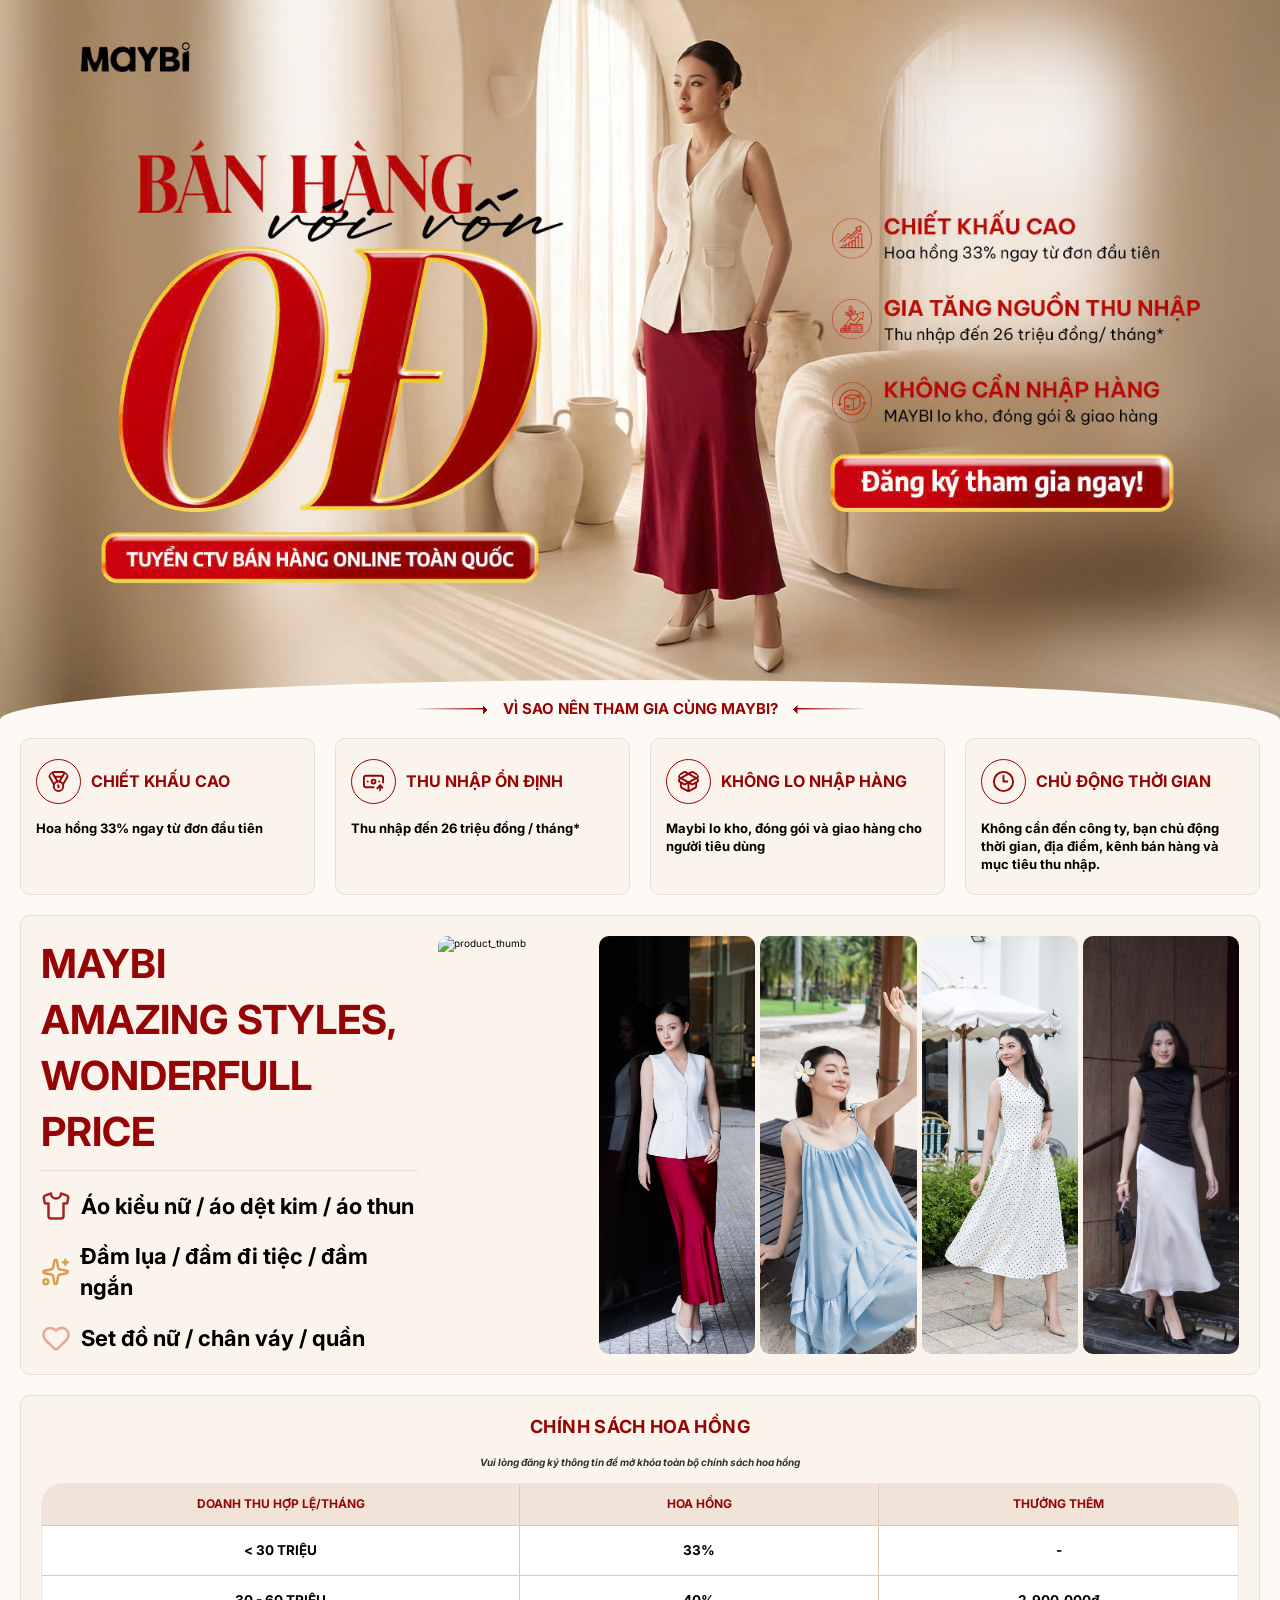
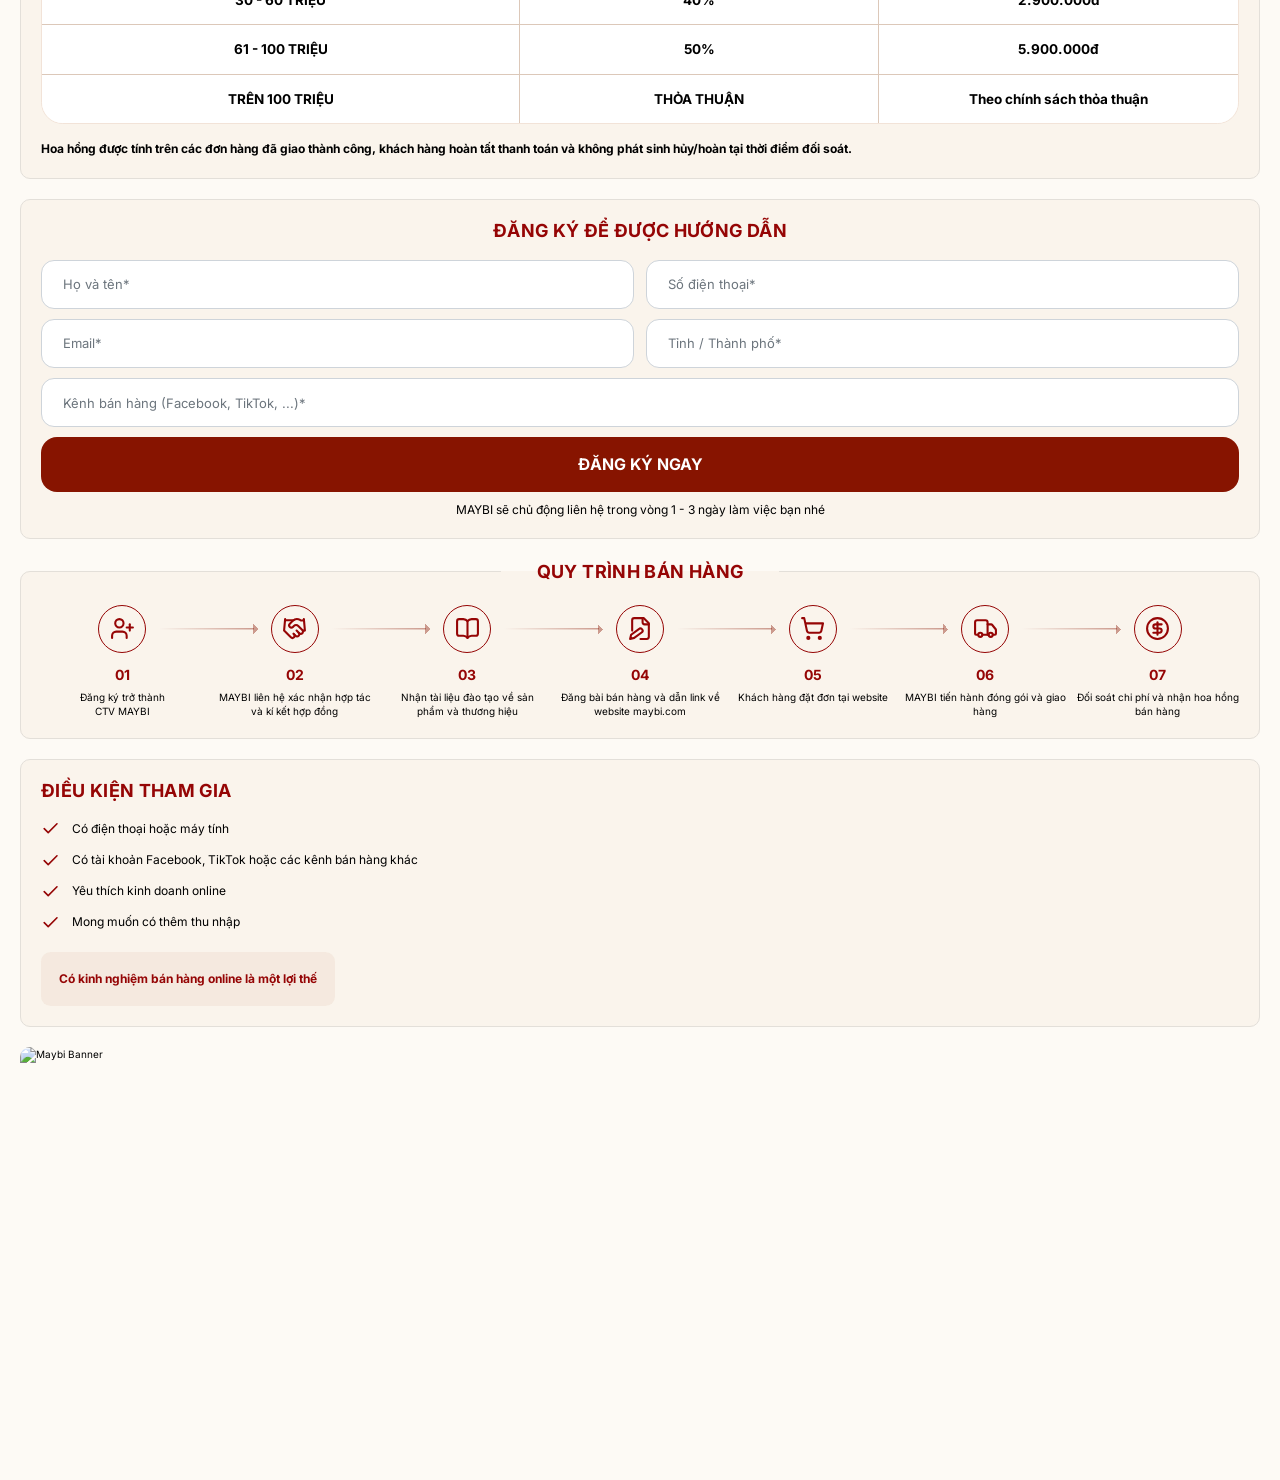
==== commit f5829eab: "resolve conflict" ====
--- a/index.html
+++ b/index.html
@@ -11,278 +11,282 @@
 </head>
 
 <body>
-    <header>
-        <a href="https://maybi.com/collections/all">
-            <img src="./public/images/anhbia_16x9.jpg" alt="thumb_banner">
-        </a>
-    </header>
-    <div class="content">
-        <h1 class="content_title">VÌ SAO NÊN THAM GIA CÙNG MAYBI?</h1>
-        <section class="benefits">
-            <div class="benefits_list">
-                <!-- 1st item -->
-                <div class="benefits_item">
-                    <div class="benefits_item-hd">
-                        <svg class="benefits_icon" style="color: #d79f53;">
-                            <use href="#icon-medal"></use>
-                        </svg>
-                        <h3 class="benefits_item-ttl">CHIẾT KHẤU CAO</h3>
-                    </div>
-                    <div class="benefits_item-bd ">
-                        <span class="benefits_item-desc">Hoa hồng 33% ngay từ đơn đầu tiên</span>
-                    </div>
-                </div>
-                <!-- 2nd item -->
-                <div class="benefits_item">
-                    <div class="benefits_item-hd">
-                        <svg class="benefits_icon">
-                            <use href="#icon-money"></use>
-                        </svg>
-                        <h3 class="benefits_item-ttl">THU NHẬP ỔN ĐỊNH</h3>
-                    </div>
-                    <div class="benefits_item-bd ">
-                        <span class="benefits_item-desc">Thu nhập đến 26 triệu đồng / tháng*</span>
-                    </div>
-                </div>
-                <!-- 3rd item -->
-                <div class="benefits_item">
-                    <div class="benefits_item-hd">
-                        <svg class="benefits_icon">
-                            <use href="#icon-box"></use>
-                        </svg>
-                        <h3 class="benefits_item-ttl">KHÔNG LO NHẬP HÀNG</h3>
-                    </div>
-                    <div class="benefits_item-bd ">
-                        <span class="benefits_item-desc">Maybi lo kho, đóng gói và giao hàng cho người tiêu
-                            dùng</span>
-                    </div>
-                </div>
-                <!-- 4th item -->
-                <div class="benefits_item">
-                    <div class="benefits_item-hd">
-                        <svg class="benefits_icon">
-                            <use href="#icon-clock"></use>
-                        </svg>
-                        <h3 class="benefits_item-ttl">CHỦ ĐỘNG THỜI GIAN</h3>
-                    </div>
-                    <div class="benefits_item-bd ">
-                        <span class="benefits_item-desc">Không cần đến công ty, bạn chủ động thời gian, địa
-                            điểm,
-                            kênh bán hàng và mục tiêu thu nhập.</span>
-                    </div>
+    <section>
+        <div class="">
+            <a href="https://maybi.com/collections/all">
+                <img src="./public/images/anhbia_16x9.jpg" alt="thumb_banner">
+            </a>
+            <div class="content">
+                <h1 class="content_title">VÌ SAO NÊN THAM GIA CÙNG MAYBI?</h1>
+                <div class="benefits">
+                    <div class="benefits_list">
+                        <!-- 1st item -->
+                        <div class="benefits_item">
+                            <div class="benefits_item-hd">
+                                <svg class="benefits_icon">
+                                    <use href="#icon-medal"></use>
+                                </svg>
+                                <h3 class="benefits_item-ttl">CHIẾT KHẤU CAO</h3>
+                            </div>
+                            <div class="benefits_item-bd ">
+                                <span class="benefits_item-desc">Hoa hồng 33% ngay từ đơn đầu tiên</span>
+                            </div>
+                        </div>
+                        <!-- 2nd item -->
+                        <div class="benefits_item">
+                            <div class="benefits_item-hd">
+                                <svg class="benefits_icon">
+                                    <use href="#icon-money"></use>
+                                </svg>
+                                <h3 class="benefits_item-ttl">THU NHẬP ỔN ĐỊNH</h3>
+                            </div>
+                            <div class="benefits_item-bd ">
+                                <span class="benefits_item-desc">Thu nhập đến 26 triệu đồng / tháng*</span>
+                            </div>
+                        </div>
+                        <!-- 3rd item -->
+                        <div class="benefits_item">
+                            <div class="benefits_item-hd">
+                                <svg class="benefits_icon">
+                                    <use href="#icon-box"></use>
+                                </svg>
+                                <h3 class="benefits_item-ttl">KHÔNG LO NHẬP HÀNG</h3>
+                            </div>
+                            <div class="benefits_item-bd ">
+                                <span class="benefits_item-desc">Maybi lo kho, đóng gói và giao hàng cho người tiêu
+                                    dùng</span>
+                            </div>
+                        </div>
+                        <!-- 4th item -->
+                        <div class="benefits_item">
+                            <div class="benefits_item-hd">
+                                <svg class="benefits_icon">
+                                    <use href="#icon-clock"></use>
+                                </svg>
+                                <h3 class="benefits_item-ttl">CHỦ ĐỘNG THỜI GIAN</h3>
+                            </div>
+                            <div class="benefits_item-bd ">
+                                <span class="benefits_item-desc">Không cần đến công ty, bạn chủ động thời gian, địa
+                                    điểm,
+                                    kênh bán hàng và mục tiêu thu nhập.</span>
+                            </div>
+                        </div>
+                    </div>
+                </div>
+                <div class="categories maybi-card">
+                    <div class="categories_info ">
+                        <h2 class="categories_title">MAYBI<br>AMAZING STYLES, WONDERFULL PRICE</h2>
+                        <ul class="categories_list">
+                            <li class="categories_item">
+                                <div class="categories_card">
+                                    <svg class="categories_icon" viewBox="0 0 24 24" style="color: #a42624;">
+                                        <use href="#icon-shirt"></use>
+                                    </svg>
+                                    <span class="categories_name">Áo kiểu nữ / áo dệt kim / áo thun</span>
+                                </div>
+                            </li>
+                            <li class="categories_item">
+                                <div class="categories_card">
+                                    <svg class="categories_icon" viewBox="0 0 24 24" style="color: #d79f53;">
+                                        <use href="#icon-sparkles"></use>
+                                    </svg>
+                                    <span class="categories_name">Đầm lụa / đầm đi tiệc / đầm ngắn</span>
+                                </div>
+                            </li>
+                            <li class="categories_item">
+                                <div class="categories_card">
+                                    <svg class="categories_icon" viewBox="0 0 24 24" style="color: #e3a992;">
+                                        <use href="#icon-heart"></use>
+                                    </svg>
+                                    <span class="categories_name">Set đồ nữ / chân váy / quần
+                                    </span>
+                                </div>
+                            </li>
+                        </ul>
+                    </div>
+                    <div class="categories_gallery ">
+                        <img class="categories_thumb " src="./public/images/product_anh1.jpg" alt="product_thumb">
+                        <img class="categories_thumb " src="./public/images/product_anh2.jpg" alt="product_thumb">
+                        <img class="categories_thumb " src="./public/images/product_anh3.jpg" alt="product_thumb">
+                        <img class="categories_thumb " src="./public/images/product_anh4.jpg" alt="product_thumb">
+                        <img class="categories_thumb " src="./public/images/product_anh5.jpg" alt="product_thumb">
+                    </div>
+                </div>
+                <div class="commission_policy maybi-card">
+                    <div class="commission_policy-header">
+                        <h2 class="section-title">CHÍNH SÁCH HOA HỒNG</h2>
+                        <p>Vui lòng đăng ký thông tin để mở khóa toàn bộ chính sách hoa hồng</p>
+                    </div>
+
+                    <div style="overflow-x: auto; width: 100%;">
+                        <table class="commission_policy-table">
+                            <thead class="commission_policy-table-head">
+                                <tr>
+                                    <th>DOANH THU HỢP LỆ/THÁNG</th>
+                                    <th>HOA HỒNG</th>
+                                    <th>THƯỞNG THÊM</th>
+                                </tr>
+                            </thead>
+                            <tbody>
+                                <tr class="commission_policy-row">
+                                    <td class="commission_policy-cell">&lt; 30 TRIỆU</td>
+                                    <td class="commission_policy-cell">33%</td>
+                                    <td class="commission_policy-cell">-</td>
+                                </tr>
+                                <tr class="commission_policy-row">
+                                    <td class="commission_policy-cell">30 - 60 TRIỆU</td>
+                                    <td class="commission_policy-cell">40%</td>
+                                    <td class="commission_policy-cell">2.900.000đ</td>
+                                </tr>
+                                <tr class="commission_policy-row">
+                                    <td class="commission_policy-cell">61 - 100 TRIỆU</td>
+                                    <td class="commission_policy-cell">50%</td>
+                                    <td class="commission_policy-cell">5.900.000đ</td>
+                                </tr>
+                                <tr class="commission_policy-row">
+                                    <td class="commission_policy-cell">TRÊN 100 TRIỆU</td>
+                                    <td class="commission_policy-cell">THỎA THUẬN</td>
+                                    <td class="commission_policy-cell">Theo chính sách thỏa thuận</td>
+                                </tr>
+                            </tbody>
+                        </table>
+                    </div>
+                    <p class="commission_policy-footnote">
+                        Hoa hồng được tính trên các đơn hàng đã giao thành công, khách hàng hoàn tất thanh toán và
+                        không
+                        phát
+                        sinh hủy/hoàn tại thời điểm đối soát.
+                    </p>
+                </div>
+                <div class="member_registration maybi-card">
+                    <h2 class="section-title">ĐĂNG KÝ ĐỂ ĐƯỢC HƯỚNG DẪN</h2>
+                    <form class="member_registration-form" id="maybi-registration-form">
+                        <div class="form-row">
+                            <input type="text" name="ho_ten" placeholder="Họ và tên*" class="form-input" required>
+                            <input type="tel" name="so_dien_thoai" placeholder="Số điện thoại*" class="form-input"
+                                required>
+                        </div>
+                        <div class="form-row">
+                            <input type="email" name="email" placeholder="Email*" class="form-input" required>
+                            <input type="text" name="tinh_thanh" placeholder="Tỉnh / Thành phố*" class="form-input"
+                                required>
+                        </div>
+                        <div class="form-row">
+                            <input type="text" name="kenh_ban_hang" placeholder="Kênh bán hàng (Facebook, TikTok, ...)*"
+                                class="form-input" required>
+                        </div>
+                        <button type="submit" class="member_registration-submit" id="submit-btn">ĐĂNG KÝ
+                            NGAY</button>
+                    </form>
+                    <p class="member_registration-note">MAYBI sẽ chủ động liên hệ trong vòng 1 - 3 ngày làm việc bạn
+                        nhé
+                    </p>
+                </div>
+                <fieldset class="sales_process maybi-card">
+                    <legend class="section-title sales_process-title">QUY TRÌNH BÁN HÀNG</legend>
+                    <div class="process-steps">
+                        <!-- Step 1 -->
+                        <div class="process-step">
+                            <div class="step-icon"><svg>
+                                    <use href="#icon-user-plus"></use>
+                                </svg></div>
+                            <div class="step-number">01</div>
+                            <div class="step-text">Đăng ký trở thành<br>CTV MAYBI</div>
+                        </div>
+                        <!-- Step 2 -->
+                        <div class="process-step">
+                            <div class="step-icon"><svg>
+                                    <use href="#icon-handshake"></use>
+                                </svg></div>
+                            <div class="step-number">02</div>
+                            <div class="step-text">MAYBI liên hệ xác nhận hợp tác và kí kết hợp đồng</div>
+                        </div>
+                        <!-- Step 3 -->
+                        <div class="process-step">
+                            <div class="step-icon"><svg>
+                                    <use href="#icon-book-open"></use>
+                                </svg></div>
+                            <div class="step-number">03</div>
+                            <div class="step-text">Nhận tài liệu đào tạo về sản phẩm và thương hiệu</div>
+                        </div>
+                        <!-- Step 4 -->
+                        <div class="process-step">
+                            <div class="step-icon"><svg>
+                                    <use href="#icon-edit"></use>
+                                </svg></div>
+                            <div class="step-number">04</div>
+                            <div class="step-text">Đăng bài bán hàng và dẫn link về website maybi.com</div>
+                        </div>
+                        <!-- Step 5 -->
+                        <div class="process-step">
+                            <div class="step-icon"><svg>
+                                    <use href="#icon-shopping-cart"></use>
+                                </svg></div>
+                            <div class="step-number">05</div>
+                            <div class="step-text">Khách hàng đặt đơn tại website</div>
+                        </div>
+                        <!-- Step 6 -->
+                        <div class="process-step">
+                            <div class="step-icon"><svg>
+                                    <use href="#icon-truck"></use>
+                                </svg></div>
+                            <div class="step-number">06</div>
+                            <div class="step-text">MAYBI tiến hành đóng gói và giao hàng</div>
+                        </div>
+                        <!-- Step 7 -->
+                        <div class="process-step">
+                            <div class="step-icon"><svg>
+                                    <use href="#icon-circle-dollar-sign"></use>
+                                </svg></div>
+                            <div class="step-number">07</div>
+                            <div class="step-text">Đối soát chi phí và nhận hoa hồng bán hàng</div>
+                        </div>
+                    </div>
+                </fieldset>
+                <div class="conditions-card maybi-card">
+                    <div class="conditions-layout">
+                        <div class="conditions-content">
+                            <h2 class="section-title">ĐIỀU KIỆN THAM GIA</h2>
+                            <ul class="conditions-list">
+                                <li>
+                                    <svg>
+                                        <use href="#icon-check"></use>
+                                    </svg>
+                                    <span>Có điện thoại hoặc máy tính</span>
+                                </li>
+                                <li>
+                                    <svg>
+                                        <use href="#icon-check"></use>
+                                    </svg>
+                                    <span>Có tài khoản Facebook, TikTok hoặc các kênh bán hàng khác</span>
+                                </li>
+                                <li>
+                                    <svg>
+                                        <use href="#icon-check"></use>
+                                    </svg>
+                                    <span>Yêu thích kinh doanh online</span>
+                                </li>
+                                <li>
+                                    <svg>
+                                        <use href="#icon-check"></use>
+                                    </svg>
+                                    <span>Mong muốn có thêm thu nhập</span>
+                                </li>
+                            </ul>
+                            <div class="conditions-highlight">
+                                Có kinh nghiệm bán hàng online là một lợi thế
+                            </div>
+                        </div>
+                    </div>
+                </div>
+                <div class="conditions-footer">
+                    <a href="https://maybi.com/collections/all">
+                        <img src="https://theme.hstatic.net/1000341902/1001140246/14/slider_5.jpg?v=2745"
+                            alt="Maybi Banner"
+                            style="width: 100%; height: 100%; aspect-ratio: 3 / 1; object-fit: cover; display: block; border-radius: 1rem;">
+                    </a>
                 </div>
             </div>
-        </section>
-        <section class="categories maybi-card">
-            <div class="categories_info">
-                <h2 class="categories_title">MAYBI<br>AMAZING STYLES, WONDERFULL PRICE</h2>
-                <ul class="categories_list">
-                    <li class="categories_item">
-                        <div class="categories_card">
-                            <svg class="categories_icon" viewBox="0 0 24 24" style="color: #a42624;">
-                                <use href="#icon-shirt"></use>
-                            </svg>
-                            <span class="categories_name">Áo kiểu nữ / áo dệt kim / áo thun</span>
-                        </div>
-                    </li>
-                    <li class="categories_item">
-                        <div class="categories_card">
-                            <svg class="categories_icon" viewBox="0 0 24 24" style="color: #d79f53;">
-                                <use href="#icon-sparkles"></use>
-                            </svg>
-                            <span class="categories_name">Đầm lụa / đầm đi tiệc / đầm ngắn</span>
-                        </div>
-                    </li>
-                    <li class="categories_item">
-                        <div class="categories_card">
-                            <svg class="categories_icon" viewBox="0 0 24 24" style="color: #e3a992;">
-                                <use href="#icon-heart"></use>
-                            </svg>
-                            <span class="categories_name">Set đồ nữ / chân váy / quần
-                            </span>
-                        </div>
-                    </li>
-                </ul>
-            </div>
-            <div class="categories_gallery">
-                <img class="categories_thumb" src="./public/images/product_anh1.jpg" alt="product_thumb">
-                <img class="categories_thumb" src="./public/images/product_anh2.jpg" alt="product_thumb">
-                <img class="categories_thumb" src="./public/images/product_anh3.jpg" alt="product_thumb">
-                <img class="categories_thumb" src="./public/images/product_anh4.jpg" alt="product_thumb">
-                <img class="categories_thumb" src="./public/images/product_anh5.jpg" alt="product_thumb">
-            </div>
-        </section>
-        <section class="commission_policy maybi-card">
-            <div class="commission_policy-header">
-                <h2 class="section-title">CHÍNH SÁCH HOA HỒNG</h2>
-                <p>Vui lòng đăng ký thông tin để mở khóa toàn bộ chính sách hoa hồng</p>
-            </div>
-            <div style="overflow-x: auto; width: 100%;">
-                <table class="commission_policy-table">
-                    <thead class="commission_policy-table-head">
-                        <tr>
-                            <th>DOANH THU HỢP LỆ/THÁNG</th>
-                            <th>HOA HỒNG</th>
-                            <th>THƯỞNG THÊM</th>
-                        </tr>
-                    </thead>
-                    <tbody>
-                        <tr class="commission_policy-row">
-                            <td class="commission_policy-cell">&lt; 30 TRIỆU</td>
-                            <td class="commission_policy-cell">33%</td>
-                            <td class="commission_policy-cell">-</td>
-                        </tr>
-                        <tr class="commission_policy-row">
-                            <td class="commission_policy-cell">30 - 60 TRIỆU</td>
-                            <td class="commission_policy-cell">40%</td>
-                            <td class="commission_policy-cell">2.900.000đ</td>
-                        </tr>
-                        <tr class="commission_policy-row">
-                            <td class="commission_policy-cell">61 - 100 TRIỆU</td>
-                            <td class="commission_policy-cell">50%</td>
-                            <td class="commission_policy-cell">5.900.000đ</td>
-                        </tr>
-                        <tr class="commission_policy-row">
-                            <td class="commission_policy-cell">TRÊN 100 TRIỆU</td>
-                            <td class="commission_policy-cell">THỎA THUẬN</td>
-                            <td class="commission_policy-cell">Theo chính sách thỏa thuận</td>
-                        </tr>
-                    </tbody>
-                </table>
-            </div>
-            <p class="commission_policy-footnote">
-                Hoa hồng được tính trên các đơn hàng đã giao thành công, khách hàng hoàn tất thanh toán và
-                không
-                phát
-                sinh hủy/hoàn tại thời điểm đối soát.
-            </p>
-        </section>
-        <section class="member_registration maybi-card">
-            <h2 class="section-title">ĐĂNG KÝ ĐỂ ĐƯỢC HƯỚNG DẪN</h2>
-            <form class="member_registration-form" id="maybi-registration-form">
-                <div class="form-row">
-                    <input type="text" name="ho_ten" placeholder="Họ và tên*" class="form-input" required>
-                    <input type="tel" name="so_dien_thoai" placeholder="Số điện thoại*" class="form-input" required>
-                </div>
-                <div class="form-row">
-                    <input type="email" name="email" placeholder="Email*" class="form-input" required>
-                    <input type="text" name="tinh_thanh" placeholder="Tỉnh / Thành phố*" class="form-input" required>
-                </div>
-                <div class="form-row">
-                    <input type="text" name="kenh_ban_hang" placeholder="Kênh bán hàng (Facebook, TikTok, ...)*"
-                        class="form-input" required>
-                </div>
-                <button type="submit" class="member_registration-submit" id="submit-btn">ĐĂNG KÝ
-                    NGAY</button>
-            </form>
-            <p class="member_registration-note">MAYBI sẽ chủ động liên hệ trong vòng 1 - 3 ngày làm việc bạn
-                nhé
-            </p>
-        </section>
-        <section class="sales_process maybi-card">
-            <h2 class="section-title sales_process-title">QUY TRÌNH BÁN HÀNG</h2>
-            <div class="process-steps">
-                <!-- Step 1 -->
-                <div class="process-step">
-                    <div class="step-icon"><svg>
-                            <use href="#icon-user-plus"></use>
-                        </svg></div>
-                    <div class="step-number">01</div>
-                    <div class="step-text">Đăng ký trở thành<br>CTV MAYBI</div>
-                </div>
-                <!-- Step 2 -->
-                <div class="process-step">
-                    <div class="step-icon"><svg>
-                            <use href="#icon-handshake"></use>
-                        </svg></div>
-                    <div class="step-number">02</div>
-                    <div class="step-text">MAYBI liên hệ xác nhận hợp tác và kí kết hợp đồng</div>
-                </div>
-                <!-- Step 3 -->
-                <div class="process-step">
-                    <div class="step-icon"><svg>
-                            <use href="#icon-book-open"></use>
-                        </svg></div>
-                    <div class="step-number">03</div>
-                    <div class="step-text">Nhận tài liệu đào tạo về sản phẩm và thương hiệu</div>
-                </div>
-                <!-- Step 4 -->
-                <div class="process-step">
-                    <div class="step-icon"><svg>
-                            <use href="#icon-edit"></use>
-                        </svg></div>
-                    <div class="step-number">04</div>
-                    <div class="step-text">Đăng bài bán hàng và dẫn link về website maybi.com</div>
-                </div>
-                <!-- Step 5 -->
-                <div class="process-step">
-                    <div class="step-icon"><svg>
-                            <use href="#icon-shopping-cart"></use>
-                        </svg></div>
-                    <div class="step-number">05</div>
-                    <div class="step-text">Khách hàng đặt đơn tại website</div>
-                </div>
-                <!-- Step 6 -->
-                <div class="process-step">
-                    <div class="step-icon"><svg>
-                            <use href="#icon-truck"></use>
-                        </svg></div>
-                    <div class="step-number">06</div>
-                    <div class="step-text">MAYBI tiến hành đóng gói và giao hàng</div>
-                </div>
-                <!-- Step 7 -->
-                <div class="process-step">
-                    <div class="step-icon"><svg>
-                            <use href="#icon-circle-dollar-sign"></use>
-                        </svg></div>
-                    <div class="step-number">07</div>
-                    <div class="step-text">Đối soát chi phí và nhận hoa hồng bán hàng</div>
-                </div>
-            </div>
-        </section>
-        <section class="conditions-card maybi-card">
-            <div class="conditions-layout">
-                <div class="conditions-content">
-                    <h2 class="section-title">ĐIỀU KIỆN THAM GIA</h2>
-                    <ul class="conditions-list">
-                        <li>
-                            <svg>
-                                <use href="#icon-check"></use>
-                            </svg>
-                            <span>Có điện thoại hoặc máy tính</span>
-                        </li>
-                        <li>
-                            <svg>
-                                <use href="#icon-check"></use>
-                            </svg>
-                            <span>Có tài khoản Facebook, TikTok hoặc các kênh bán hàng khác</span>
-                        </li>
-                        <li>
-                            <svg>
-                                <use href="#icon-check"></use>
-                            </svg>
-                            <span>Yêu thích kinh doanh online</span>
-                        </li>
-                        <li>
-                            <svg>
-                                <use href="#icon-check"></use>
-                            </svg>
-                            <span>Mong muốn có thêm thu nhập</span>
-                        </li>
-                    </ul>
-                    <div class="conditions-highlight">
-                        Có kinh nghiệm bán hàng online là một lợi thế
-                    </div>
-                </div>
-            </div>
-        </section>
-        <footer class="conditions-footer">
-            <a href="https://maybi.com/collections/all">
-                <img src="https://theme.hstatic.net/1000341902/1001140246/14/slider_5.jpg?v=2745" alt="Maybi Banner"
-                    style="width: 100%; height: 100%; aspect-ratio: 3 / 1; object-fit: cover; display: block; border-radius: 1rem;">
-            </a>
-        </footer>
-    </div>
 
 
     <!-- =========================================== SVG ===========================================-->
@@ -419,4 +423,4 @@
     <script src="js/maybi_ctv_456.js"></script>
 </body>
 
-</html>+</html>
